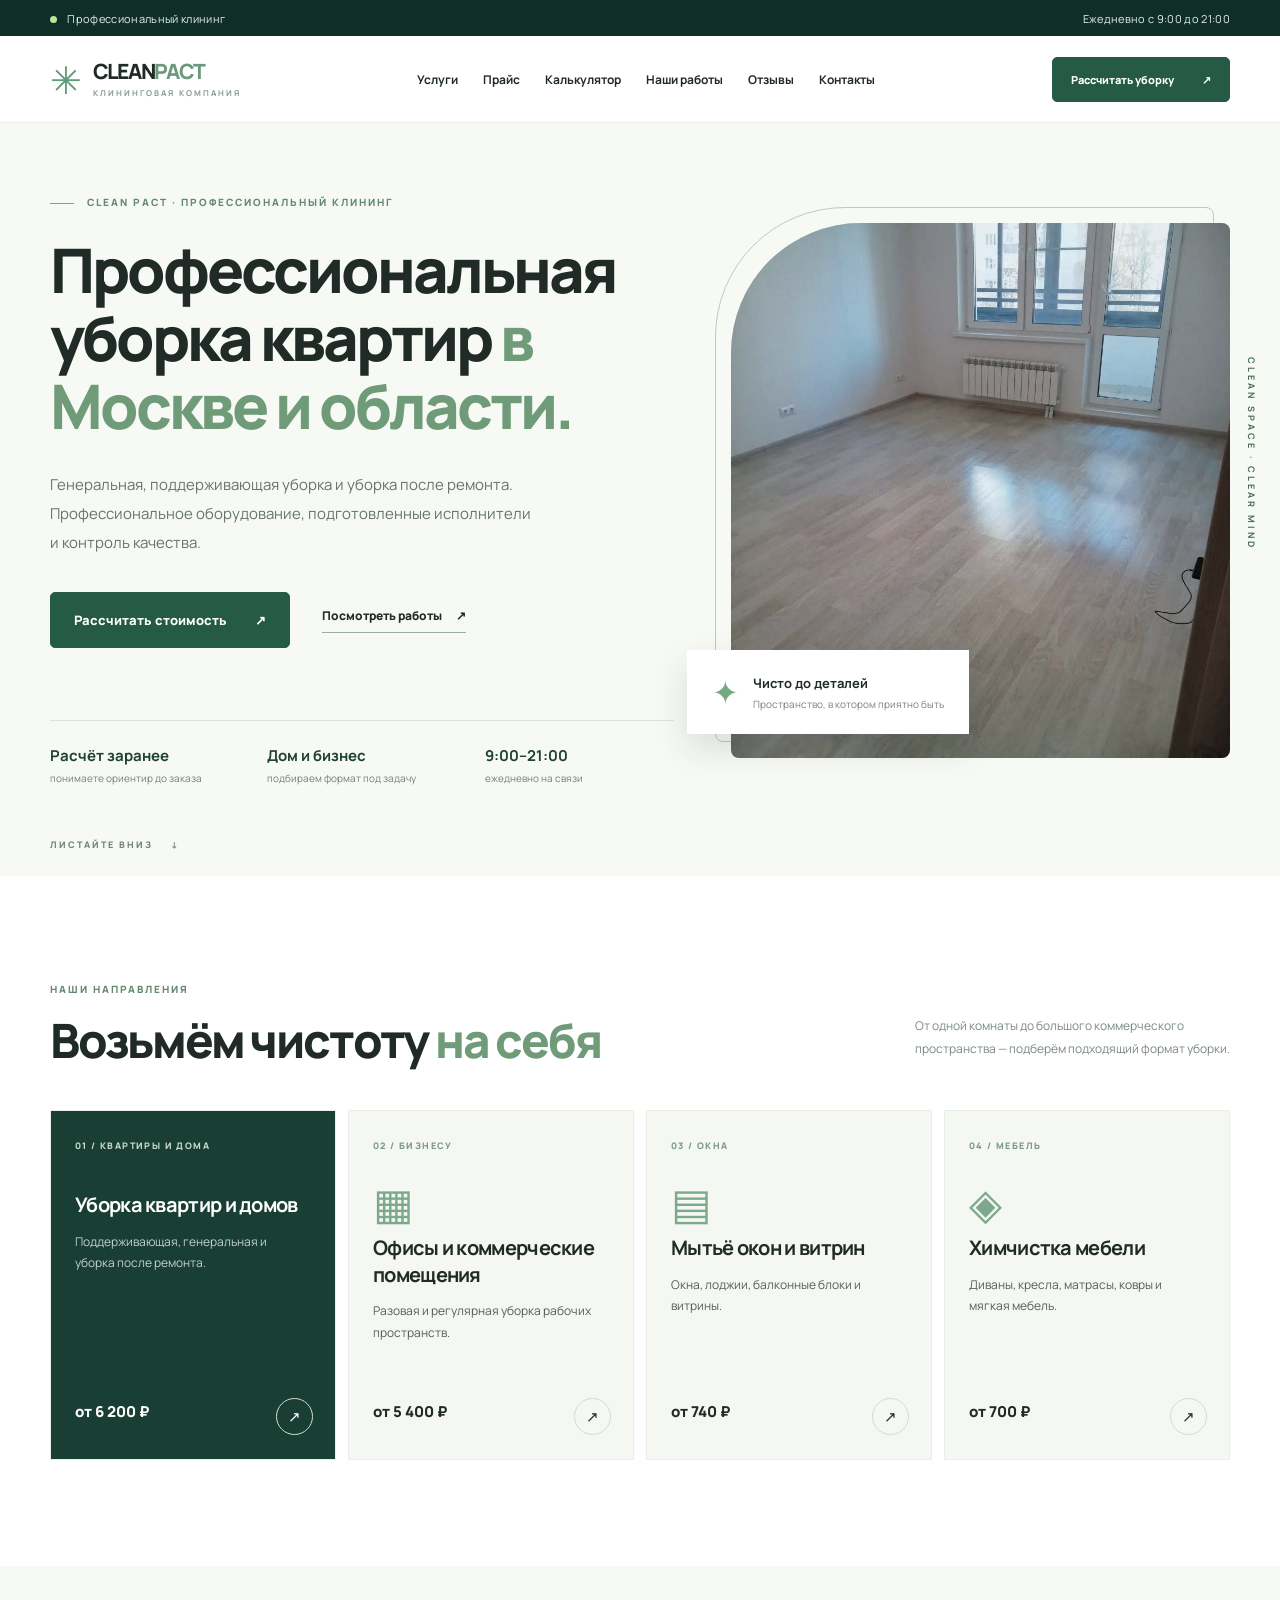
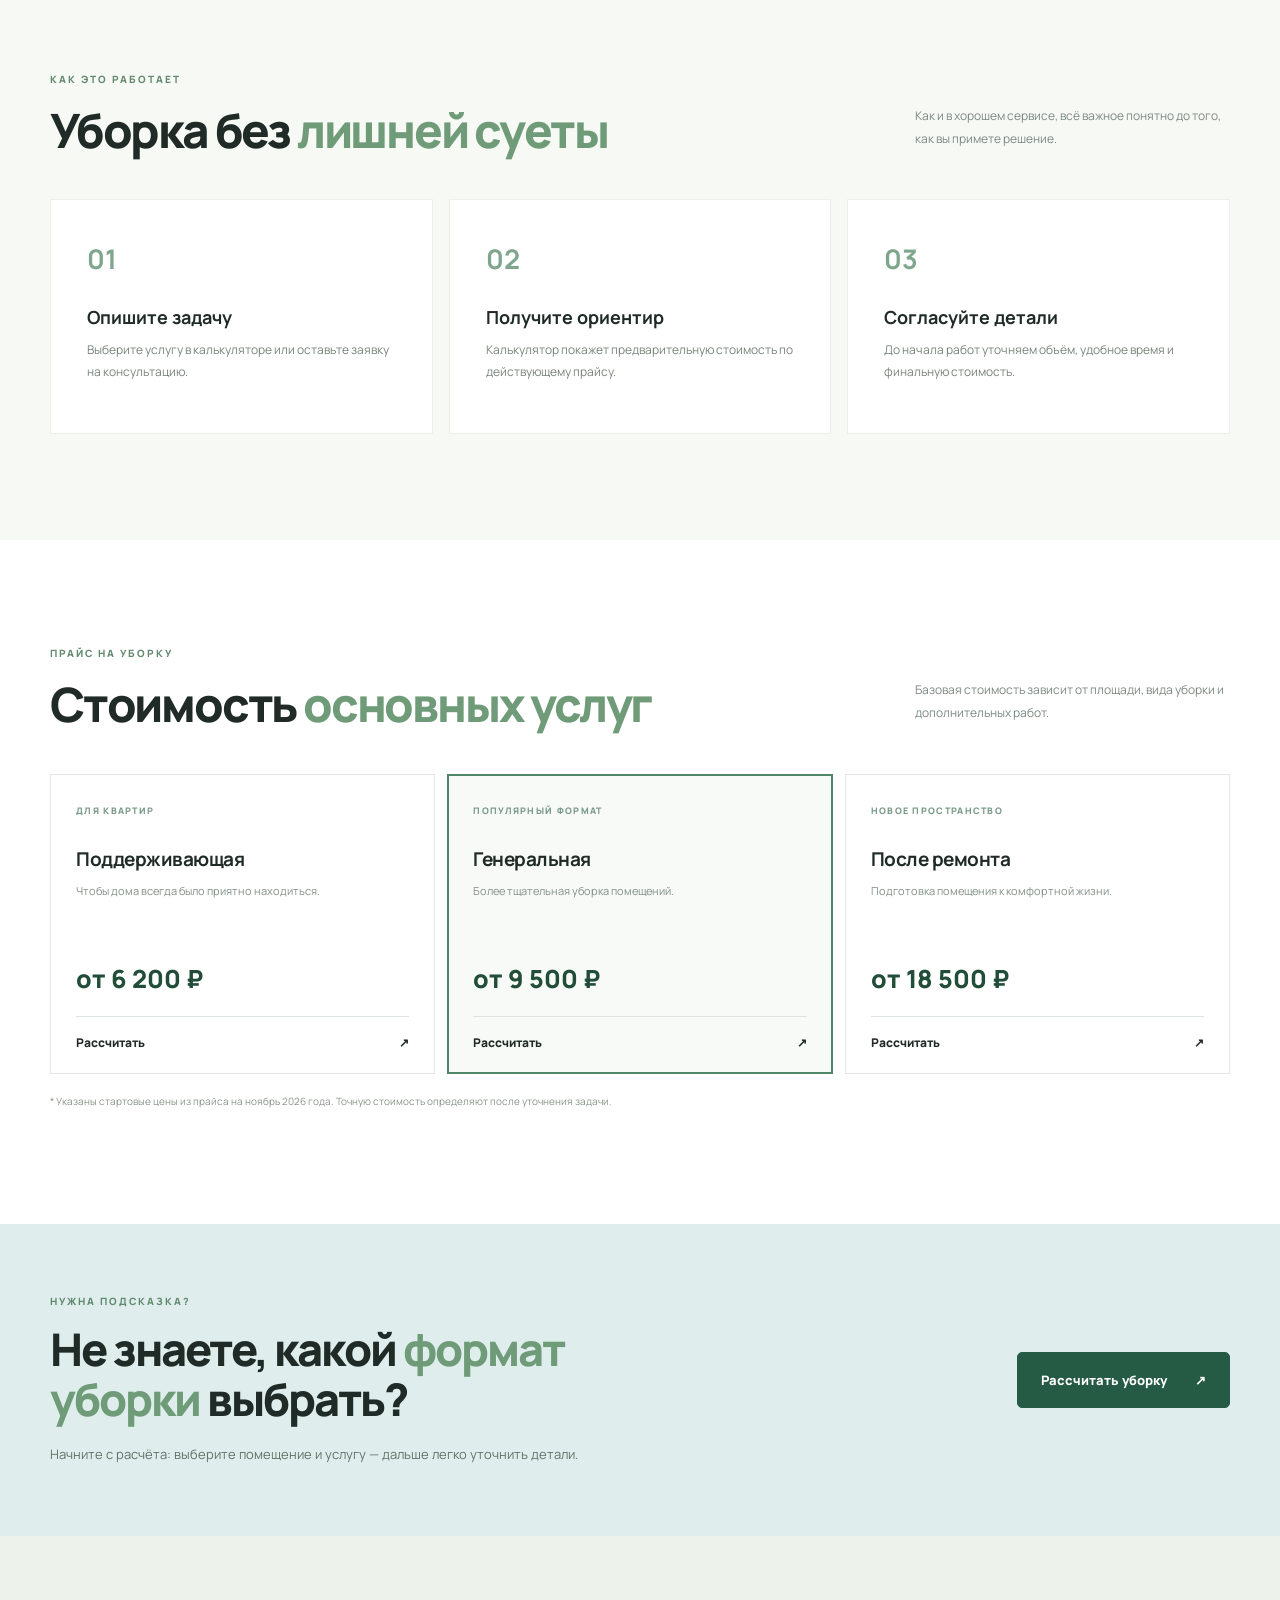
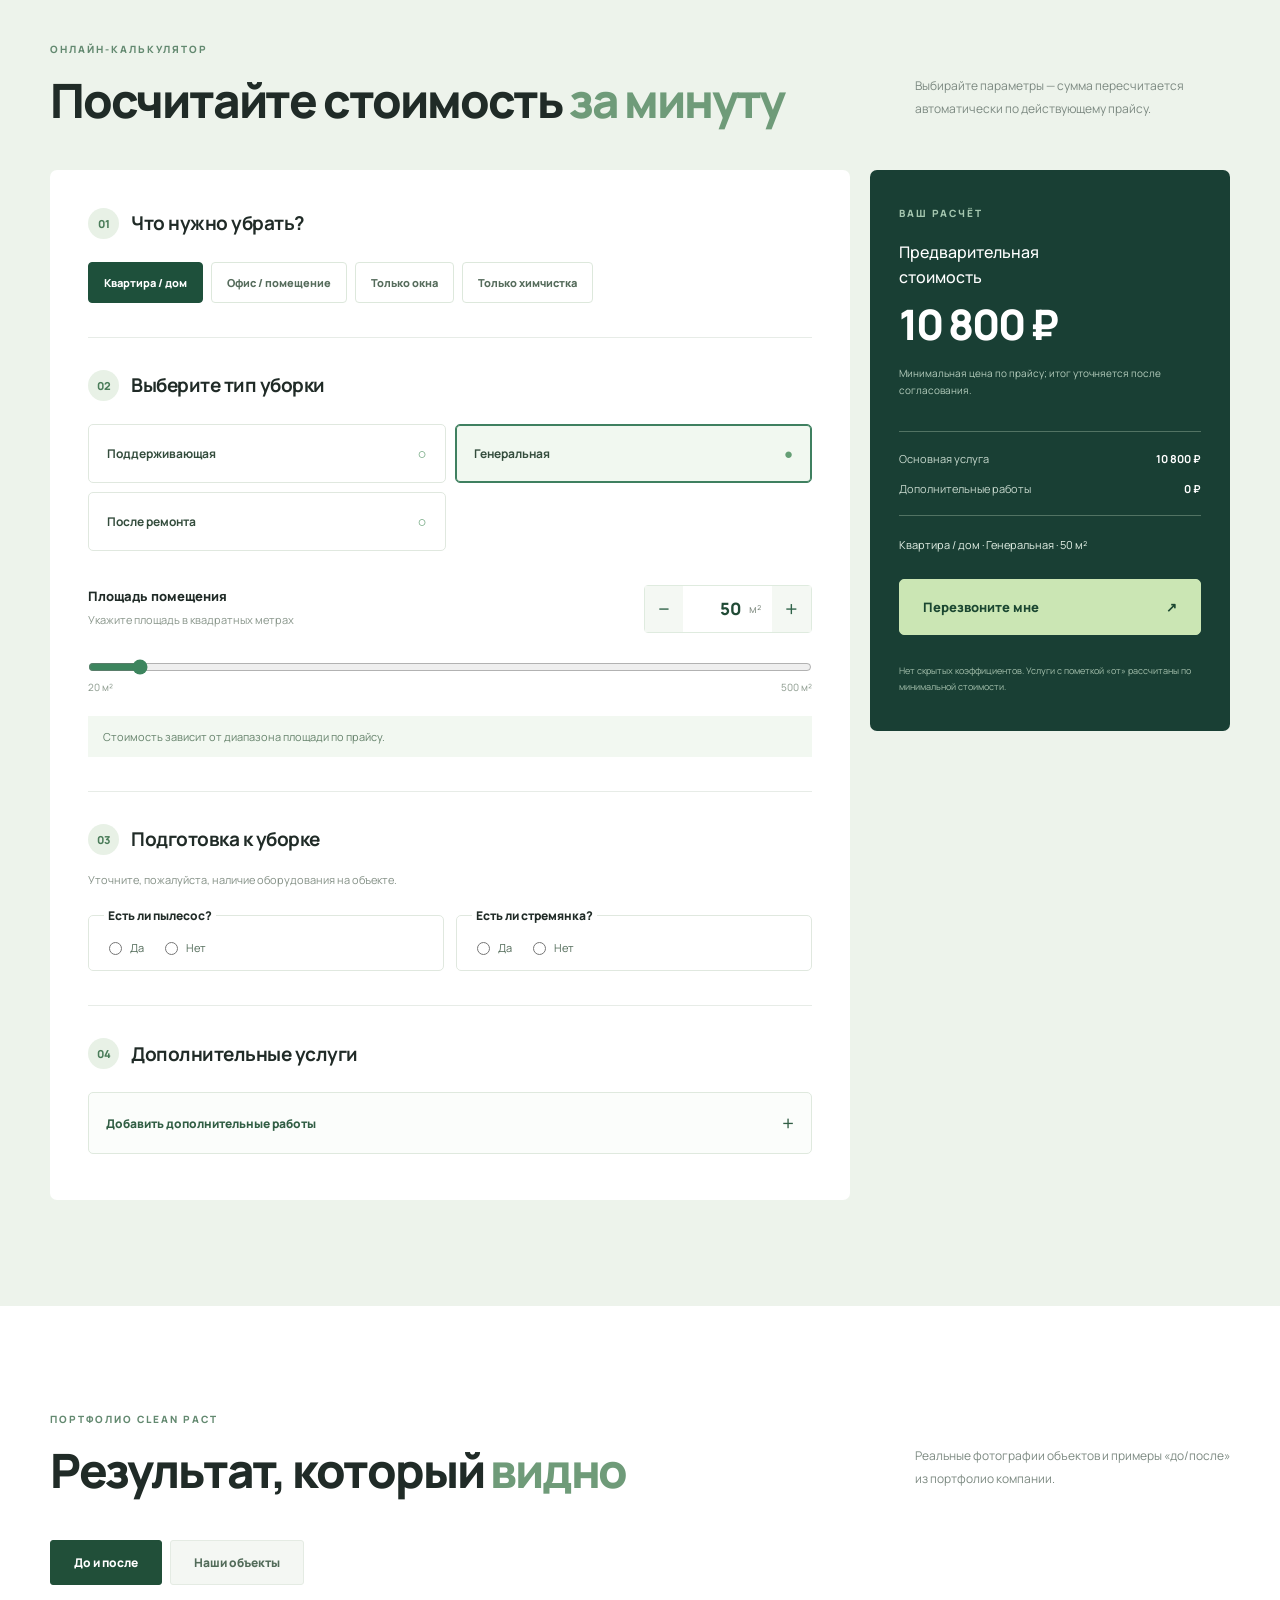
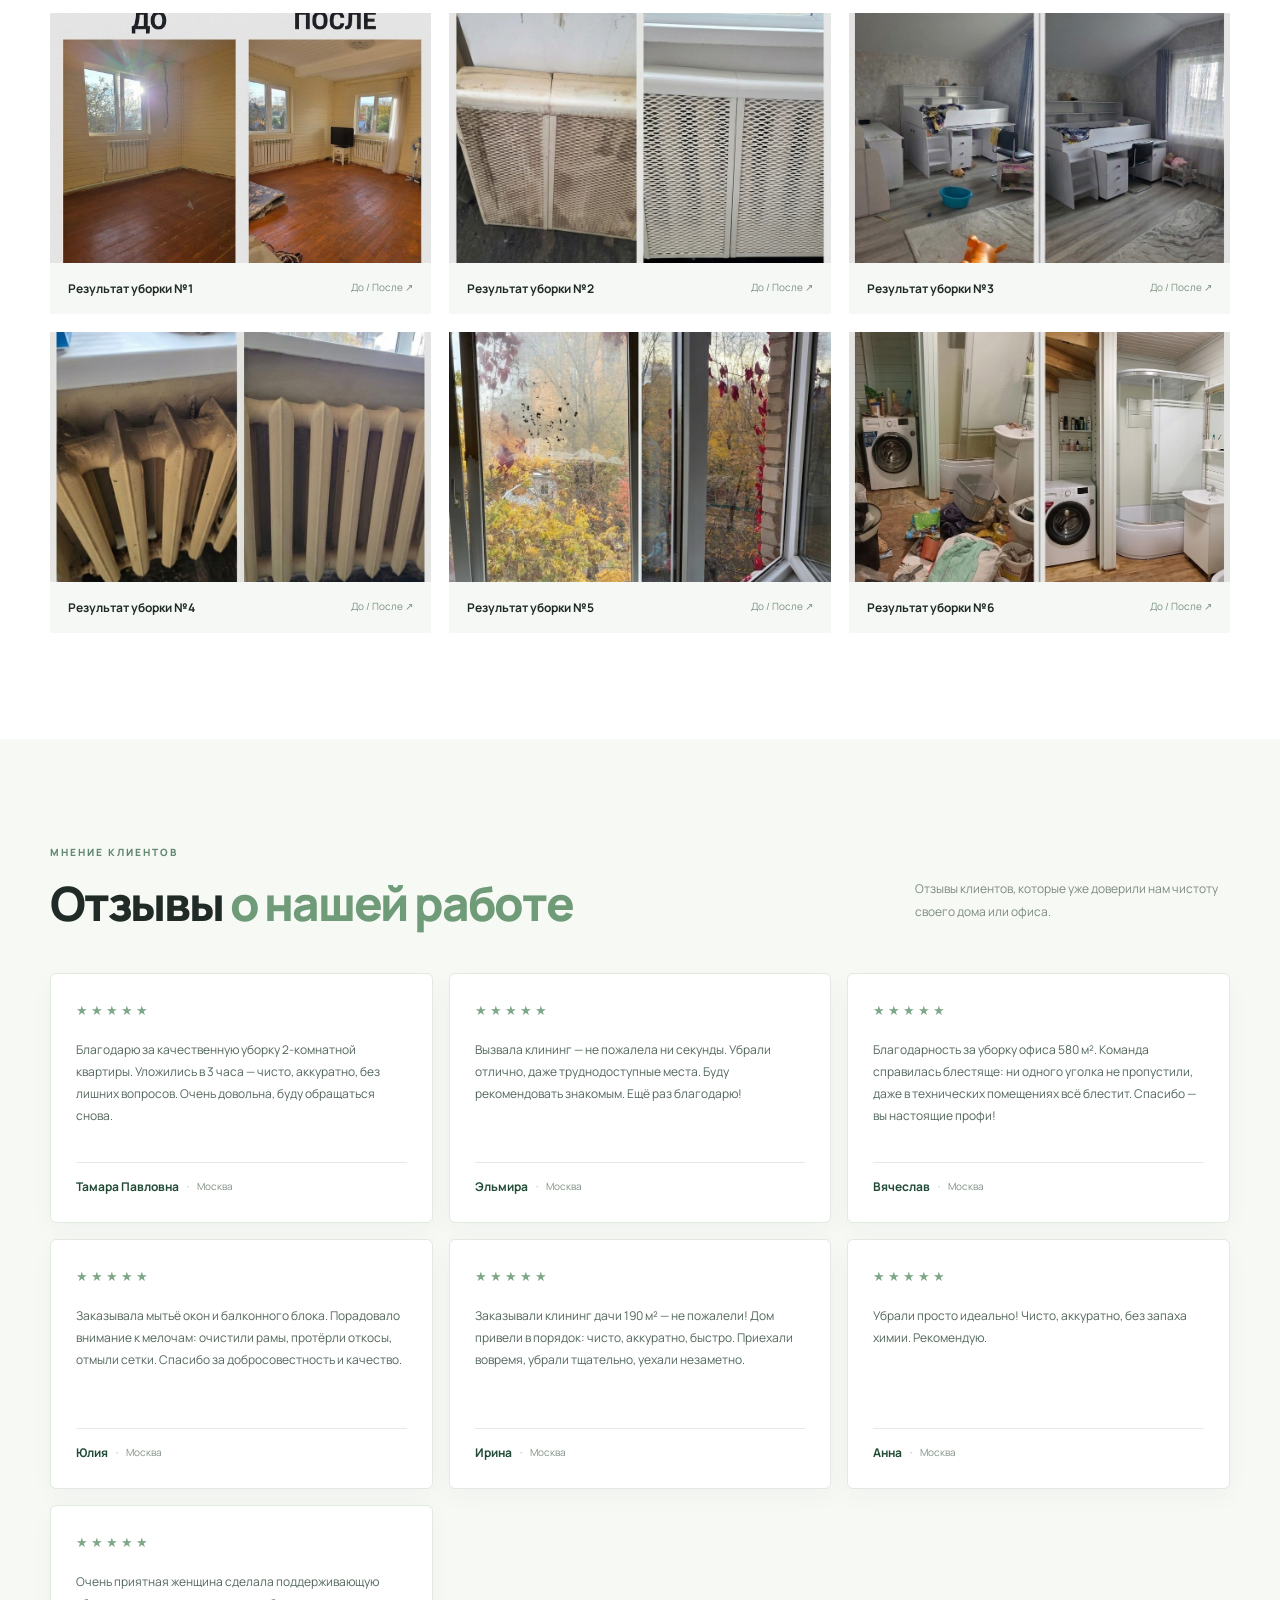
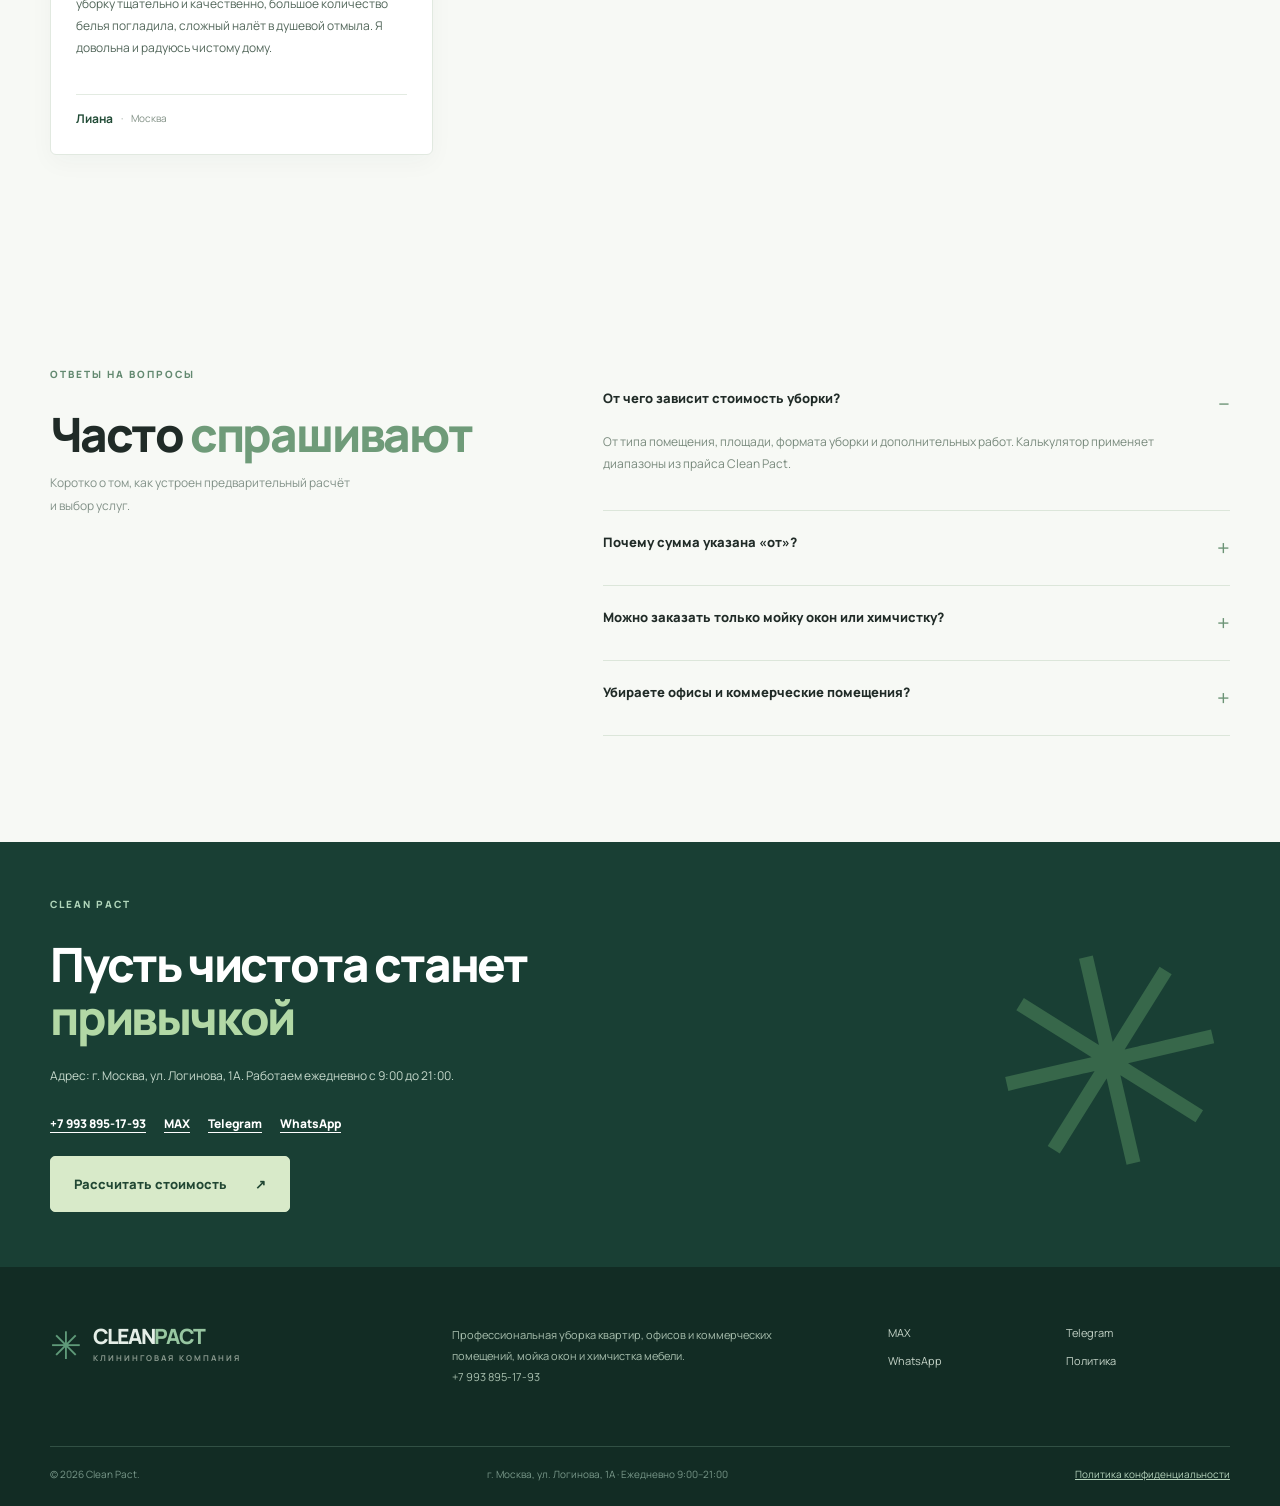
==== index.html @ 02121e19 "Embed Marquiz calculator" ====
<!doctype html>
<html lang="ru">
<head>
  <meta charset="utf-8">
  <meta name="viewport" content="width=device-width, initial-scale=1">
  <title>Clean Pact — профессиональная уборка квартир в Москве и области</title>
  <meta name="description" content="Профессиональная уборка квартир в Москве и области: генеральная, поддерживающая и уборка после ремонта.">
  <link rel="preconnect" href="https://fonts.googleapis.com">
  <link rel="preconnect" href="https://fonts.gstatic.com" crossorigin>
  <link href="https://fonts.googleapis.com/css2?family=Manrope:wght@400;500;600;700;800&display=swap" rel="stylesheet">
  <link rel="stylesheet" href="styles.css">
  <link rel="stylesheet" href="overrides.css?v=20261112-4">
</head>
<body>
  <div class="topbar"><div class="container topbar-in"><span><span class="dot"></span> Профессиональный клининг</span><span>Ежедневно с 9:00 до 21:00</span></div></div>
  <header class="header"><div class="container header-in"><a class="brand" href="#home" aria-label="Clean Pact — на главную"><span class="logo-mark">✳</span><span>CLEAN<span class="brand-accent">PACT</span><small>КЛИНИНГОВАЯ КОМПАНИЯ</small></span></a><nav id="nav"><a href="#services">Услуги</a><a href="#prices">Прайс</a><a href="#calculator">Калькулятор</a><a href="#works">Наши работы</a><a href="#reviews">Отзывы</a><a href="#contact">Контакты</a></nav><a class="btn btn-small head-cta" href="#calculator">Рассчитать уборку <span>↗</span></a><button id="menuBtn" class="menu-btn" aria-expanded="false" aria-controls="nav" aria-label="Открыть меню">☰</button></div></header>
  <main>
    <section class="hero" id="home"><div class="container hero-grid"><div class="hero-copy"><div class="eyebrow"><span class="eyebrow-line"></span> CLEAN PACT · ПРОФЕССИОНАЛЬНЫЙ КЛИНИНГ</div><h1>Профессиональная уборка квартир <em>в Москве и области.</em></h1><p>Генеральная, поддерживающая уборка и уборка после ремонта. Профессиональное оборудование, подготовленные исполнители и контроль качества.</p><div class="hero-actions"><a class="btn" href="#calculator">Рассчитать стоимость <span>↗</span></a><a class="text-link" href="#works">Посмотреть работы <span>↗</span></a></div><div class="hero-facts"><div><strong>Расчёт заранее</strong><span>понимаете ориентир до заказа</span></div><div><strong>Дом и бизнес</strong><span>подбираем формат под задачу</span></div><div><strong>9:00–21:00</strong><span>ежедневно на связи</span></div></div></div><div class="hero-visual"><img src="assets/object-2.jpg" alt="Пример убранного помещения Clean Pact"><div class="hero-caption"><span class="sparkle">✦</span><div><strong>Чисто до деталей</strong><small>Пространство, в котором приятно быть</small></div></div><div class="vertical-caption">CLEAN SPACE · CLEAR MIND</div></div></div><div class="hero-down"><a href="#services">ЛИСТАЙТЕ ВНИЗ <span>↓</span></a></div></section>
    <section class="services section" id="services"><div class="container"><div class="section-head"><div><div class="eyebrow">НАШИ НАПРАВЛЕНИЯ</div><h2>Возьмём чистоту <em>на себя</em></h2></div><p>От одной комнаты до большого коммерческого пространства — подберём подходящий формат уборки.</p></div><div class="services-grid"><article class="service-card service-feature"><div class="service-n">01 / КВАРТИРЫ И ДОМА</div><h3>Уборка квартир и домов</h3><p>Поддерживающая, генеральная и уборка после ремонта.</p><span class="service-price">от 6 200 ₽</span><a href="#calculator" data-prefill="flat" class="round-arrow" aria-label="Рассчитать уборку квартиры">↗</a></article><article class="service-card"><div class="service-n">02 / БИЗНЕСУ</div><div class="service-icon">▦</div><h3>Офисы и коммерческие помещения</h3><p>Разовая и регулярная уборка рабочих пространств.</p><span class="service-price">от 5 400 ₽</span><a href="#calculator" data-prefill="office" class="round-arrow" aria-label="Рассчитать офис">↗</a></article><article class="service-card"><div class="service-n">03 / ОКНА</div><div class="service-icon">▤</div><h3>Мытьё окон и витрин</h3><p>Окна, лоджии, балконные блоки и витрины.</p><span class="service-price">от 740 ₽</span><a href="#calculator" data-prefill="windows" class="round-arrow" aria-label="Рассчитать окна">↗</a></article><article class="service-card"><div class="service-n">04 / МЕБЕЛЬ</div><div class="service-icon">◈</div><h3>Химчистка мебели</h3><p>Диваны, кресла, матрасы, ковры и мягкая мебель.</p><span class="service-price">от 700 ₽</span><a href="#calculator" data-prefill="furniture" class="round-arrow" aria-label="Рассчитать химчистку">↗</a></article></div></div></section>
    <section class="how section" id="about"><div class="container"><div class="section-head"><div><div class="eyebrow">КАК ЭТО РАБОТАЕТ</div><h2>Уборка без <em>лишней суеты</em></h2></div><p>Как и в хорошем сервисе, всё важное понятно до того, как вы примете решение.</p></div><div class="steps"><div class="step"><span>01</span><h3>Опишите задачу</h3><p>Выберите услугу в калькуляторе или оставьте заявку на консультацию.</p></div><div class="step"><span>02</span><h3>Получите ориентир</h3><p>Калькулятор покажет предварительную стоимость по действующему прайсу.</p></div><div class="step"><span>03</span><h3>Согласуйте детали</h3><p>До начала работ уточняем объём, удобное время и финальную стоимость.</p></div></div></div></section>
    <section class="prices section" id="prices"><div class="container"><div class="section-head"><div><div class="eyebrow">ПРАЙС НА УБОРКУ</div><h2>Стоимость <em>основных услуг</em></h2></div><p>Базовая стоимость зависит от площади, вида уборки и дополнительных работ.</p></div><div class="price-cards"><div class="price-card"><span class="price-tag">ДЛЯ КВАРТИР</span><h3>Поддерживающая</h3><p>Чтобы дома всегда было приятно находиться.</p><div class="price-value">от 6 200 ₽</div><a href="#calculator" data-plan="support">Рассчитать <span>↗</span></a></div><div class="price-card highlighted"><span class="price-tag">ПОПУЛЯРНЫЙ ФОРМАТ</span><h3>Генеральная</h3><p>Более тщательная уборка помещений.</p><div class="price-value">от 9 500 ₽</div><a href="#calculator" data-plan="general">Рассчитать <span>↗</span></a></div><div class="price-card"><span class="price-tag">НОВОЕ ПРОСТРАНСТВО</span><h3>После ремонта</h3><p>Подготовка помещения к комфортной жизни.</p><div class="price-value">от 18 500 ₽</div><a href="#calculator" data-plan="repair">Рассчитать <span>↗</span></a></div></div><p class="fine-print">* Указаны стартовые цены из прайса на ноябрь 2026 года. Точную стоимость определяют после уточнения задачи.</p></div></section>
    <section class="calculator-section section" id="calculator"><div class="container"><div class="section-head"><div><div class="eyebrow">ОНЛАЙН-КАЛЬКУЛЯТОР</div><h2>Посчитайте стоимость <em>за минуту</em></h2></div><p>Выбирайте параметры — сумма пересчитается автоматически по действующему прайсу.</p></div><div class="calc-layout"><div class="calc-main"><div class="calc-block"><div class="calc-title"><span class="calc-number">01</span><h3>Что нужно убрать?</h3></div><div class="chip-row" id="objectTabs"><button class="chip active" type="button" data-object="flat">Квартира / дом</button><button class="chip" type="button" data-object="office">Офис / помещение</button><button class="chip" type="button" data-object="windows">Только окна</button><button class="chip" type="button" data-object="furniture">Только химчистка</button></div></div><div class="calc-block" id="baseBlock"><div class="calc-title"><span class="calc-number">02</span><h3>Выберите тип уборки</h3></div><div class="choice-grid" id="typeChoices"></div><div class="area-line"><div><label for="area">Площадь помещения</label><p>Укажите площадь в квадратных метрах</p></div><div class="area-input"><button type="button" id="areaMinus" aria-label="Уменьшить площадь">−</button><input type="number" id="area" min="1" max="500" value="50" inputmode="numeric" aria-label="Площадь помещения"><span>м²</span><button type="button" id="areaPlus" aria-label="Увеличить площадь">+</button></div></div><input type="range" id="areaRange" min="20" max="500" step="5" value="50" aria-label="Площадь, ползунок"><div class="range-label"><span>20 м²</span><span>500 м²</span></div><div class="calc-note" id="areaNote">Стоимость зависит от диапазона площади по прайсу.</div></div><div class="calc-block equipment-block" id="equipmentBlock" hidden><div class="calc-title"><span class="calc-number">03</span><h3>Подготовка к уборке</h3></div><p class="calc-muted">Уточните, пожалуйста, наличие оборудования на объекте.</p><div class="equipment-questions" id="equipmentQuestions"></div></div><div class="calc-block" id="extrasBlock"><div class="calc-title"><span class="calc-number">04</span><h3 id="extrasTitle">Дополнительные услуги</h3></div><p class="calc-muted">Добавьте необходимые работы. Количество можно изменить кнопками + и −.</p><div class="extras-list" id="extrasList"></div></div></div><aside class="calc-summary"><div class="summary-sticky"><div class="summary-overline">ВАШ РАСЧЁТ</div><h3>Предварительная стоимость</h3><div class="summary-price" id="totalPrice">10 800 ₽</div><div class="summary-note">Минимальная цена по прайсу; итог уточняется после согласования.</div><div class="summary-breakdown"><div><span>Основная услуга</span><strong id="basePrice">10 800 ₽</strong></div><div><span>Дополнительные работы</span><strong id="extraPrice">0 ₽</strong></div></div><div class="summary-desc" id="summaryDesc">Квартира · Генеральная уборка · 50 м²</div><button class="btn btn-wide" id="requestBtn" type="button">Перезвоните мне <span>↗</span></button><p class="summary-foot">Нет скрытых коэффициентов. Услуги с пометкой «от» рассчитаны по минимальной стоимости.</p></div></aside></div></div></section>
    <section class="portfolio section" id="works"><div class="container"><div class="section-head"><div><div class="eyebrow">ПОРТФОЛИО CLEAN PACT</div><h2>Результат, который <em>видно</em></h2></div><p>Реальные фотографии объектов и примеры «до/после» из портфолио компании.</p></div><div class="portfolio-tabs"><button type="button" class="portfolio-tab active" data-gallery="compare">До и после</button><button type="button" class="portfolio-tab" data-gallery="objects">Наши объекты</button></div><div class="portfolio-grid" id="gallery"></div></div></section>
    <section class="reviews section" id="reviews"><div class="container"><div class="section-head"><div><div class="eyebrow">МНЕНИЕ КЛИЕНТОВ</div><h2>Отзывы <em>о нашей работе</em></h2></div><p>Отзывы клиентов, которые уже доверили нам чистоту своего дома или офиса.</p></div><div class="reviews-grid"><article class="review-card"><div class="review-mark">“</div><p>Благодарю за качественную уборку 2‑комнатной квартиры. Уложились в 3 часа — чисто, аккуратно, без лишних вопросов. Очень довольна, буду обращаться снова.</p><footer><strong>Тамара Павловна</strong><span>Москва</span></footer></article><article class="review-card"><div class="review-mark">“</div><p>Вызвала клининг — не пожалела ни секунды. Убрали отлично, даже труднодоступные места. Буду рекомендовать знакомым. Ещё раз благодарю!</p><footer><strong>Эльмира</strong><span>Москва</span></footer></article><article class="review-card"><div class="review-mark">“</div><p>Благодарность за уборку офиса 580 м². Команда справилась блестяще: ни одного уголка не пропустили, даже в технических помещениях всё блестит. Спасибо — вы настоящие профи!</p><footer><strong>Вячеслав</strong><span>Москва</span></footer></article><article class="review-card"><div class="review-mark">“</div><p>Заказывала мытьё окон и балконного блока. Порадовало внимание к мелочам: очистили рамы, протёрли откосы, отмыли сетки. Спасибо за добросовестность и качество.</p><footer><strong>Юлия</strong><span>Москва</span></footer></article><article class="review-card"><div class="review-mark">“</div><p>Заказывали клининг дачи 190 м² — не пожалели! Дом привели в порядок: чисто, аккуратно, быстро. Приехали вовремя, убрали тщательно, уехали незаметно.</p><footer><strong>Ирина</strong><span>Москва</span></footer></article><article class="review-card"><div class="review-mark">“</div><p>Убрали просто идеально! Чисто, аккуратно, без запаха химии. Рекомендую.</p><footer><strong>Анна</strong><span>Москва</span></footer></article><article class="review-card"><div class="review-mark">“</div><p>Очень приятная женщина сделала поддерживающую уборку тщательно и качественно, большое количество белья погладила, сложный налёт в душевой отмыла. Я довольна и радуюсь чистому дому.</p><footer><strong>Лиана</strong><span>Москва</span></footer></article></div></div></section>
    <section class="faq section"><div class="container faq-grid"><div><div class="eyebrow">ОТВЕТЫ НА ВОПРОСЫ</div><h2>Часто <em>спрашивают</em></h2><p>Коротко о том, как устроен предварительный расчёт и выбор услуг.</p></div><div class="faq-items"><details open><summary>От чего зависит стоимость уборки?</summary><p>От типа помещения, площади, формата уборки и дополнительных работ. Калькулятор применяет диапазоны из прайса Clean Pact.</p></details><details><summary>Почему сумма указана «от»?</summary><p>Прайс содержит минимальные цены. Итоговая стоимость может зависеть от состояния помещения, сложности загрязнений и деталей заказа.</p></details><details><summary>Можно заказать только мойку окон или химчистку?</summary><p>Да. В калькуляторе выберите «Только окна» или «Только химчистка» и добавьте нужные позиции.</p></details><details><summary>Убираете офисы и коммерческие помещения?</summary><p>Да. Для офисов предусмотрены отдельные тарифы на поддерживающую, генеральную и послеремонтную уборку.</p></details></div></div></section>
    <section class="cta-section" id="contact"><div class="container cta-inner"><div><div class="eyebrow">CLEAN PACT</div><h2>Пусть чистота станет <em>привычкой</em></h2><p>Адрес: г. Москва, ул. Логинова, 1А. Работаем ежедневно с 9:00 до 21:00.</p><div class="contact-links"><a href="tel:+79938951793">+7 993 895‑17‑93</a><a href="https://max.ru/u/f9LHodD0cOK95-dnTO-idPabITjrvinActX2Li6Cj2Mg7VSaNLg9iNbl1mk" target="_blank" rel="noopener">MAX</a><a href="https://t.me/+79938951793" target="_blank" rel="noopener">Telegram</a><a href="https://wa.me/79938951793" target="_blank" rel="noopener">WhatsApp</a></div><a href="#calculator" class="btn btn-light">Рассчитать стоимость <span>↗</span></a></div><div class="cta-art">✳</div></div></section>
  </main>
  <footer class="footer"><div class="container footer-in"><a class="brand" href="#home"><span class="logo-mark">✳</span><span>CLEAN<span class="brand-accent">PACT</span><small>КЛИНИНГОВАЯ КОМПАНИЯ</small></span></a><p>Профессиональная уборка квартир, офисов и коммерческих помещений, мойка окон и химчистка мебели.<br><a href="tel:+79938951793">+7 993 895‑17‑93</a></p><div><a href="https://max.ru/u/f9LHodD0cOK95-dnTO-idPabITjrvinActX2Li6Cj2Mg7VSaNLg9iNbl1mk" target="_blank" rel="noopener">MAX</a><a href="https://t.me/+79938951793" target="_blank" rel="noopener">Telegram</a><a href="https://wa.me/79938951793" target="_blank" rel="noopener">WhatsApp</a><a href="privacy.html">Политика</a></div></div><div class="container footer-bottom"><span>© 2026 Clean Pact.</span><span>г. Москва, ул. Логинова, 1А · Ежедневно 9:00–21:00</span><a href="privacy.html">Политика конфиденциальности</a></div></footer>
  <div class="modal" id="leadModal" aria-hidden="true"><div class="modal-underlay" data-close="true"></div><form class="modal-dialog" id="leadForm" aria-labelledby="modalTitle"><button type="button" class="modal-close" id="closeModal" aria-label="Закрыть">×</button><div class="eyebrow">ОБРАТНЫЙ ЗВОНОК</div><h2 id="modalTitle">Мы вам перезвоним</h2><p>Оставьте контакты — менеджер уточнит детали и согласует удобное время для связи.</p><label for="leadName">Как к вам обращаться</label><input id="leadName" name="name" type="text" placeholder="Ваше имя" maxlength="80" required><label for="leadPhone">Телефон для связи</label><input id="leadPhone" name="phone" type="tel" placeholder="+7 (999) 999-99-99" maxlength="30" required><label class="consent"><input id="leadConsent" type="checkbox" required><span>Согласен(на) на обработку персональных данных в соответствии с <a href="privacy.html" target="_blank">политикой конфиденциальности</a>.</span></label><button class="btn btn-wide" type="submit">Перезвоните мне <span>↗</span></button><div id="leadStatus" class="lead-status" role="status"></div></form></div>
  <script src="script.js"></script>
</body>
</html>
---- styles.css ----
:root{--green:#193f34;--deep:#102e28;--mint:#cfe8b5;--cream:#f7f8f4;--white:#fff;--text:#202b27;--muted:#697671;--line:#e4e9e3}*{box-sizing:border-box}html{scroll-behavior:smooth;scroll-padding-top:90px}body{margin:0;color:var(--text);font-family:Manrope,Arial,sans-serif;background:white;font-size:15px;-webkit-font-smoothing:antialiased}button,input,textarea{font:inherit}button{cursor:pointer}a{color:inherit;text-decoration:none}img{max-width:100%;display:block}.container{width:min(1180px,calc(100% - 48px));margin:auto}.topbar{background:var(--deep);color:#e5f0e8;font-size:11px;letter-spacing:.03em}.topbar-in{min-height:36px;display:flex;align-items:center;justify-content:space-between}.dot{display:inline-block;width:7px;height:7px;border-radius:50%;background:#bfe59b;margin-right:8px}.header{position:sticky;top:0;z-index:20;background:#ffffffed;backdrop-filter:blur(16px);border-bottom:1px solid #edf0eb}.header-in{height:86px;display:flex;align-items:center;gap:38px}.brand{display:inline-flex;align-items:center;gap:12px;flex:none;font-size:21px;line-height:1;font-weight:800;letter-spacing:-1.3px}.brand-accent{color:#6c997e}.brand small{display:block;font-size:8px;letter-spacing:2px;font-weight:700;margin-top:7px;color:#88988d}.logo-mark{font-size:38px;color:#5f9a79;font-weight:400}.header nav{display:flex;align-items:center;gap:25px;flex:1;justify-content:center}.header nav a{font-size:12px;font-weight:700;white-space:nowrap}.header nav a:hover,.text-link:hover{color:#568b69}.btn{display:inline-flex;align-items:center;justify-content:space-between;gap:28px;background:#255a44;color:#fff;border:1px solid #255a44;border-radius:5px;padding:18px 23px;font-size:13px;font-weight:800;transition:.2s}.btn:hover{background:#143e31;transform:translateY(-2px)}.btn-small{padding:14px 18px;white-space:nowrap;font-size:11px}.menu-btn{display:none;border:0;background:none;font-size:26px}.hero{background:#f7f9f5;position:relative;overflow:hidden}.hero-grid{display:grid;grid-template-columns:1.1fr .9fr;gap:45px;align-items:center;min-height:660px;padding-top:72px;padding-bottom:90px}.eyebrow{font-size:10px;letter-spacing:2px;font-weight:800;color:#638970;text-transform:uppercase;margin-bottom:27px}.eyebrow-line{display:inline-block;width:24px;height:1px;background:#7ba58b;vertical-align:middle;margin-right:9px}.hero h1,h2{font-size:clamp(40px,4.8vw,68px);line-height:1.11;letter-spacing:-3px;margin:0;font-weight:800}.hero h1 em,h2 em{color:#6f9b79;font-style:normal}.hero-copy>p{max-width:485px;font-size:15px;line-height:1.95;color:#66746d;margin:29px 0 35px}.hero-actions{display:flex;align-items:center;gap:32px}.text-link{font-size:12px;font-weight:800;border-bottom:1px solid #9caea0;padding-bottom:8px}.text-link span{padding-left:12px}.hero-facts{display:flex;gap:28px;border-top:1px solid #dce5db;margin-top:72px;padding-top:24px}.hero-facts>div{flex:1}.hero-facts strong{display:block;color:#1e4333;font-size:15px}.hero-facts span{display:block;font-size:10px;color:#748077;line-height:1.5;margin-top:5px}.hero-visual{height:535px;position:relative;border-radius:130px 8px 8px 8px;background:#c7d3c7;margin-left:12px}.hero-visual:before{content:'';position:absolute;inset:-16px 16px 16px -16px;border:1px solid #b7ceba;border-radius:130px 8px 8px 8px;z-index:0}.hero-visual img{width:100%;height:100%;object-fit:cover;object-position:center 65%;border-radius:130px 8px 8px 8px;filter:saturate(.78)}.hero-caption{position:absolute;bottom:24px;left:-44px;display:flex;align-items:center;gap:14px;background:#fff;padding:20px 25px;box-shadow:0 14px 35px #0a261b20;max-width:310px}.hero-caption strong{display:block;font-size:13px}.hero-caption small{font-size:10px;display:block;color:#76847b;margin-top:5px}.sparkle{font-size:32px;color:#73aa83}.vertical-caption{position:absolute;right:-28px;top:25%;writing-mode:vertical-rl;font-size:9px;letter-spacing:3px;color:#476c54;font-weight:700}.hero-down{position:absolute;bottom:25px;left:max(24px,calc((100% - 1180px)/2));font-size:9px;letter-spacing:2px;color:#71847a;font-weight:800}.hero-down span{margin-left:14px}.section{padding:106px 0}.section-head{display:flex;align-items:end;justify-content:space-between;gap:60px;margin-bottom:43px}.section-head .eyebrow{margin-bottom:18px}.section-head h2,.faq h2,.cta-section h2{font-size:clamp(34px,3.7vw,48px);letter-spacing:-2.2px}.section-head>p{max-width:315px;line-height:1.9;color:#7c8981;font-size:12px;margin:0 0 6px}.services{background:#fff}.services-grid{display:grid;grid-template-columns:repeat(4,1fr);gap:12px}.service-card{min-height:350px;background:#f4f7f2;padding:28px 24px;position:relative;border:1px solid #eaf0e7}.service-feature{background:var(--green);color:white}.service-n{letter-spacing:1.4px;font-size:9px;font-weight:800;color:#7b9787}.service-feature .service-n{color:#c8dac9}.service-card h3{font-size:20px;line-height:1.34;letter-spacing:-.7px;margin:40px 0 12px}.service-card p{font-size:12px;line-height:1.8;opacity:.75;max-width:225px}.service-price{font-size:15px;font-weight:800;position:absolute;bottom:37px;left:24px}.service-icon{font-size:43px;color:#7ca88c;margin-top:21px;height:22px}.round-arrow{position:absolute;bottom:24px;right:22px;border:1px solid #d1ddcf;width:37px;height:37px;border-radius:50%;display:grid;place-items:center}.round-arrow:hover{background:#a8cfb1;color:var(--green)}.how{background:#f7f9f5}.steps{display:grid;grid-template-columns:repeat(3,1fr);gap:16px}.step{background:white;border:1px solid #edf0e9;padding:40px 36px 46px;min-height:235px}.step>span{color:#7fa68c;font-size:27px;font-weight:700}.step h3{font-size:18px;margin:28px 0 10px}.step p{font-size:12px;line-height:1.8;color:#78847a;margin:0}.prices{background:white}.price-cards{display:grid;grid-template-columns:repeat(4,1fr);gap:12px}.price-card{border:1px solid var(--line);padding:29px 25px 22px;display:flex;flex-direction:column;min-height:300px}.price-card.highlighted{border:2px solid #4e8666;background:#f7faf6;padding:28px 24px 21px}.price-tag{font-size:9px;color:#799988;letter-spacing:1.3px;font-weight:800}.price-card h3{font-size:19px;letter-spacing:-.5px;margin:29px 0 10px}.price-card p{line-height:1.7;font-size:11px;color:#829087;margin:0;flex:1}.price-value{font-size:25px;font-weight:800;color:#214d39;margin:26px 0 20px}.price-card>a{border-top:1px solid #dde5de;padding-top:17px;font-size:12px;font-weight:800;display:flex;justify-content:space-between}.fine-print{color:#8b948b;font-size:10px;margin-top:20px}.calculator-section{background:#edf3eb}.calc-layout{display:grid;grid-template-columns:minmax(0,1fr) 360px;align-items:start;gap:20px}.calc-main{background:white;padding:38px 38px 12px;border-radius:7px}.calc-block{padding-bottom:34px;margin-bottom:32px;border-bottom:1px solid #e7ece7}.calc-block:last-child{border:0;margin-bottom:0}.calc-title{display:flex;align-items:center;gap:12px;margin-bottom:23px}.calc-number{font-size:11px;border-radius:50%;background:#e8f1e6;color:#4a7c59;width:31px;height:31px;display:grid;place-items:center;font-weight:800}.calc-title h3{font-size:19px;margin:0;letter-spacing:-.5px}.chip-row{display:flex;flex-wrap:wrap;gap:8px}.chip{border:1px solid #dde8dc;background:#fff;border-radius:4px;padding:12px 15px;font-size:11px;font-weight:800;color:#566c5c}.chip.active{background:#1e503b;color:#fff;border-color:#1e503b}.choice-grid{display:grid;grid-template-columns:repeat(2,1fr);gap:9px}.choice{padding:18px 18px;border:1px solid #e0e8df;border-radius:5px;background:white;text-align:left;color:#334c3c;display:flex;justify-content:space-between;gap:8px;align-items:center;font-size:12px;font-weight:700}.choice.active{background:#f1f8f0;border-color:#3f8060;box-shadow:inset 0 0 0 1px #3f8060}.choice b{font-size:15px;color:#659f75}.area-line{display:flex;justify-content:space-between;gap:10px;align-items:center;margin-top:34px}.area-line label{font-weight:800;font-size:13px}.area-line p{font-size:11px;color:#88958a;margin:6px 0}.area-input{display:flex;border:1px solid #dfebdf;border-radius:4px;align-items:center;gap:6px;white-space:nowrap}.area-input button{padding:8px 13px;border:0;background:#f4f8f3;font-size:22px;color:#2f6349}.area-input input{width:54px;text-align:right;border:0;outline:0;font-size:17px;font-weight:800;appearance:textfield;color:#214b36}.area-input input::-webkit-inner-spin-button{appearance:none}.area-input span{font-size:11px;color:#7e897f;padding-right:5px}input[type=range]{width:100%;accent-color:#3d855e;cursor:pointer;margin:26px 0 3px}.range-label{display:flex;justify-content:space-between;font-size:10px;color:#89988b}.calc-note{font-size:11px;color:#66836c;background:#f2f8f1;padding:13px 15px;margin-top:22px}.calc-muted{font-size:11px;color:#849086;margin:-7px 0 18px;line-height:1.7}.extras-list{display:grid;gap:0}.extra-row{display:flex;align-items:center;gap:15px;border-bottom:1px solid #eff2ec;padding:13px 0}.extra-row:last-child{border:0}.extra-info{flex:1}.extra-info strong{font-size:12px;font-weight:700;display:block}.extra-info small{font-size:10px;color:#869289;display:block;margin-top:4px}.qty{display:flex;gap:9px;align-items:center}.qty button{border:1px solid #dbe8d9;background:#fff;color:#305e43;border-radius:4px;width:29px;height:29px;font-size:18px}.qty button:hover{background:#edf7ed}.qty span{min-width:18px;text-align:center;font-size:13px;font-weight:800}.calc-summary{position:relative}.summary-sticky{position:sticky;top:108px;background:#193f34;color:white;border-radius:7px;padding:36px 29px}.summary-overline{font-size:10px;letter-spacing:2px;color:#a4c6af;font-weight:800}.summary-sticky h3{font-size:16px;line-height:1.6;max-width:220px;font-weight:500;margin:20px 0 8px}.summary-price{font-size:42px;font-weight:800;letter-spacing:-2px;line-height:1.2;overflow-wrap:anywhere}.summary-note{font-size:10px;color:#b4ccbc;line-height:1.7;margin:16px 0 32px}.summary-breakdown{border-top:1px solid #527363;border-bottom:1px solid #527363;padding:19px 0;display:grid;gap:15px}.summary-breakdown div{display:flex;justify-content:space-between;gap:10px;font-size:11px;color:#c8d9ce}.summary-breakdown strong{color:white;white-space:nowrap}.summary-desc{font-size:11px;margin:20px 0 24px;line-height:1.7;color:#e3f0e6}.btn-wide{width:100%;margin:0 0 9px}.summary-sticky .btn{background:#cbe6b4;color:#1b4731;border-color:#cbe6b4}.summary-sticky .btn:hover{background:white}.btn-outline{display:flex;justify-content:space-between;align-items:center;border:1px solid #739180;background:transparent;color:white;border-radius:5px;padding:15px 20px;font-weight:800;font-size:12px}.btn-outline:hover{background:#315844}.summary-foot{font-size:9px;color:#a5c0ad;line-height:1.8;margin:19px 0 0}.portfolio{background:#fff}.portfolio-tabs{display:flex;gap:8px;margin-bottom:28px}.portfolio-tab{background:#f4f7f3;border:1px solid #e4ebe3;padding:13px 23px;border-radius:3px;font-size:12px;font-weight:800;color:#526b59}.portfolio-tab.active{background:#214f39;color:#fff;border-color:#214f39}.portfolio-grid{display:grid;grid-template-columns:repeat(3,1fr);gap:18px}.portfolio-item{background:#f6f8f5;overflow:hidden}.portfolio-item img{width:100%;height:250px;object-fit:cover;cursor:zoom-in;transition:.2s}.portfolio-item img:hover{transform:scale(1.035)}.portfolio-item>div{display:flex;justify-content:space-between;padding:17px 18px;gap:10px}.portfolio-item strong{font-size:12px}.portfolio-item span{font-size:10px;color:#7b9280}.portfolio-grid.objects{grid-template-columns:repeat(4,1fr)}.portfolio-grid.objects img{height:315px}.faq{background:#f7f9f5}.faq-grid{display:grid;grid-template-columns:.85fr 1.15fr;gap:90px}.faq-grid>div>p{font-size:12px;color:#829188;line-height:1.9;max-width:300px}.faq-items details{border-bottom:1px solid #dce6da;padding:22px 0}.faq-items summary{font-weight:800;cursor:pointer;list-style:none;font-size:13px;display:flex;justify-content:space-between;gap:15px}.faq-items summary::after{content:'+';font-size:22px;font-weight:400;color:#6c9476}.faq-items details[open] summary::after{content:'−'}.faq-items details p{font-size:12px;color:#78897c;line-height:1.9;padding-right:28px}.cta-section{background:#193f34;color:white;overflow:hidden}.cta-inner{min-height:350px;display:flex;align-items:center;justify-content:space-between;position:relative;padding-top:55px;padding-bottom:55px}.cta-section .eyebrow{color:#b0d5ba}.cta-section h2{max-width:620px}.cta-section h2 em{color:#b2d8a5}.cta-section p{max-width:480px;font-size:12px;color:#c6d9cc;line-height:1.9;margin:22px 0 27px}.btn-light{background:#d8eac9;color:#214733;border-color:#d8eac9}.cta-art{font-size:290px;color:#37674a;line-height:1;transform:rotate(-13deg)}.footer{background:#122c24;color:#e4eee7}.footer-in{display:grid;grid-template-columns:1fr 1.1fr 1fr;gap:60px;padding-top:58px;padding-bottom:58px;align-items:start}.footer .brand-accent{color:#97c6a1}.footer-in p{font-size:11px;line-height:1.9;color:#a9c0af;margin:0}.footer-in>div{display:grid;grid-template-columns:1fr 1fr;gap:13px;font-size:11px;color:#c4d3c7}.footer-bottom{border-top:1px solid #315044;display:flex;justify-content:space-between;gap:20px;padding-top:20px;padding-bottom:25px;font-size:10px;color:#79988a}.modal{position:fixed;inset:0;z-index:100;display:none;align-items:center;justify-content:center;padding:20px}.modal.open{display:flex}.modal-underlay{position:absolute;inset:0;background:#0b201ac9}.modal-dialog{position:relative;background:white;padding:36px;width:min(520px,100%);border-radius:8px;max-height:94vh;overflow-y:auto;box-shadow:0 30px 90px #09291e66}.modal-dialog h2{font-size:29px;letter-spacing:-1px}.modal-dialog>p{font-size:12px;color:#738377;line-height:1.7}.modal-dialog label{display:block;font-size:11px;font-weight:800;margin:16px 0 6px}.modal-dialog input,.modal-dialog textarea{width:100%;border:1px solid #dae5da;border-radius:4px;padding:12px;font-size:12px;color:#294735;background:#f9fbf8}.modal-dialog textarea{resize:vertical}.modal-dialog .btn{margin-top:16px}.modal-close{position:absolute;right:16px;top:11px;border:0;background:none;font-size:29px;color:#345b43}.lead-status{font-size:11px;color:#467d57;margin-top:7px}.lightbox{position:fixed;inset:0;background:#0a1a15e8;z-index:120;display:flex;justify-content:center;align-items:center;padding:55px 20px;cursor:zoom-out}.lightbox img{max-height:100%;max-width:100%;object-fit:contain;border:6px solid white}.lightbox button{position:absolute;top:20px;right:26px;background:none;border:0;color:white;font-size:32px}@media(max-width:1100px){.header nav{gap:13px}.header nav a{font-size:10px}.header-in{gap:20px}.hero-grid{gap:30px}.services-grid,.price-cards{grid-template-columns:repeat(2,1fr)}.service-card{min-height:300px}.calc-layout{grid-template-columns:minmax(0,1fr) 320px}.portfolio-grid.objects{grid-template-columns:repeat(2,1fr)}}@media(max-width:780px){.container{width:min(100% - 32px,620px)}.topbar-in span:last-child{display:none}.header-in{height:70px}.header nav{display:none;position:absolute;top:70px;left:0;right:0;background:white;padding:22px;box-shadow:0 10px 20px #132e261c;flex-direction:column;align-items:start;gap:19px}.header nav.open{display:flex}.header nav a{font-size:14px}.head-cta{margin-left:auto}.menu-btn{display:block}.hero-grid{grid-template-columns:1fr;min-height:0;padding-top:62px;padding-bottom:84px;gap:50px}.hero h1{font-size:clamp(43px,8vw,65px)}.hero-visual{height:410px;margin:0 10px 0 18px}.hero-caption{left:-23px}.hero-facts{margin-top:40px}.hero-down{left:18px}.section{padding:70px 0}.section-head{display:block}.section-head>p{margin-top:18px}.steps{grid-template-columns:1fr}.step{min-height:0}.calc-layout{grid-template-columns:1fr}.calc-main{padding:25px}.summary-sticky{position:static}.portfolio-grid{grid-template-columns:repeat(2,1fr)}.faq-grid{grid-template-columns:1fr;gap:20px}.cta-art{display:none}.footer-in{grid-template-columns:1fr 1fr;gap:30px}.footer-in .brand{grid-column:span 2}}@media(max-width:480px){.header .head-cta{display:none}.header .menu-btn{margin-left:auto}.hero h1{letter-spacing:-2px}.hero-actions{align-items:flex-start;flex-direction:column;gap:24px}.hero-facts{gap:13px}.hero-facts strong{font-size:12px}.hero-visual{height:310px}.hero-caption{padding:13px;bottom:17px}.hero-caption small{font-size:9px}.vertical-caption{display:none}.services-grid,.price-cards,.portfolio-grid,.portfolio-grid.objects{grid-template-columns:1fr}.portfolio-item img,.portfolio-grid.objects img{height:260px}.service-card{min-height:270px}.choice-grid{grid-template-columns:1fr}.area-line{align-items:flex-start;flex-direction:column}.calc-main{padding:22px 18px}.calc-title h3{font-size:17px}.extra-row{gap:6px}.extra-info strong{font-size:11px}.qty{gap:3px}.footer-in{grid-template-columns:1fr}.footer-in .brand{grid-column:span 1}.footer-bottom{flex-direction:column}.cta-inner{min-height:300px}.modal-dialog{padding:25px 18px}}
---- overrides.css ----
.price-cards{grid-template-columns:repeat(3,1fr)}
.equipment-questions{display:grid;grid-template-columns:repeat(2,minmax(0,1fr));gap:12px}
.equipment-question{margin:0;border:1px solid #e0e8df;border-radius:5px;padding:15px;display:flex;flex-wrap:wrap;gap:10px 16px}
.equipment-question legend{font-size:12px;font-weight:800;padding:0 4px}
.equipment-question label{font-size:11px;color:#526b59;display:flex;align-items:center;gap:5px}
.equipment-question input{accent-color:#255a44}
.reviews{background:#f7f9f5}
.reviews-grid{display:grid;grid-template-columns:repeat(3,1fr);gap:16px}
.review-card{display:flex;flex-direction:column;min-height:250px;padding:27px 25px;background:#fff;border:1px solid #e1e9e0;border-radius:6px;box-shadow:0 8px 24px #193f3409}
.review-card::before{content:'★★★★★';font-size:13px;letter-spacing:3px;color:#7ea788}
.review-mark{display:none}
.review-card p{margin:20px 0 25px;font-size:12px;line-height:1.85;color:#52665a;flex:1}
.review-card footer{display:flex;align-items:center;gap:8px;border-top:1px solid #e3ebe2;padding-top:15px}
.review-card strong{font-size:12px;color:#214b36}.review-card span{font-size:10px;color:#829186}.review-card span::before{content:'·';margin-right:8px}
.consult-strip{background:#dfeeed;padding:70px 0}.consult-inner{display:flex;align-items:center;justify-content:space-between;gap:48px}.consult-inner .eyebrow{margin-bottom:16px}.consult-inner h2{max-width:620px;font-size:clamp(30px,3.6vw,45px);line-height:1.12;letter-spacing:-2px;margin:0}.consult-inner h2 em{color:#6f9b79;font-style:normal}.consult-inner p{max-width:570px;margin:18px 0 0;color:#617368;font-size:13px;line-height:1.8}.consult-inner .btn{flex:none}
.extras-details{border:1px solid #dfe9de;border-radius:5px;background:#fbfdfb;padding:0 17px}.extras-details summary{padding:16px 0;cursor:pointer;font-size:12px;font-weight:800;color:#315e44;list-style:none;display:flex;align-items:center;justify-content:space-between}.extras-details summary::after{content:'+';font-size:21px;font-weight:400}.extras-details[open] summary{border-bottom:1px solid #e6eee5}.extras-details[open] summary::after{content:'−'}.extras-details .calc-muted{margin:16px 0 8px}.extras-details .extra-row:last-child{padding-bottom:15px}
.quiz-modal{display:none;position:fixed;inset:0;z-index:200;padding:24px;align-items:center;justify-content:center}.quiz-modal.open{display:flex}.quiz-modal__backdrop{position:absolute;inset:0;background:#0d221bd9}.quiz-modal__dialog{position:relative;width:min(960px,100%);height:min(760px,calc(100vh - 48px));background:#fff;border-radius:10px;overflow:hidden;box-shadow:0 28px 90px #07170f80}.quiz-modal iframe{width:100%;height:100%;border:0}.quiz-modal__close{position:absolute;z-index:1;right:12px;top:10px;width:34px;height:34px;border:0;border-radius:50%;background:#173e30;color:#fff;font-size:27px;line-height:1;cursor:pointer}
.consent{display:flex!important;align-items:flex-start;gap:9px;line-height:1.55;color:#617166}
.consent input{width:auto!important;margin:3px 0 0}
.consent a,.footer-bottom a{text-decoration:underline}
.footer-bottom a{color:#b6d4bd}
.contact-links{display:flex;flex-wrap:wrap;gap:10px 18px;margin:0 0 24px}.contact-links a{font-size:12px;font-weight:800;text-decoration:underline;text-underline-offset:4px}
@media(max-width:780px){.price-cards,.reviews-grid{grid-template-columns:repeat(2,1fr)}.equipment-questions{grid-template-columns:1fr}.consult-inner{align-items:flex-start;flex-direction:column;gap:26px}}
@media(max-width:480px){.price-cards,.reviews-grid{grid-template-columns:1fr}.review-card{min-height:0;padding:24px 20px}}
@media(max-width:600px){.quiz-modal{padding:0}.quiz-modal__dialog{width:100%;height:100%;border-radius:0}.quiz-modal__close{right:8px;top:8px}}
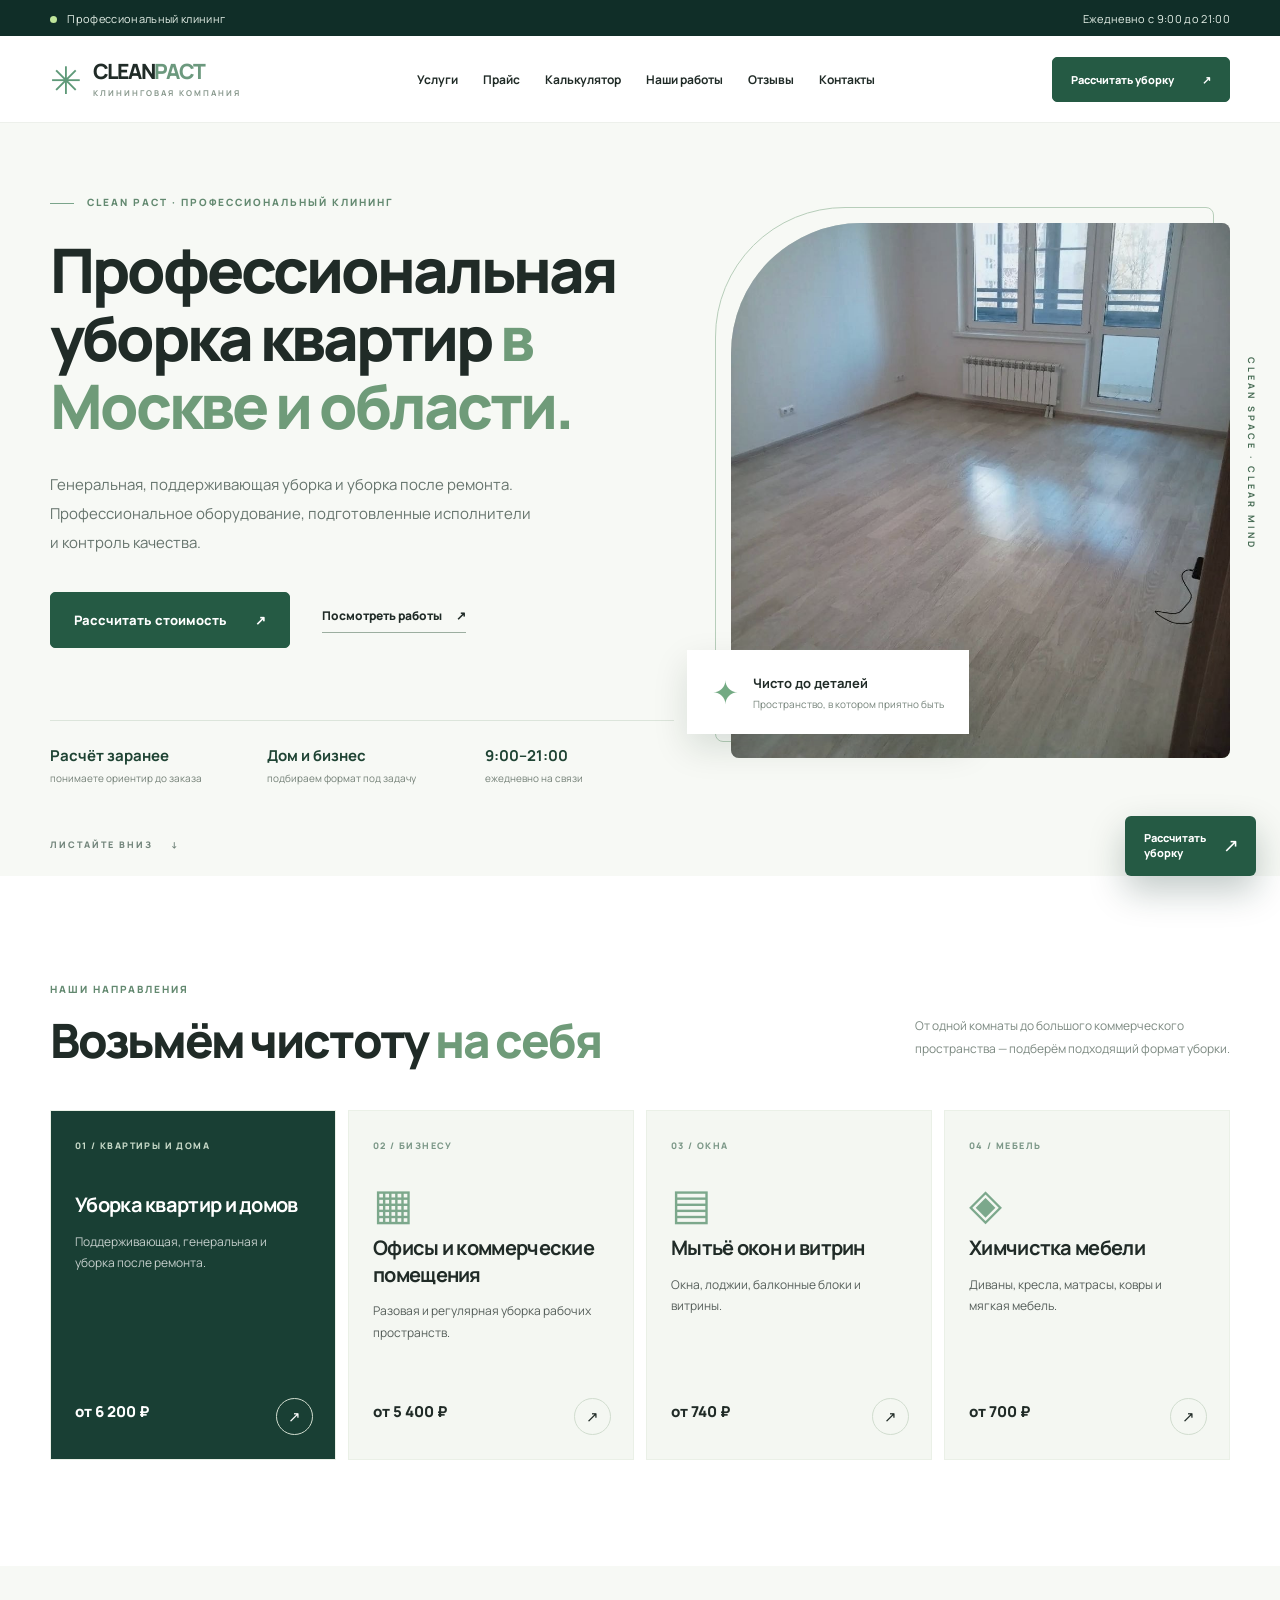
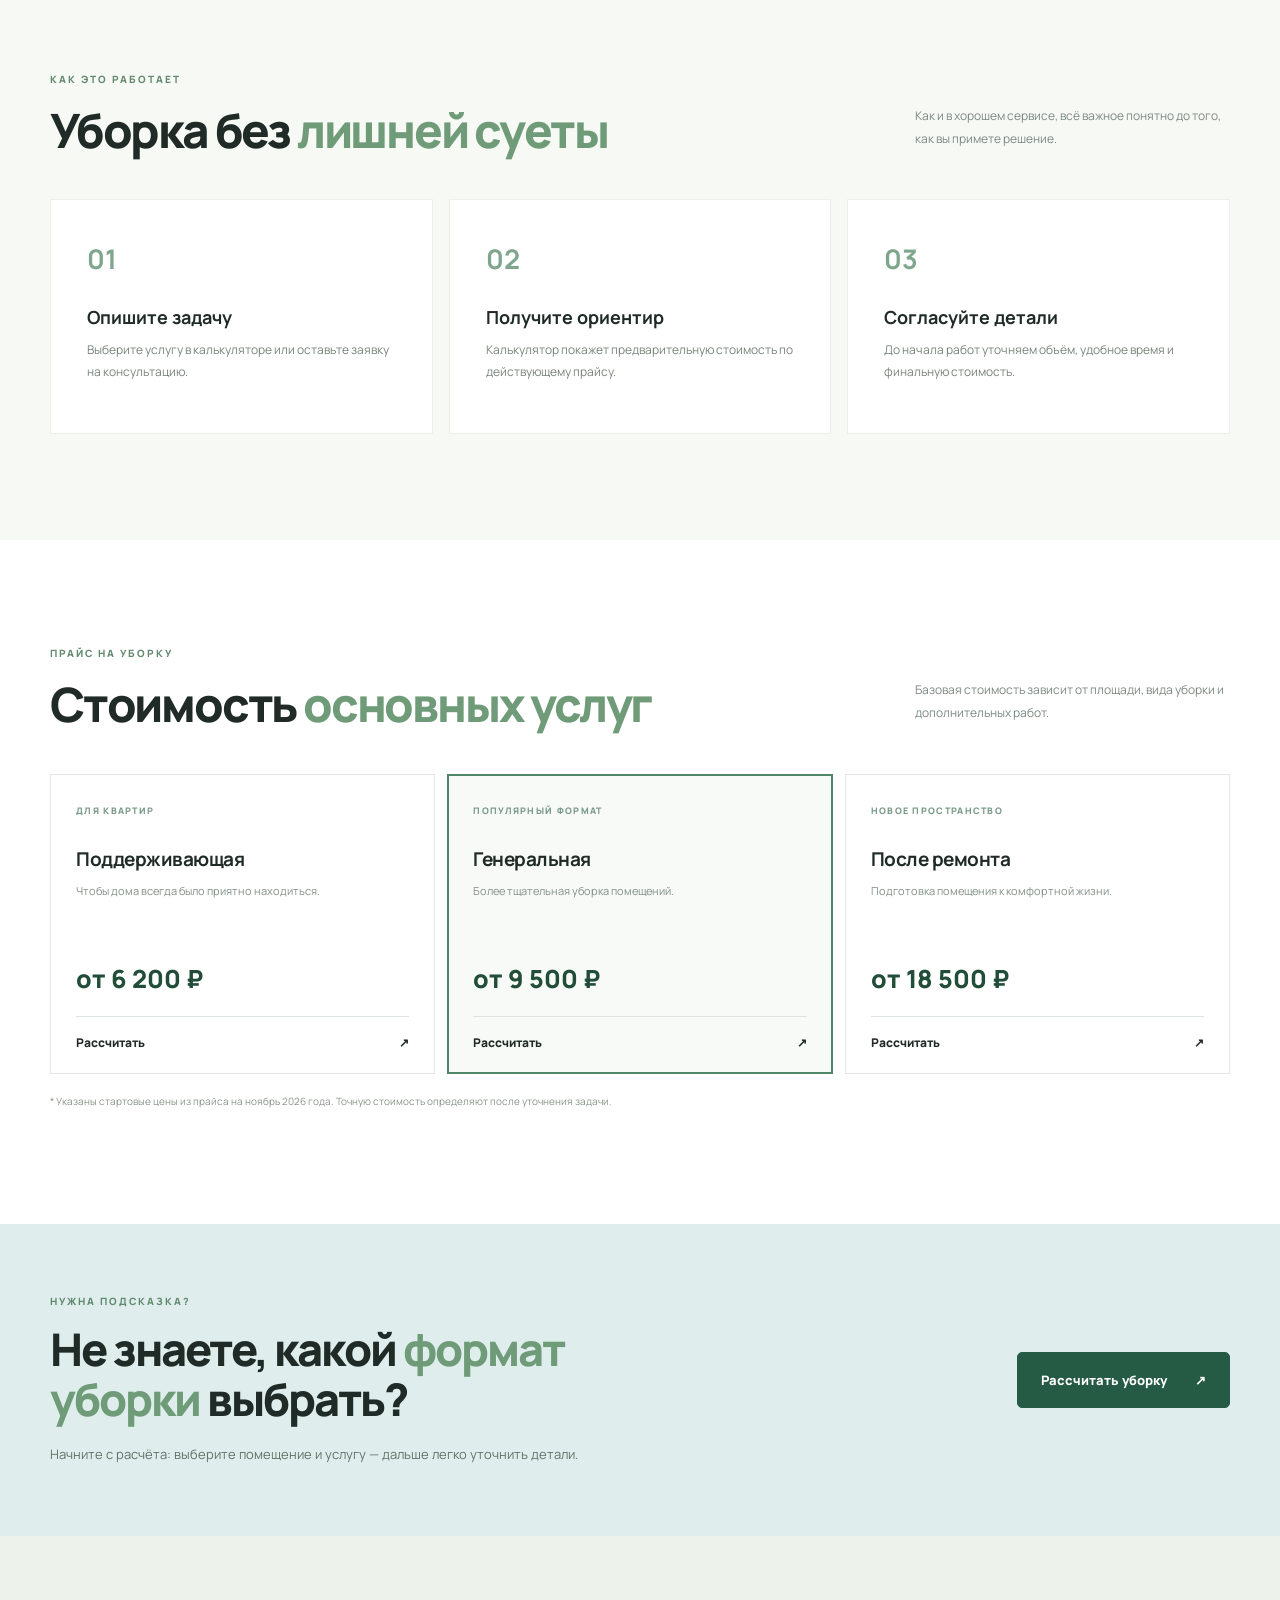
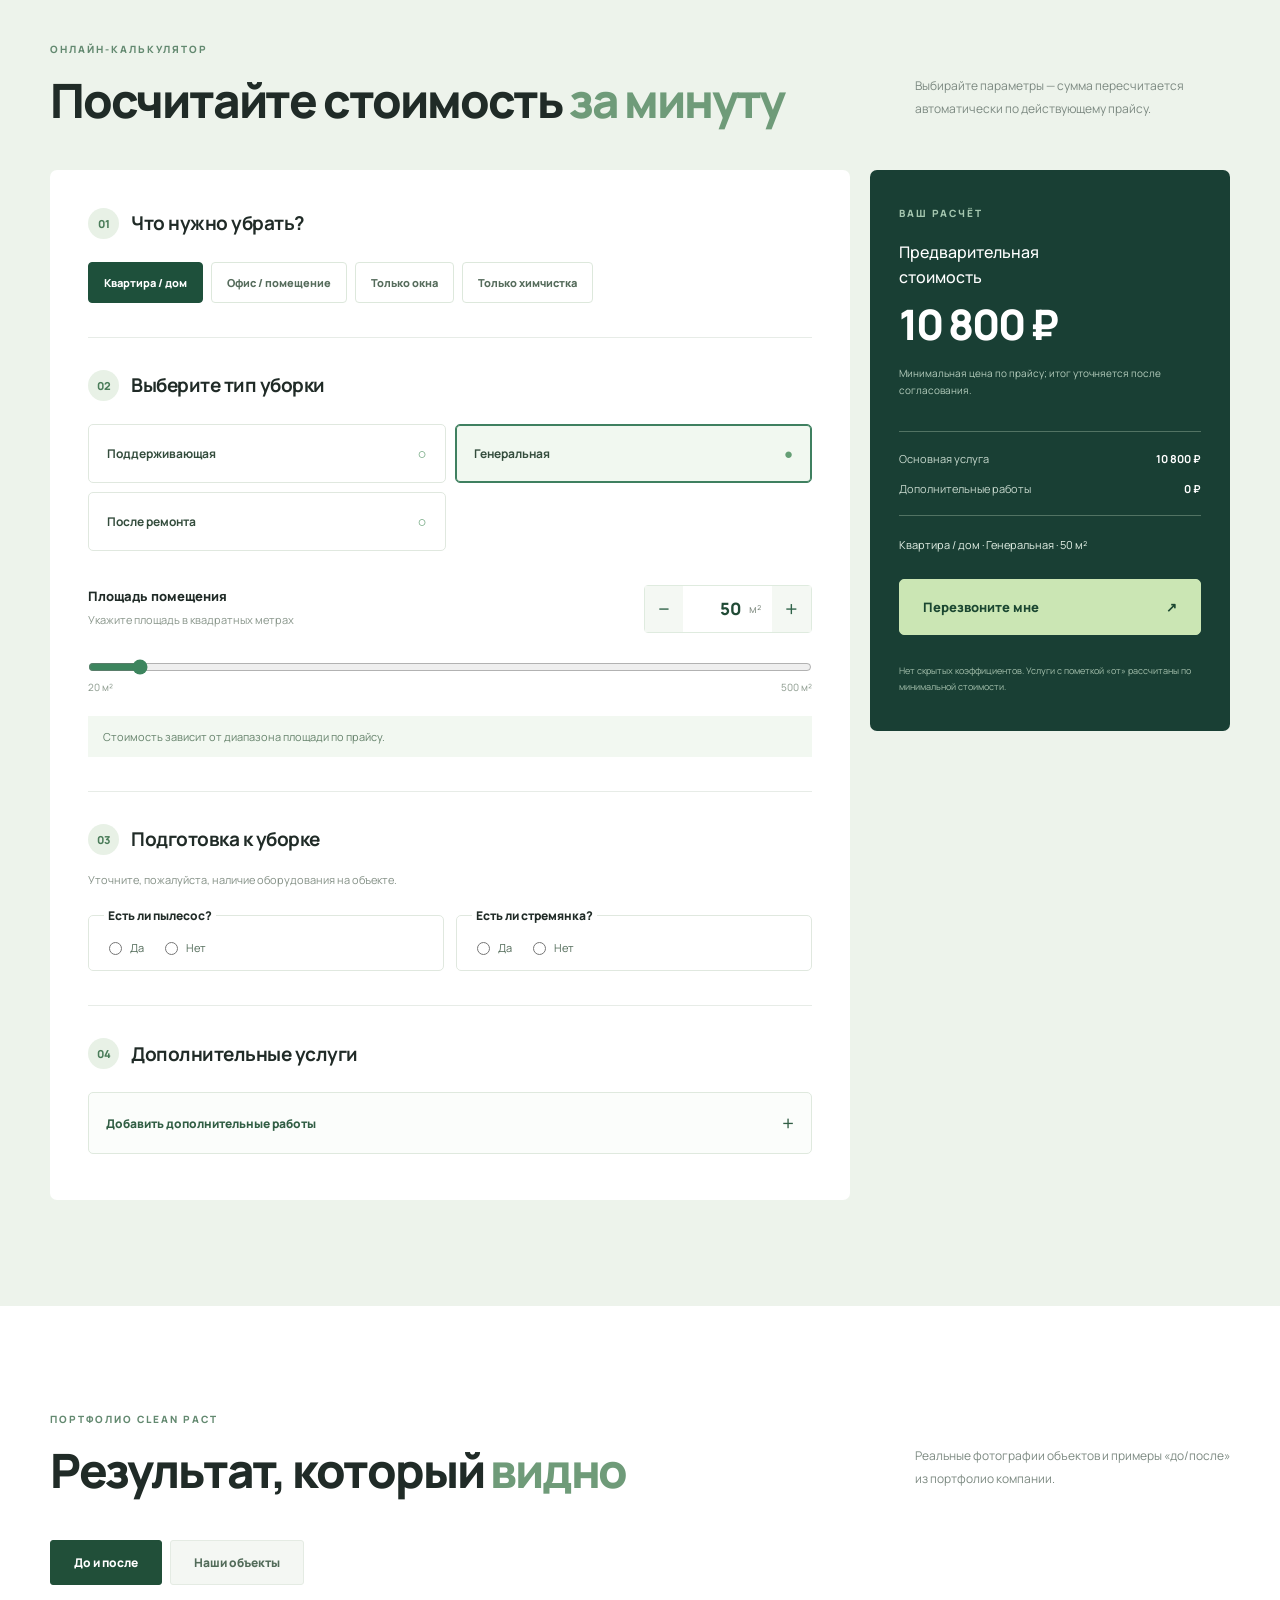
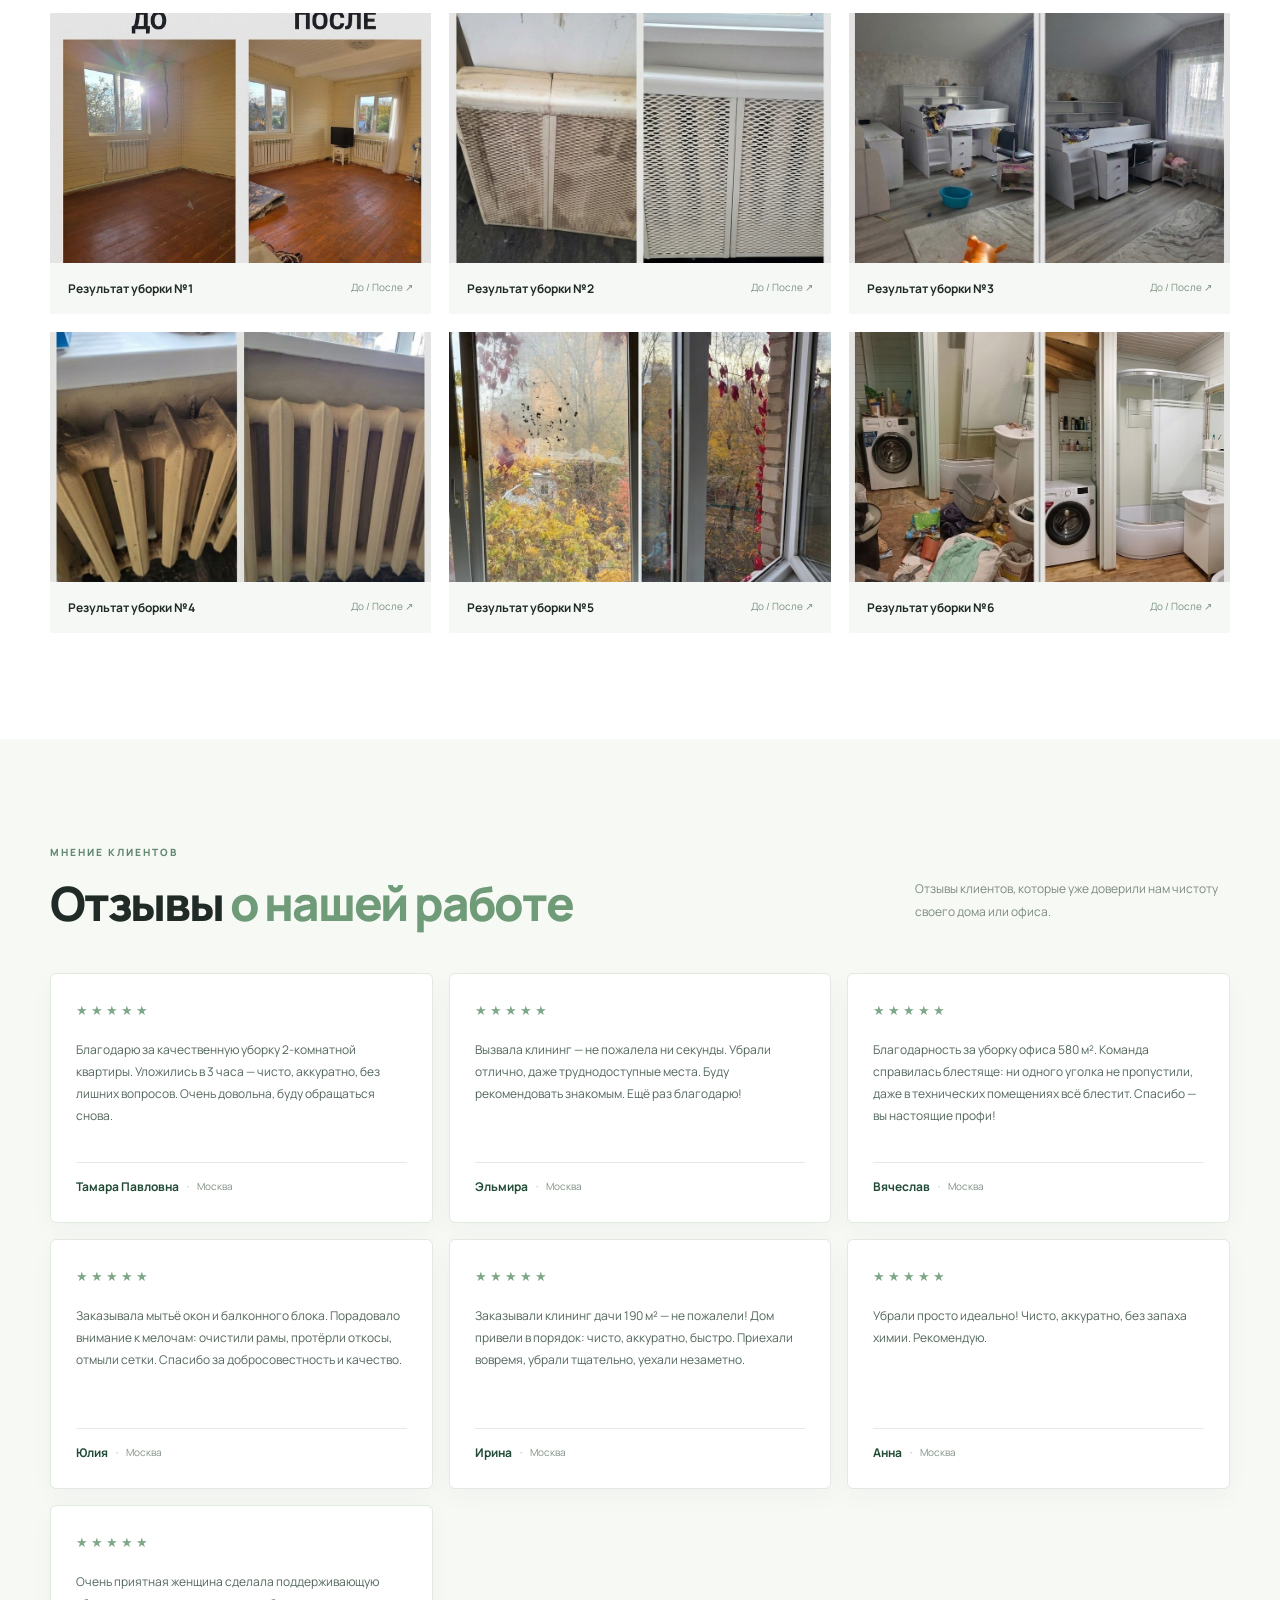
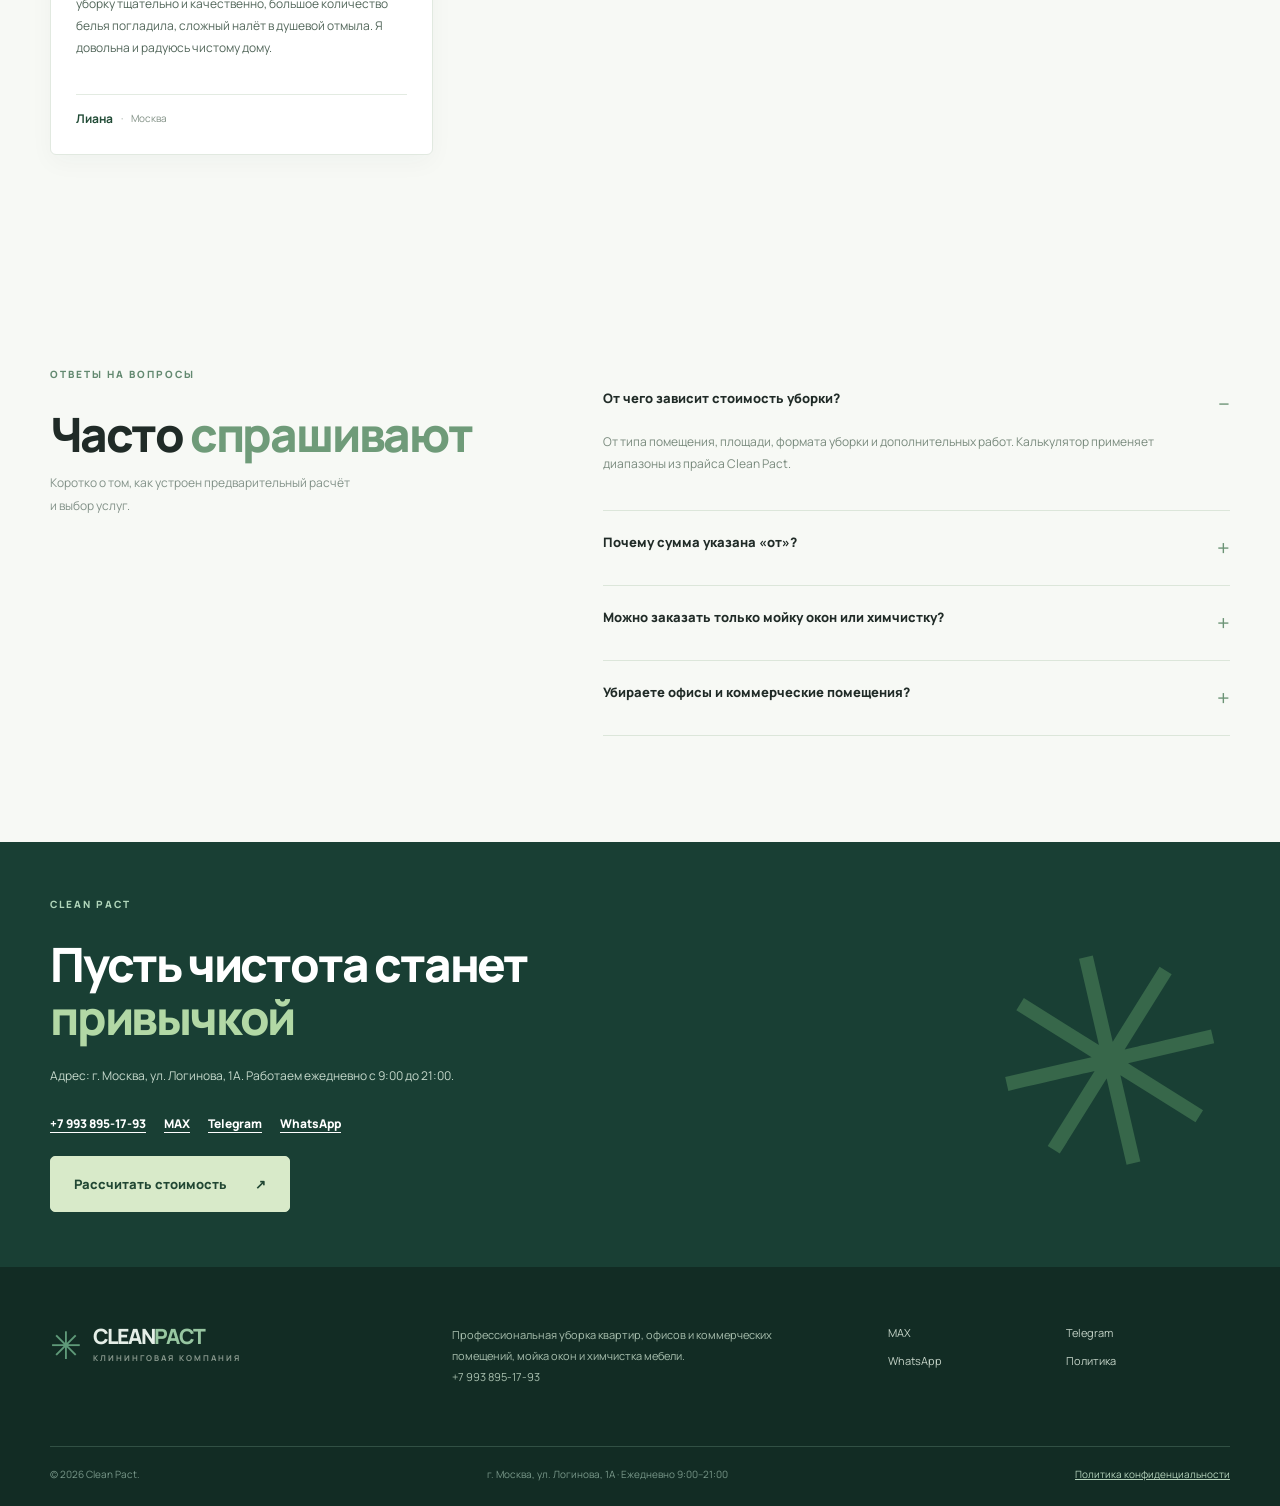
==== commit 54aa67b5: "Show Marquiz as side drawer" ====
--- a/index.html
+++ b/index.html
@@ -9,7 +9,7 @@
   <link rel="preconnect" href="https://fonts.gstatic.com" crossorigin>
   <link href="https://fonts.googleapis.com/css2?family=Manrope:wght@400;500;600;700;800&display=swap" rel="stylesheet">
   <link rel="stylesheet" href="styles.css">
-  <link rel="stylesheet" href="overrides.css?v=20261112-4">
+  <link rel="stylesheet" href="overrides.css?v=20261112-5">
 </head>
 <body>
   <div class="topbar"><div class="container topbar-in"><span><span class="dot"></span> Профессиональный клининг</span><span>Ежедневно с 9:00 до 21:00</span></div></div>
--- a/overrides.css
+++ b/overrides.css
@@ -14,7 +14,8 @@
 .review-card strong{font-size:12px;color:#214b36}.review-card span{font-size:10px;color:#829186}.review-card span::before{content:'·';margin-right:8px}
 .consult-strip{background:#dfeeed;padding:70px 0}.consult-inner{display:flex;align-items:center;justify-content:space-between;gap:48px}.consult-inner .eyebrow{margin-bottom:16px}.consult-inner h2{max-width:620px;font-size:clamp(30px,3.6vw,45px);line-height:1.12;letter-spacing:-2px;margin:0}.consult-inner h2 em{color:#6f9b79;font-style:normal}.consult-inner p{max-width:570px;margin:18px 0 0;color:#617368;font-size:13px;line-height:1.8}.consult-inner .btn{flex:none}
 .extras-details{border:1px solid #dfe9de;border-radius:5px;background:#fbfdfb;padding:0 17px}.extras-details summary{padding:16px 0;cursor:pointer;font-size:12px;font-weight:800;color:#315e44;list-style:none;display:flex;align-items:center;justify-content:space-between}.extras-details summary::after{content:'+';font-size:21px;font-weight:400}.extras-details[open] summary{border-bottom:1px solid #e6eee5}.extras-details[open] summary::after{content:'−'}.extras-details .calc-muted{margin:16px 0 8px}.extras-details .extra-row:last-child{padding-bottom:15px}
-.quiz-modal{display:none;position:fixed;inset:0;z-index:200;padding:24px;align-items:center;justify-content:center}.quiz-modal.open{display:flex}.quiz-modal__backdrop{position:absolute;inset:0;background:#0d221bd9}.quiz-modal__dialog{position:relative;width:min(960px,100%);height:min(760px,calc(100vh - 48px));background:#fff;border-radius:10px;overflow:hidden;box-shadow:0 28px 90px #07170f80}.quiz-modal iframe{width:100%;height:100%;border:0}.quiz-modal__close{position:absolute;z-index:1;right:12px;top:10px;width:34px;height:34px;border:0;border-radius:50%;background:#173e30;color:#fff;font-size:27px;line-height:1;cursor:pointer}
+.quiz-fab{position:fixed;z-index:80;right:24px;bottom:24px;display:flex;align-items:center;gap:17px;border:0;border-radius:6px;background:#255a44;color:#fff;padding:15px 17px 15px 19px;text-align:left;font:800 11px/1.35 Manrope,Arial,sans-serif;box-shadow:0 15px 35px #102e2840;cursor:pointer;transition:transform .2s,background .2s}.quiz-fab:hover{background:#143e31;transform:translateY(-3px)}.quiz-fab b{font-size:19px;font-weight:500}
+.quiz-modal{display:flex;position:fixed;inset:0;z-index:200;pointer-events:none}.quiz-modal.open{pointer-events:auto}.quiz-modal__backdrop{position:absolute;inset:0;background:#0d221b99;opacity:0;transition:opacity .25s}.quiz-modal.open .quiz-modal__backdrop{opacity:1}.quiz-modal__dialog{position:relative;margin-left:auto;width:min(560px,100%);height:100%;background:#fff;overflow:hidden;box-shadow:-18px 0 55px #07170f36;transform:translateX(100%);transition:transform .3s ease}.quiz-modal.open .quiz-modal__dialog{transform:translateX(0)}.quiz-modal iframe{width:100%;height:100%;border:0}.quiz-modal__close{position:absolute;z-index:1;right:12px;top:10px;width:34px;height:34px;border:0;border-radius:50%;background:#173e30;color:#fff;font-size:27px;line-height:1;cursor:pointer}
 .consent{display:flex!important;align-items:flex-start;gap:9px;line-height:1.55;color:#617166}
 .consent input{width:auto!important;margin:3px 0 0}
 .consent a,.footer-bottom a{text-decoration:underline}
@@ -22,4 +23,4 @@
 .contact-links{display:flex;flex-wrap:wrap;gap:10px 18px;margin:0 0 24px}.contact-links a{font-size:12px;font-weight:800;text-decoration:underline;text-underline-offset:4px}
 @media(max-width:780px){.price-cards,.reviews-grid{grid-template-columns:repeat(2,1fr)}.equipment-questions{grid-template-columns:1fr}.consult-inner{align-items:flex-start;flex-direction:column;gap:26px}}
 @media(max-width:480px){.price-cards,.reviews-grid{grid-template-columns:1fr}.review-card{min-height:0;padding:24px 20px}}
-@media(max-width:600px){.quiz-modal{padding:0}.quiz-modal__dialog{width:100%;height:100%;border-radius:0}.quiz-modal__close{right:8px;top:8px}}
+@media(max-width:600px){.quiz-fab{right:14px;bottom:14px}.quiz-modal__dialog{width:100%}.quiz-modal__close{right:8px;top:8px}}
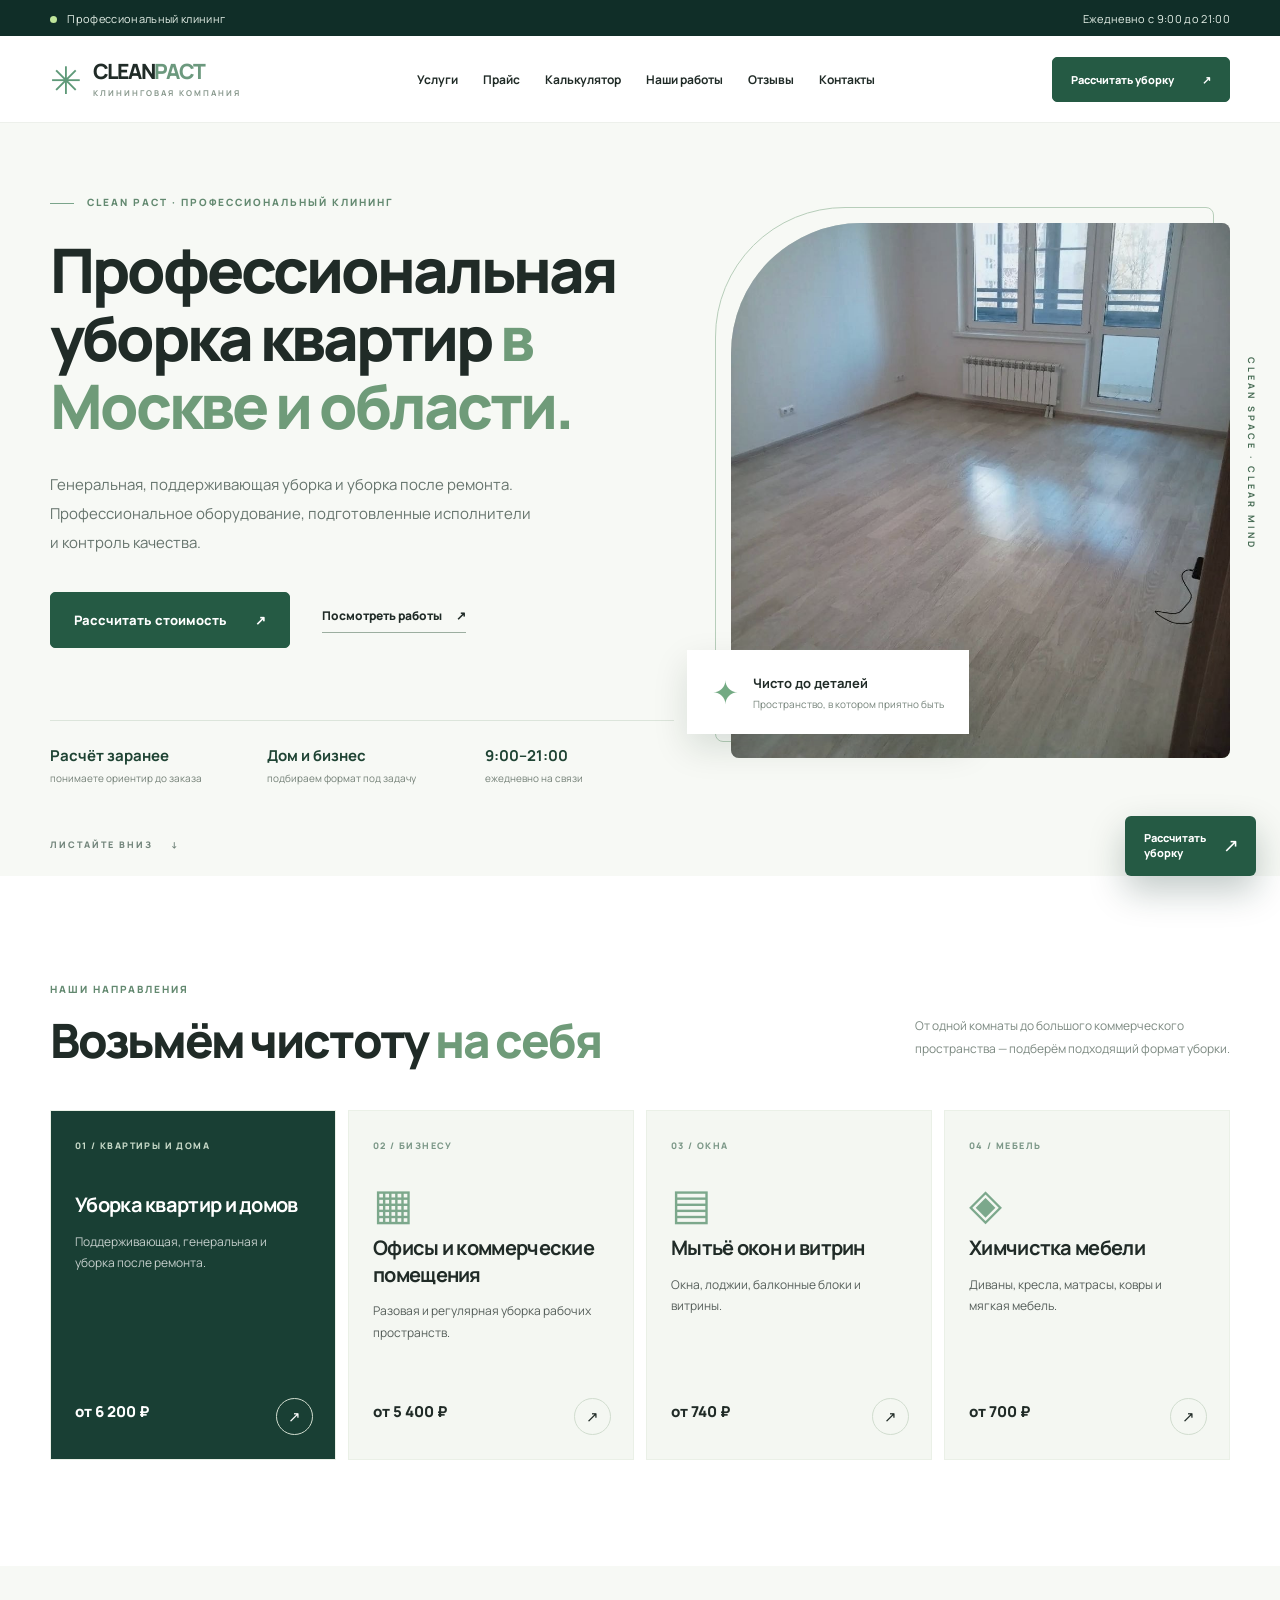
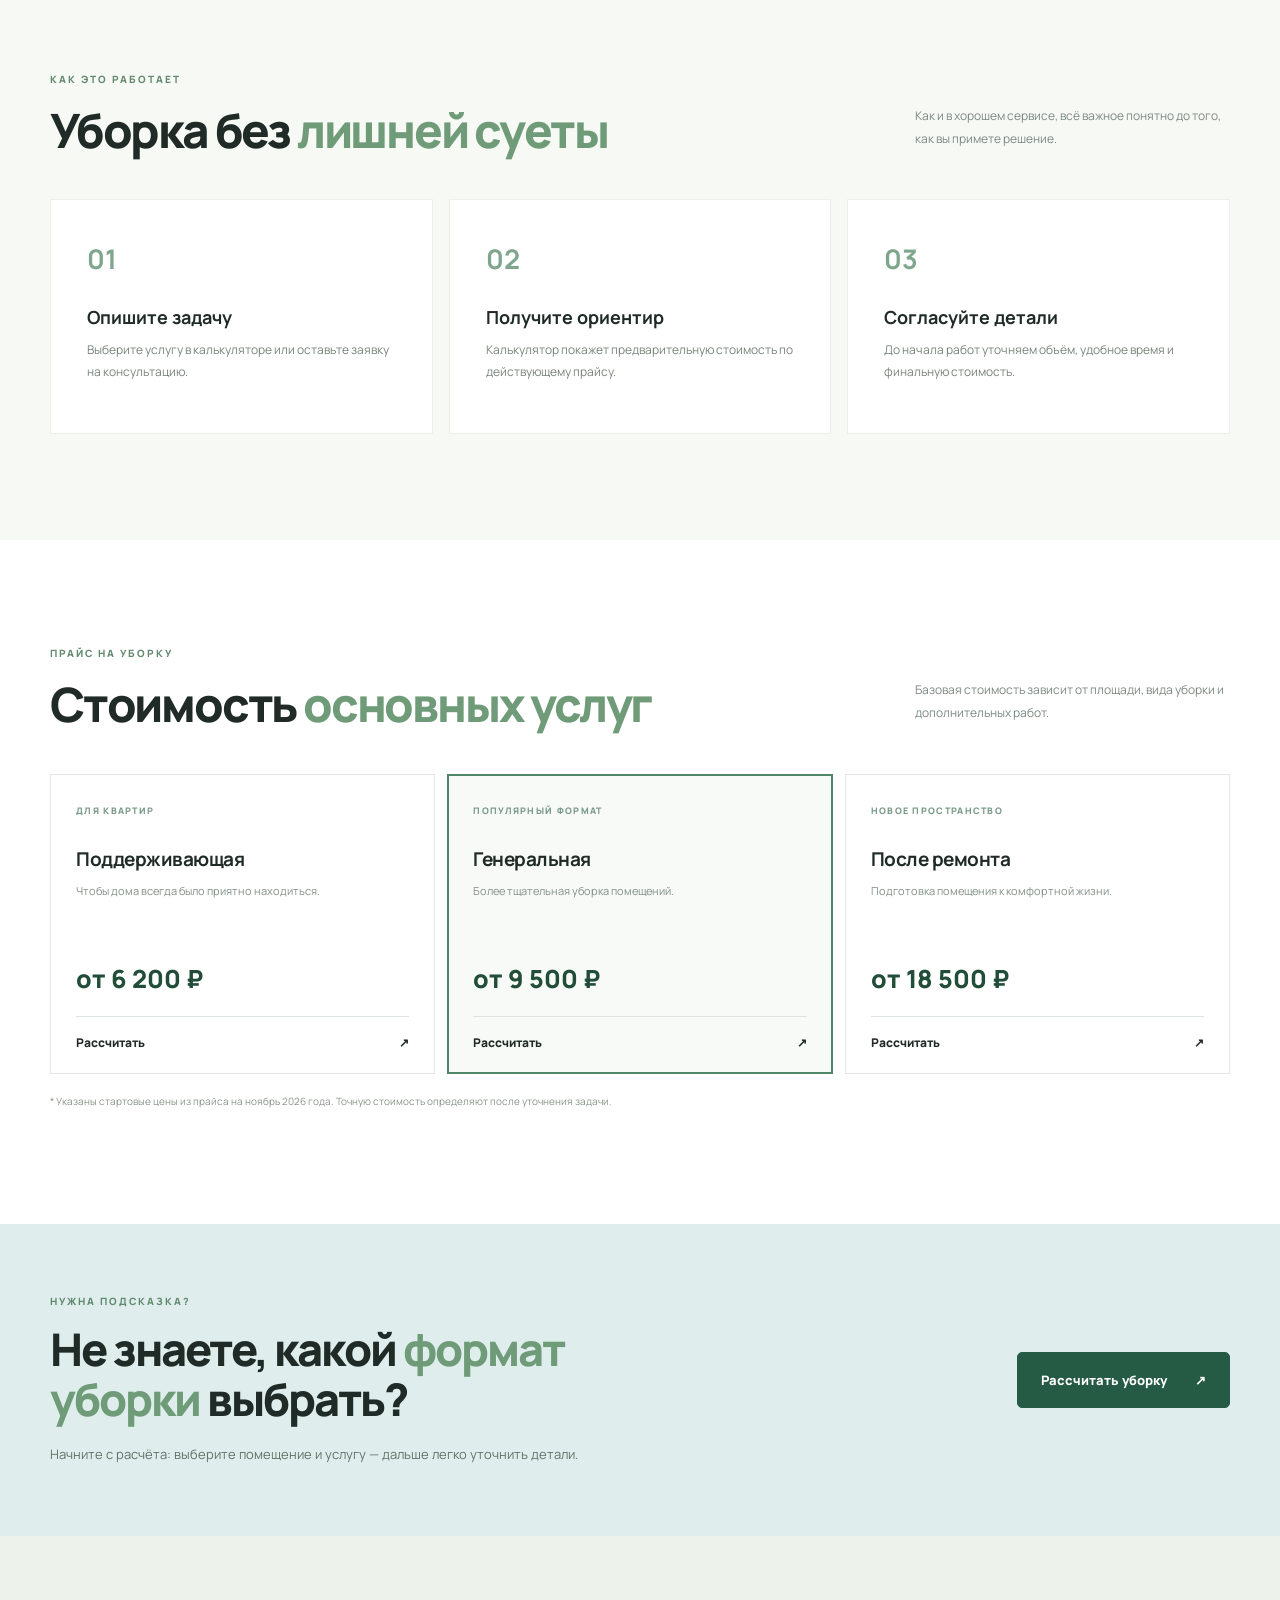
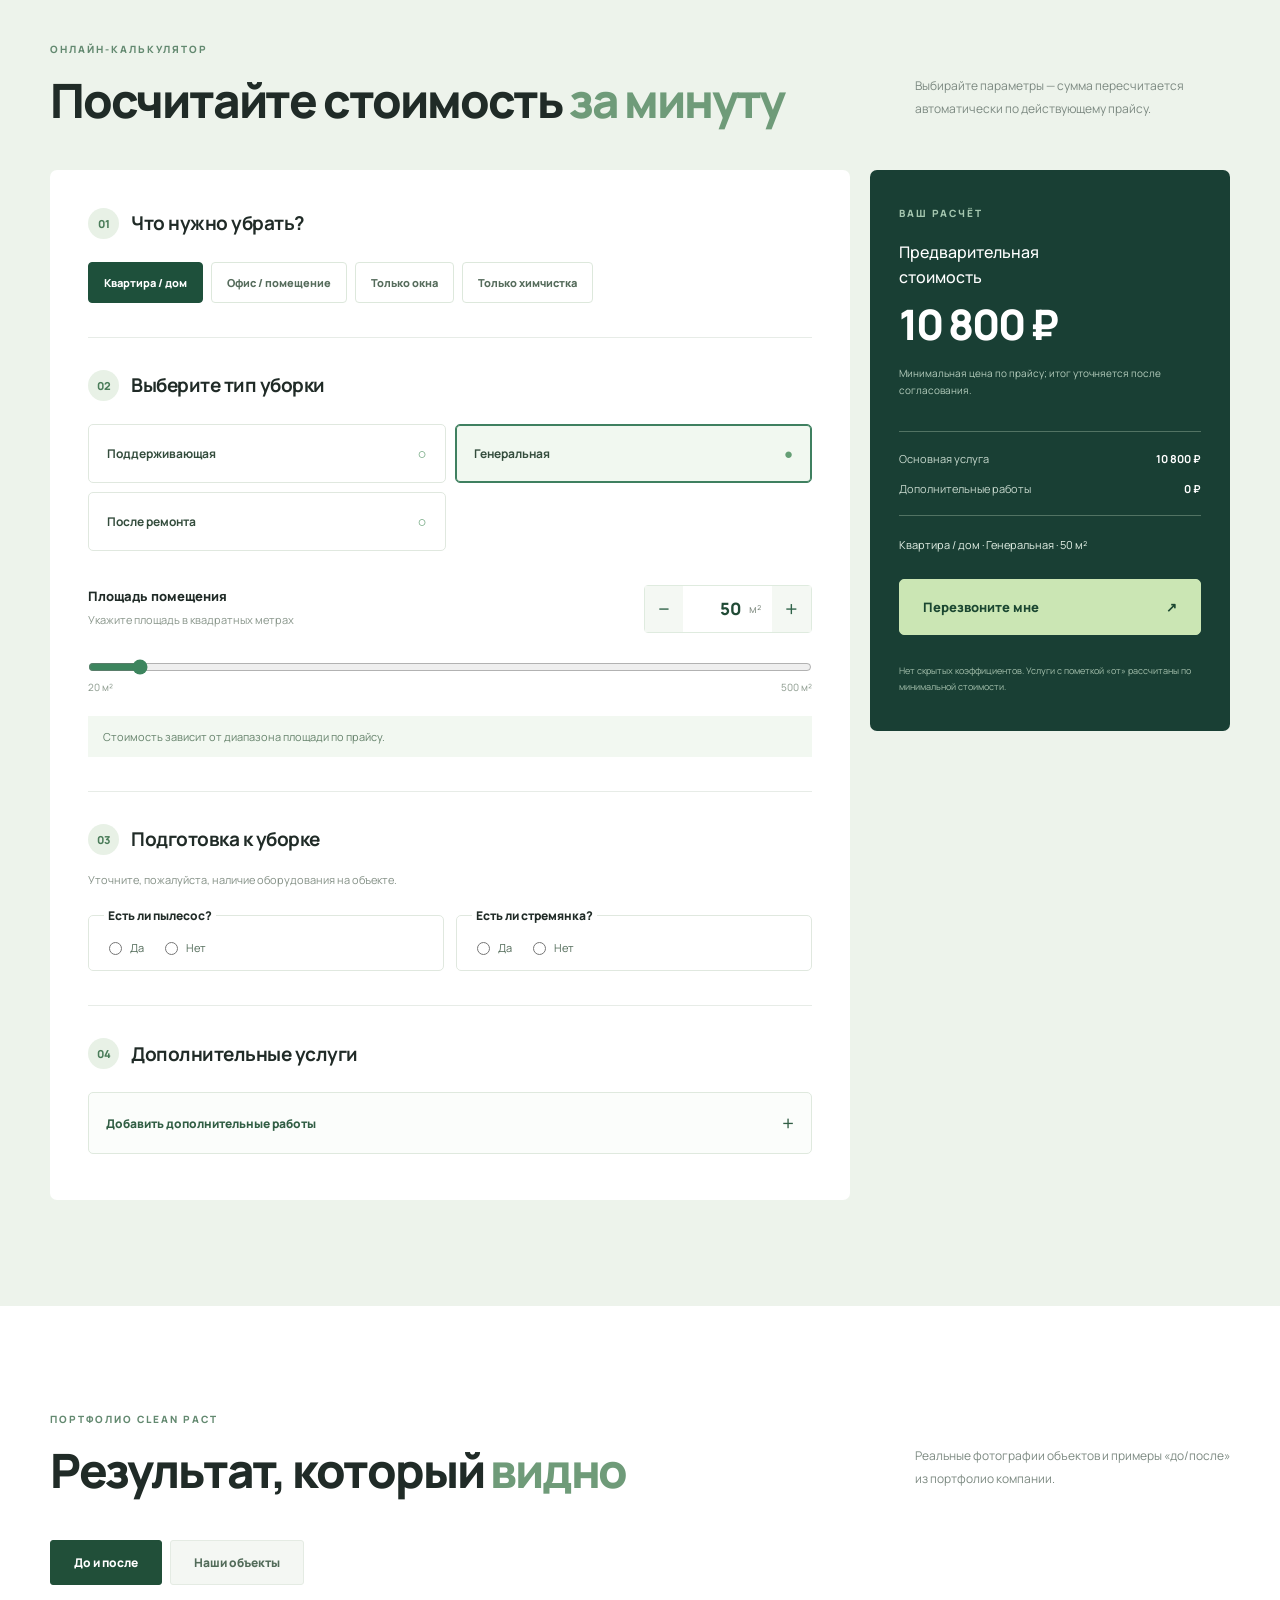
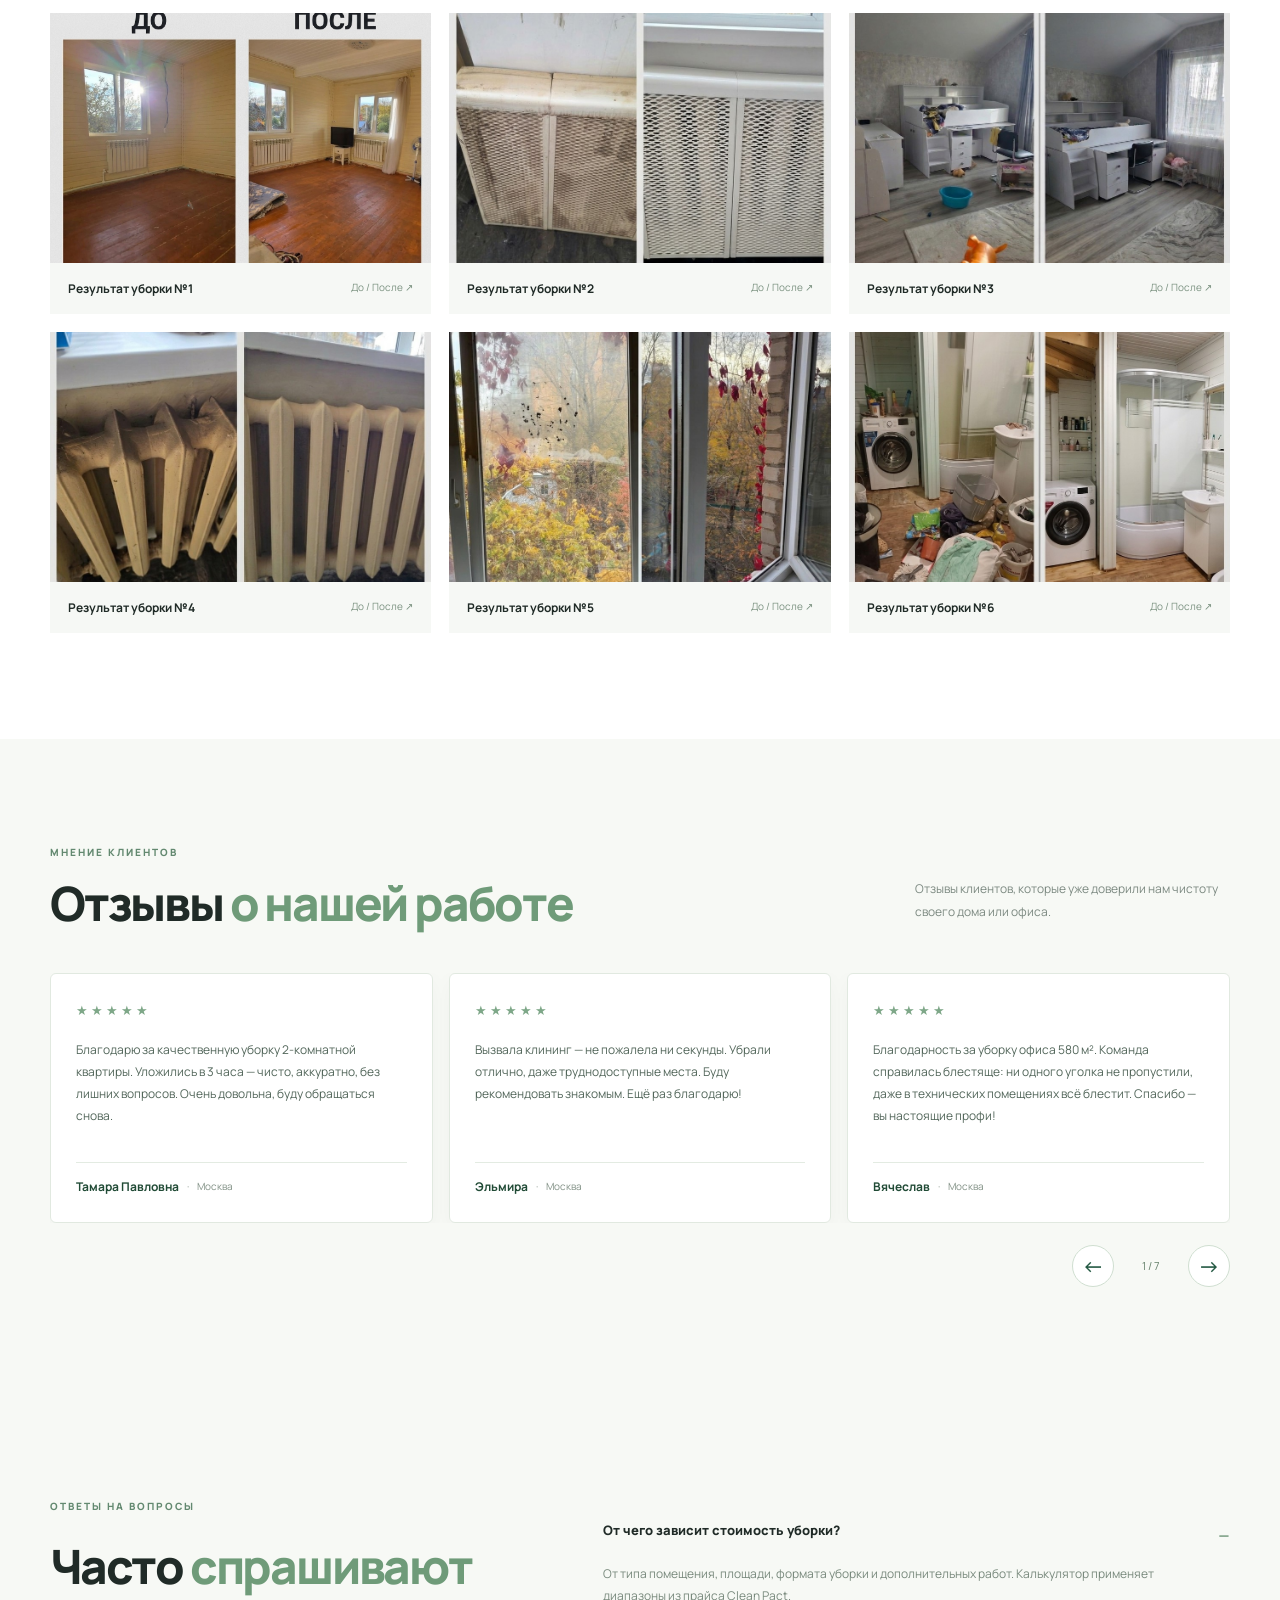
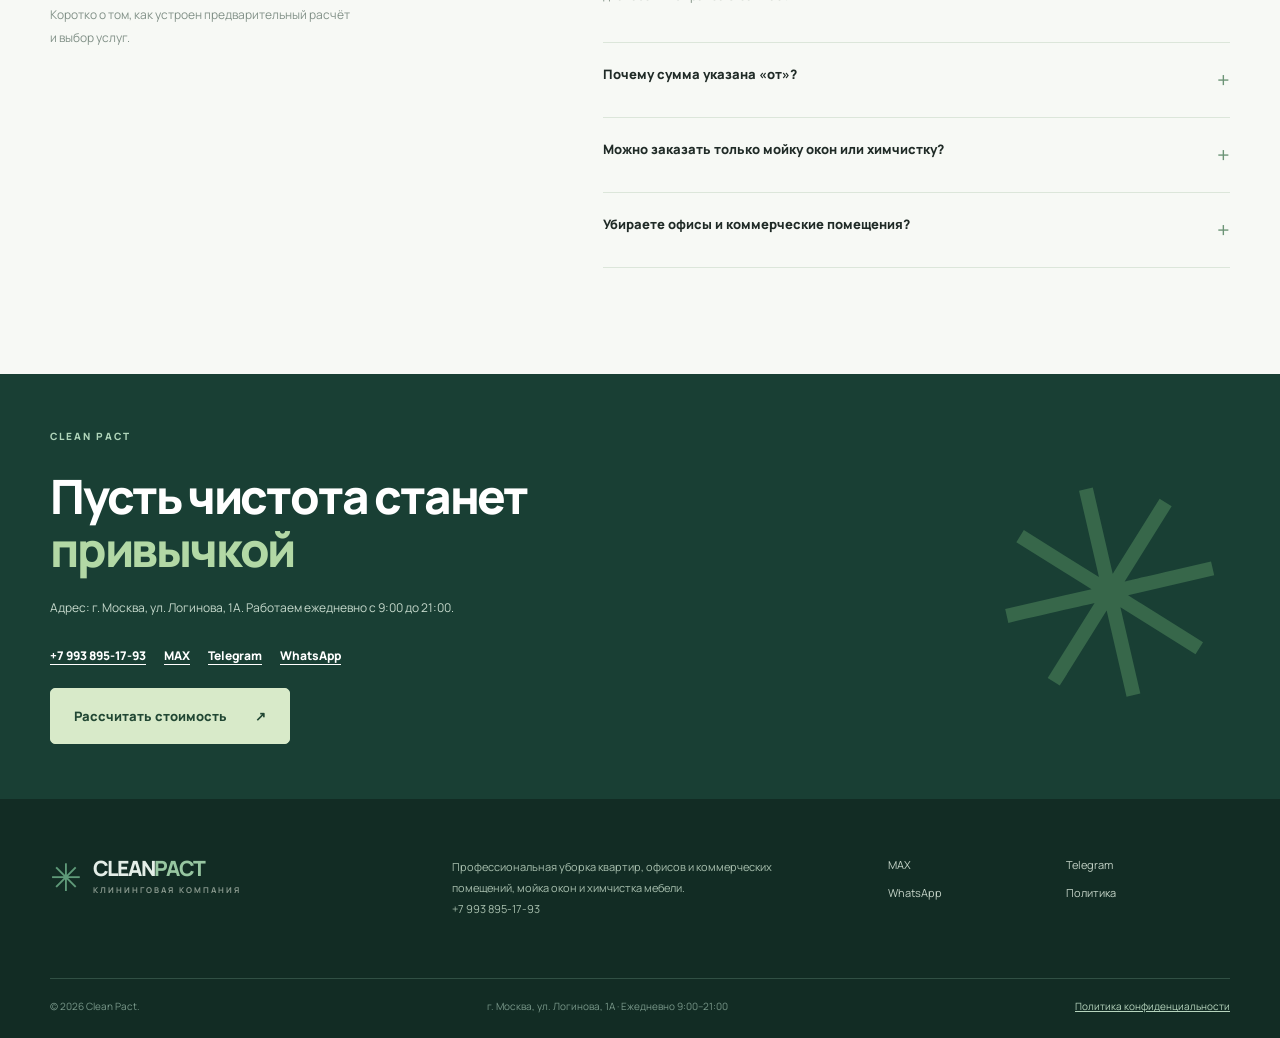
==== commit 8521ff39: "Turn reviews into carousel" ====
--- a/index.html
+++ b/index.html
@@ -9,7 +9,7 @@
   <link rel="preconnect" href="https://fonts.gstatic.com" crossorigin>
   <link href="https://fonts.googleapis.com/css2?family=Manrope:wght@400;500;600;700;800&display=swap" rel="stylesheet">
   <link rel="stylesheet" href="styles.css">
-  <link rel="stylesheet" href="overrides.css?v=20261112-5">
+  <link rel="stylesheet" href="overrides.css?v=20261112-6">
 </head>
 <body>
   <div class="topbar"><div class="container topbar-in"><span><span class="dot"></span> Профессиональный клининг</span><span>Ежедневно с 9:00 до 21:00</span></div></div>
@@ -21,7 +21,7 @@
     <section class="prices section" id="prices"><div class="container"><div class="section-head"><div><div class="eyebrow">ПРАЙС НА УБОРКУ</div><h2>Стоимость <em>основных услуг</em></h2></div><p>Базовая стоимость зависит от площади, вида уборки и дополнительных работ.</p></div><div class="price-cards"><div class="price-card"><span class="price-tag">ДЛЯ КВАРТИР</span><h3>Поддерживающая</h3><p>Чтобы дома всегда было приятно находиться.</p><div class="price-value">от 6 200 ₽</div><a href="#calculator" data-plan="support">Рассчитать <span>↗</span></a></div><div class="price-card highlighted"><span class="price-tag">ПОПУЛЯРНЫЙ ФОРМАТ</span><h3>Генеральная</h3><p>Более тщательная уборка помещений.</p><div class="price-value">от 9 500 ₽</div><a href="#calculator" data-plan="general">Рассчитать <span>↗</span></a></div><div class="price-card"><span class="price-tag">НОВОЕ ПРОСТРАНСТВО</span><h3>После ремонта</h3><p>Подготовка помещения к комфортной жизни.</p><div class="price-value">от 18 500 ₽</div><a href="#calculator" data-plan="repair">Рассчитать <span>↗</span></a></div></div><p class="fine-print">* Указаны стартовые цены из прайса на ноябрь 2026 года. Точную стоимость определяют после уточнения задачи.</p></div></section>
     <section class="calculator-section section" id="calculator"><div class="container"><div class="section-head"><div><div class="eyebrow">ОНЛАЙН-КАЛЬКУЛЯТОР</div><h2>Посчитайте стоимость <em>за минуту</em></h2></div><p>Выбирайте параметры — сумма пересчитается автоматически по действующему прайсу.</p></div><div class="calc-layout"><div class="calc-main"><div class="calc-block"><div class="calc-title"><span class="calc-number">01</span><h3>Что нужно убрать?</h3></div><div class="chip-row" id="objectTabs"><button class="chip active" type="button" data-object="flat">Квартира / дом</button><button class="chip" type="button" data-object="office">Офис / помещение</button><button class="chip" type="button" data-object="windows">Только окна</button><button class="chip" type="button" data-object="furniture">Только химчистка</button></div></div><div class="calc-block" id="baseBlock"><div class="calc-title"><span class="calc-number">02</span><h3>Выберите тип уборки</h3></div><div class="choice-grid" id="typeChoices"></div><div class="area-line"><div><label for="area">Площадь помещения</label><p>Укажите площадь в квадратных метрах</p></div><div class="area-input"><button type="button" id="areaMinus" aria-label="Уменьшить площадь">−</button><input type="number" id="area" min="1" max="500" value="50" inputmode="numeric" aria-label="Площадь помещения"><span>м²</span><button type="button" id="areaPlus" aria-label="Увеличить площадь">+</button></div></div><input type="range" id="areaRange" min="20" max="500" step="5" value="50" aria-label="Площадь, ползунок"><div class="range-label"><span>20 м²</span><span>500 м²</span></div><div class="calc-note" id="areaNote">Стоимость зависит от диапазона площади по прайсу.</div></div><div class="calc-block equipment-block" id="equipmentBlock" hidden><div class="calc-title"><span class="calc-number">03</span><h3>Подготовка к уборке</h3></div><p class="calc-muted">Уточните, пожалуйста, наличие оборудования на объекте.</p><div class="equipment-questions" id="equipmentQuestions"></div></div><div class="calc-block" id="extrasBlock"><div class="calc-title"><span class="calc-number">04</span><h3 id="extrasTitle">Дополнительные услуги</h3></div><p class="calc-muted">Добавьте необходимые работы. Количество можно изменить кнопками + и −.</p><div class="extras-list" id="extrasList"></div></div></div><aside class="calc-summary"><div class="summary-sticky"><div class="summary-overline">ВАШ РАСЧЁТ</div><h3>Предварительная стоимость</h3><div class="summary-price" id="totalPrice">10 800 ₽</div><div class="summary-note">Минимальная цена по прайсу; итог уточняется после согласования.</div><div class="summary-breakdown"><div><span>Основная услуга</span><strong id="basePrice">10 800 ₽</strong></div><div><span>Дополнительные работы</span><strong id="extraPrice">0 ₽</strong></div></div><div class="summary-desc" id="summaryDesc">Квартира · Генеральная уборка · 50 м²</div><button class="btn btn-wide" id="requestBtn" type="button">Перезвоните мне <span>↗</span></button><p class="summary-foot">Нет скрытых коэффициентов. Услуги с пометкой «от» рассчитаны по минимальной стоимости.</p></div></aside></div></div></section>
     <section class="portfolio section" id="works"><div class="container"><div class="section-head"><div><div class="eyebrow">ПОРТФОЛИО CLEAN PACT</div><h2>Результат, который <em>видно</em></h2></div><p>Реальные фотографии объектов и примеры «до/после» из портфолио компании.</p></div><div class="portfolio-tabs"><button type="button" class="portfolio-tab active" data-gallery="compare">До и после</button><button type="button" class="portfolio-tab" data-gallery="objects">Наши объекты</button></div><div class="portfolio-grid" id="gallery"></div></div></section>
-    <section class="reviews section" id="reviews"><div class="container"><div class="section-head"><div><div class="eyebrow">МНЕНИЕ КЛИЕНТОВ</div><h2>Отзывы <em>о нашей работе</em></h2></div><p>Отзывы клиентов, которые уже доверили нам чистоту своего дома или офиса.</p></div><div class="reviews-grid"><article class="review-card"><div class="review-mark">“</div><p>Благодарю за качественную уборку 2‑комнатной квартиры. Уложились в 3 часа — чисто, аккуратно, без лишних вопросов. Очень довольна, буду обращаться снова.</p><footer><strong>Тамара Павловна</strong><span>Москва</span></footer></article><article class="review-card"><div class="review-mark">“</div><p>Вызвала клининг — не пожалела ни секунды. Убрали отлично, даже труднодоступные места. Буду рекомендовать знакомым. Ещё раз благодарю!</p><footer><strong>Эльмира</strong><span>Москва</span></footer></article><article class="review-card"><div class="review-mark">“</div><p>Благодарность за уборку офиса 580 м². Команда справилась блестяще: ни одного уголка не пропустили, даже в технических помещениях всё блестит. Спасибо — вы настоящие профи!</p><footer><strong>Вячеслав</strong><span>Москва</span></footer></article><article class="review-card"><div class="review-mark">“</div><p>Заказывала мытьё окон и балконного блока. Порадовало внимание к мелочам: очистили рамы, протёрли откосы, отмыли сетки. Спасибо за добросовестность и качество.</p><footer><strong>Юлия</strong><span>Москва</span></footer></article><article class="review-card"><div class="review-mark">“</div><p>Заказывали клининг дачи 190 м² — не пожалели! Дом привели в порядок: чисто, аккуратно, быстро. Приехали вовремя, убрали тщательно, уехали незаметно.</p><footer><strong>Ирина</strong><span>Москва</span></footer></article><article class="review-card"><div class="review-mark">“</div><p>Убрали просто идеально! Чисто, аккуратно, без запаха химии. Рекомендую.</p><footer><strong>Анна</strong><span>Москва</span></footer></article><article class="review-card"><div class="review-mark">“</div><p>Очень приятная женщина сделала поддерживающую уборку тщательно и качественно, большое количество белья погладила, сложный налёт в душевой отмыла. Я довольна и радуюсь чистому дому.</p><footer><strong>Лиана</strong><span>Москва</span></footer></article></div></div></section>
+    <section class="reviews section" id="reviews"><div class="container"><div class="section-head"><div><div class="eyebrow">МНЕНИЕ КЛИЕНТОВ</div><h2>Отзывы <em>о нашей работе</em></h2></div><p>Отзывы клиентов, которые уже доверили нам чистоту своего дома или офиса.</p></div><div class="reviews-carousel" aria-roledescription="carousel" aria-label="Отзывы клиентов"><div class="reviews-viewport"><div class="reviews-track"><article class="review-card"><div class="review-mark">“</div><p>Благодарю за качественную уборку 2‑комнатной квартиры. Уложились в 3 часа — чисто, аккуратно, без лишних вопросов. Очень довольна, буду обращаться снова.</p><footer><strong>Тамара Павловна</strong><span>Москва</span></footer></article><article class="review-card"><div class="review-mark">“</div><p>Вызвала клининг — не пожалела ни секунды. Убрали отлично, даже труднодоступные места. Буду рекомендовать знакомым. Ещё раз благодарю!</p><footer><strong>Эльмира</strong><span>Москва</span></footer></article><article class="review-card"><div class="review-mark">“</div><p>Благодарность за уборку офиса 580 м². Команда справилась блестяще: ни одного уголка не пропустили, даже в технических помещениях всё блестит. Спасибо — вы настоящие профи!</p><footer><strong>Вячеслав</strong><span>Москва</span></footer></article><article class="review-card"><div class="review-mark">“</div><p>Заказывала мытьё окон и балконного блока. Порадовало внимание к мелочам: очистили рамы, протёрли откосы, отмыли сетки. Спасибо за добросовестность и качество.</p><footer><strong>Юлия</strong><span>Москва</span></footer></article><article class="review-card"><div class="review-mark">“</div><p>Заказывали клининг дачи 190 м² — не пожалели! Дом привели в порядок: чисто, аккуратно, быстро. Приехали вовремя, убрали тщательно, уехали незаметно.</p><footer><strong>Ирина</strong><span>Москва</span></footer></article><article class="review-card"><div class="review-mark">“</div><p>Убрали просто идеально! Чисто, аккуратно, без запаха химии. Рекомендую.</p><footer><strong>Анна</strong><span>Москва</span></footer></article><article class="review-card"><div class="review-mark">“</div><p>Очень приятная женщина сделала поддерживающую уборку тщательно и качественно, большое количество белья погладила, сложный налёт в душевой отмыла. Я довольна и радуюсь чистому дому.</p><footer><strong>Лиана</strong><span>Москва</span></footer></article></div></div><div class="reviews-controls"><button class="reviews-arrow" id="reviewsPrev" type="button" aria-label="Предыдущие отзывы">←</button><span class="reviews-counter" id="reviewsCounter" aria-live="polite"></span><button class="reviews-arrow" id="reviewsNext" type="button" aria-label="Следующие отзывы">→</button></div></div></div></section>
     <section class="faq section"><div class="container faq-grid"><div><div class="eyebrow">ОТВЕТЫ НА ВОПРОСЫ</div><h2>Часто <em>спрашивают</em></h2><p>Коротко о том, как устроен предварительный расчёт и выбор услуг.</p></div><div class="faq-items"><details open><summary>От чего зависит стоимость уборки?</summary><p>От типа помещения, площади, формата уборки и дополнительных работ. Калькулятор применяет диапазоны из прайса Clean Pact.</p></details><details><summary>Почему сумма указана «от»?</summary><p>Прайс содержит минимальные цены. Итоговая стоимость может зависеть от состояния помещения, сложности загрязнений и деталей заказа.</p></details><details><summary>Можно заказать только мойку окон или химчистку?</summary><p>Да. В калькуляторе выберите «Только окна» или «Только химчистка» и добавьте нужные позиции.</p></details><details><summary>Убираете офисы и коммерческие помещения?</summary><p>Да. Для офисов предусмотрены отдельные тарифы на поддерживающую, генеральную и послеремонтную уборку.</p></details></div></div></section>
     <section class="cta-section" id="contact"><div class="container cta-inner"><div><div class="eyebrow">CLEAN PACT</div><h2>Пусть чистота станет <em>привычкой</em></h2><p>Адрес: г. Москва, ул. Логинова, 1А. Работаем ежедневно с 9:00 до 21:00.</p><div class="contact-links"><a href="tel:+79938951793">+7 993 895‑17‑93</a><a href="https://max.ru/u/f9LHodD0cOK95-dnTO-idPabITjrvinActX2Li6Cj2Mg7VSaNLg9iNbl1mk" target="_blank" rel="noopener">MAX</a><a href="https://t.me/+79938951793" target="_blank" rel="noopener">Telegram</a><a href="https://wa.me/79938951793" target="_blank" rel="noopener">WhatsApp</a></div><a href="#calculator" class="btn btn-light">Рассчитать стоимость <span>↗</span></a></div><div class="cta-art">✳</div></div></section>
   </main>
--- a/overrides.css
+++ b/overrides.css
@@ -5,13 +5,13 @@
 .equipment-question label{font-size:11px;color:#526b59;display:flex;align-items:center;gap:5px}
 .equipment-question input{accent-color:#255a44}
 .reviews{background:#f7f9f5}
-.reviews-grid{display:grid;grid-template-columns:repeat(3,1fr);gap:16px}
-.review-card{display:flex;flex-direction:column;min-height:250px;padding:27px 25px;background:#fff;border:1px solid #e1e9e0;border-radius:6px;box-shadow:0 8px 24px #193f3409}
+.reviews-carousel{position:relative}.reviews-viewport{overflow:hidden}.reviews-track{display:flex;gap:16px;transition:transform .38s ease}.review-card{display:flex;flex:0 0 calc((100% - 32px)/3);flex-direction:column;min-height:250px;padding:27px 25px;background:#fff;border:1px solid #e1e9e0;border-radius:6px;box-shadow:0 8px 24px #193f3409}
 .review-card::before{content:'★★★★★';font-size:13px;letter-spacing:3px;color:#7ea788}
 .review-mark{display:none}
 .review-card p{margin:20px 0 25px;font-size:12px;line-height:1.85;color:#52665a;flex:1}
 .review-card footer{display:flex;align-items:center;gap:8px;border-top:1px solid #e3ebe2;padding-top:15px}
 .review-card strong{font-size:12px;color:#214b36}.review-card span{font-size:10px;color:#829186}.review-card span::before{content:'·';margin-right:8px}
+.reviews-controls{display:flex;align-items:center;justify-content:flex-end;gap:10px;margin-top:22px}.reviews-arrow{width:42px;height:42px;border:1px solid #cfded0;border-radius:50%;background:#fff;color:#255a44;font:500 22px/1 Manrope,Arial,sans-serif;cursor:pointer;transition:background .2s,color .2s,transform .2s}.reviews-arrow:hover{background:#255a44;color:#fff;transform:translateY(-2px)}.reviews-arrow:focus-visible{outline:3px solid #a8c9ac;outline-offset:2px}.reviews-counter{min-width:54px;color:#66816c;font-size:11px;text-align:center}
 .consult-strip{background:#dfeeed;padding:70px 0}.consult-inner{display:flex;align-items:center;justify-content:space-between;gap:48px}.consult-inner .eyebrow{margin-bottom:16px}.consult-inner h2{max-width:620px;font-size:clamp(30px,3.6vw,45px);line-height:1.12;letter-spacing:-2px;margin:0}.consult-inner h2 em{color:#6f9b79;font-style:normal}.consult-inner p{max-width:570px;margin:18px 0 0;color:#617368;font-size:13px;line-height:1.8}.consult-inner .btn{flex:none}
 .extras-details{border:1px solid #dfe9de;border-radius:5px;background:#fbfdfb;padding:0 17px}.extras-details summary{padding:16px 0;cursor:pointer;font-size:12px;font-weight:800;color:#315e44;list-style:none;display:flex;align-items:center;justify-content:space-between}.extras-details summary::after{content:'+';font-size:21px;font-weight:400}.extras-details[open] summary{border-bottom:1px solid #e6eee5}.extras-details[open] summary::after{content:'−'}.extras-details .calc-muted{margin:16px 0 8px}.extras-details .extra-row:last-child{padding-bottom:15px}
 .quiz-fab{position:fixed;z-index:80;right:24px;bottom:24px;display:flex;align-items:center;gap:17px;border:0;border-radius:6px;background:#255a44;color:#fff;padding:15px 17px 15px 19px;text-align:left;font:800 11px/1.35 Manrope,Arial,sans-serif;box-shadow:0 15px 35px #102e2840;cursor:pointer;transition:transform .2s,background .2s}.quiz-fab:hover{background:#143e31;transform:translateY(-3px)}.quiz-fab b{font-size:19px;font-weight:500}
@@ -21,6 +21,6 @@
 .consent a,.footer-bottom a{text-decoration:underline}
 .footer-bottom a{color:#b6d4bd}
 .contact-links{display:flex;flex-wrap:wrap;gap:10px 18px;margin:0 0 24px}.contact-links a{font-size:12px;font-weight:800;text-decoration:underline;text-underline-offset:4px}
-@media(max-width:780px){.price-cards,.reviews-grid{grid-template-columns:repeat(2,1fr)}.equipment-questions{grid-template-columns:1fr}.consult-inner{align-items:flex-start;flex-direction:column;gap:26px}}
-@media(max-width:480px){.price-cards,.reviews-grid{grid-template-columns:1fr}.review-card{min-height:0;padding:24px 20px}}
+@media(max-width:780px){.price-cards{grid-template-columns:repeat(2,1fr)}.review-card{flex-basis:calc((100% - 16px)/2)}.equipment-questions{grid-template-columns:1fr}.consult-inner{align-items:flex-start;flex-direction:column;gap:26px}}
+@media(max-width:480px){.price-cards{grid-template-columns:1fr}.review-card{flex-basis:100%;min-height:0;padding:24px 20px}.reviews-controls{justify-content:center}}
 @media(max-width:600px){.quiz-fab{right:14px;bottom:14px}.quiz-modal__dialog{width:100%}.quiz-modal__close{right:8px;top:8px}}
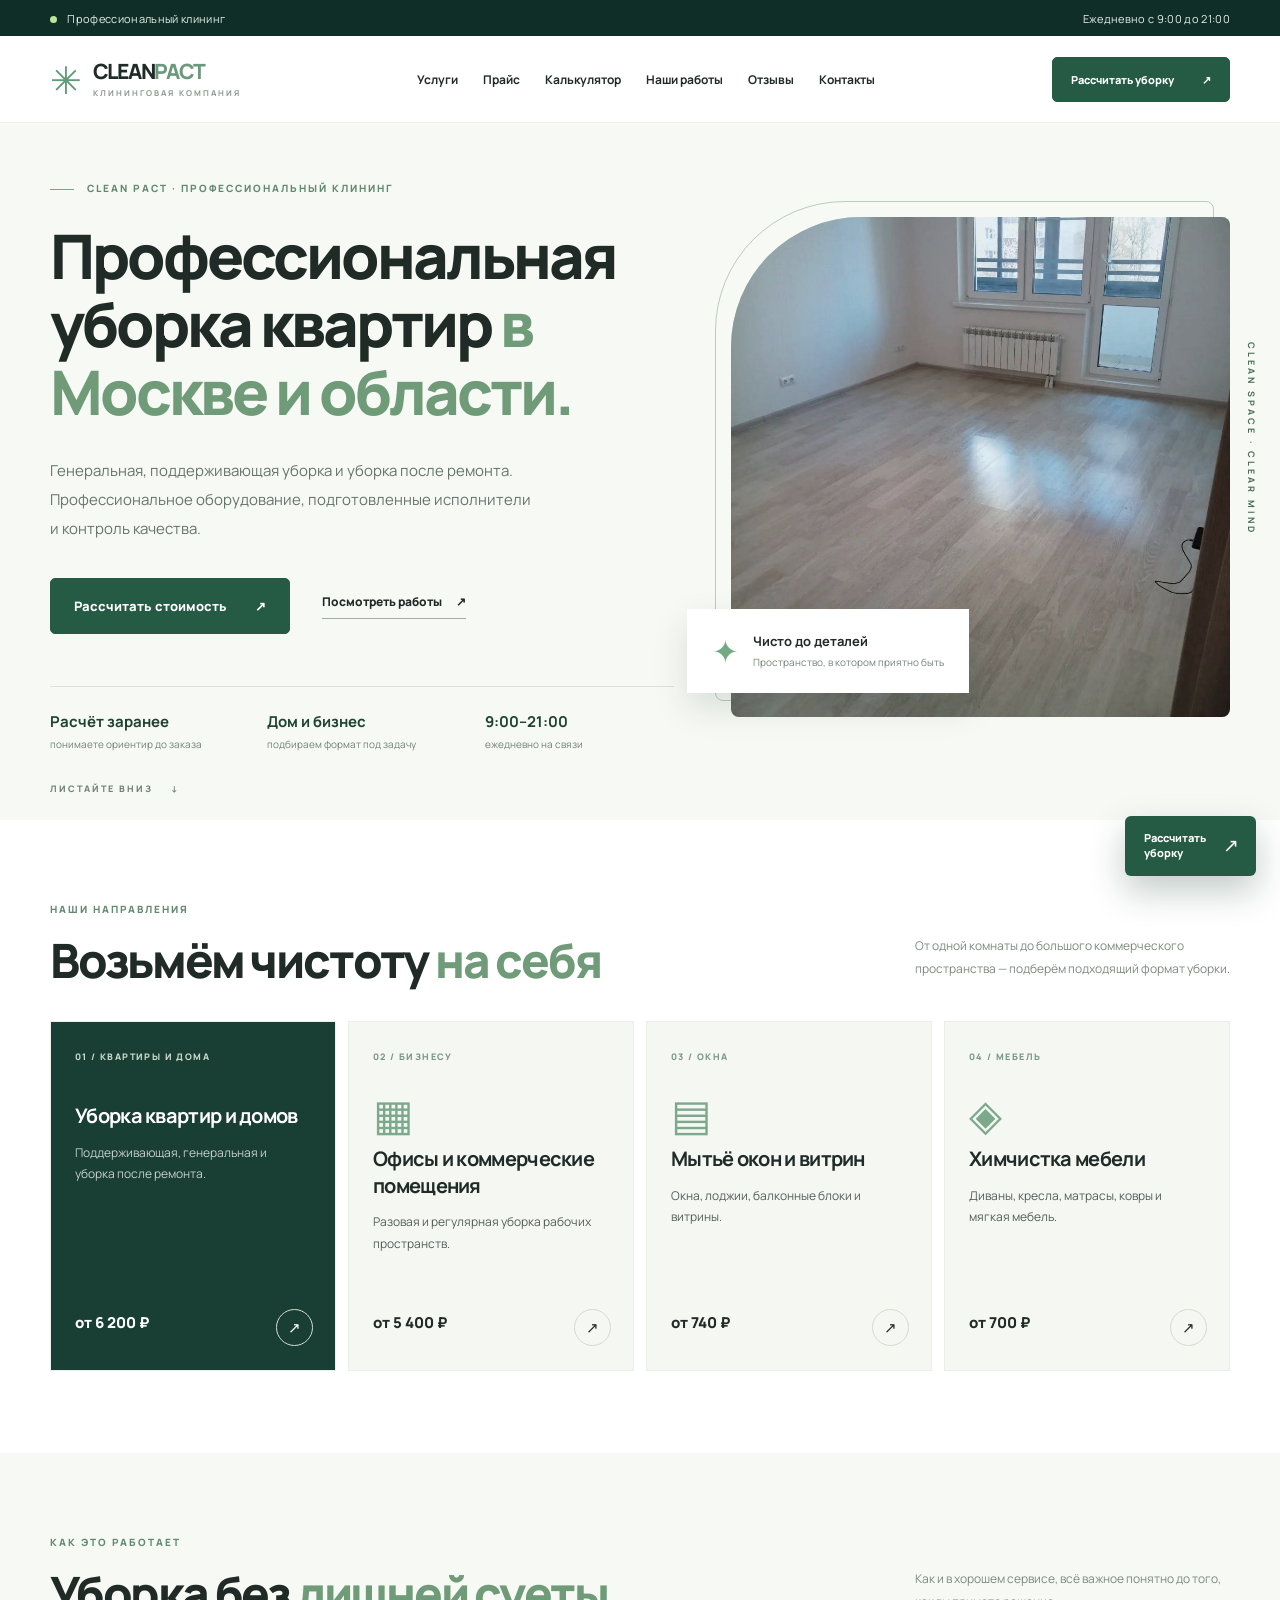
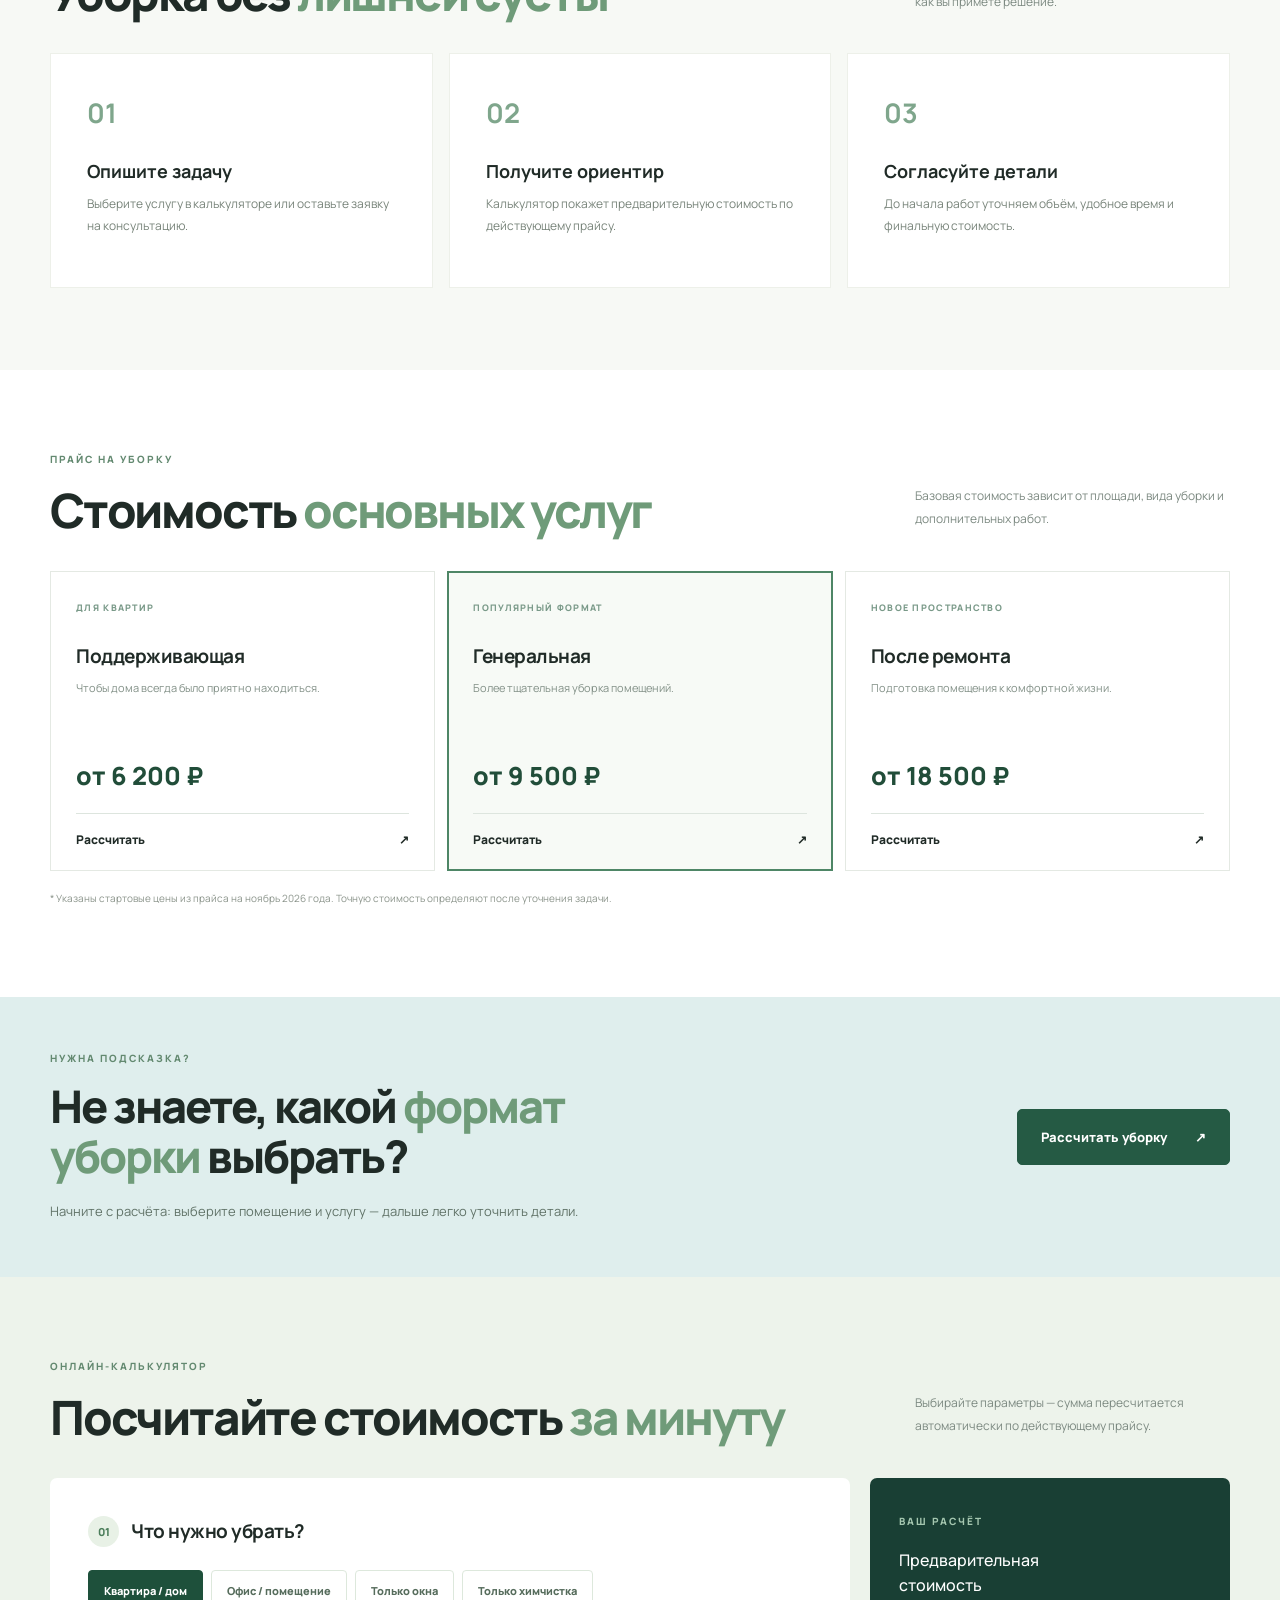
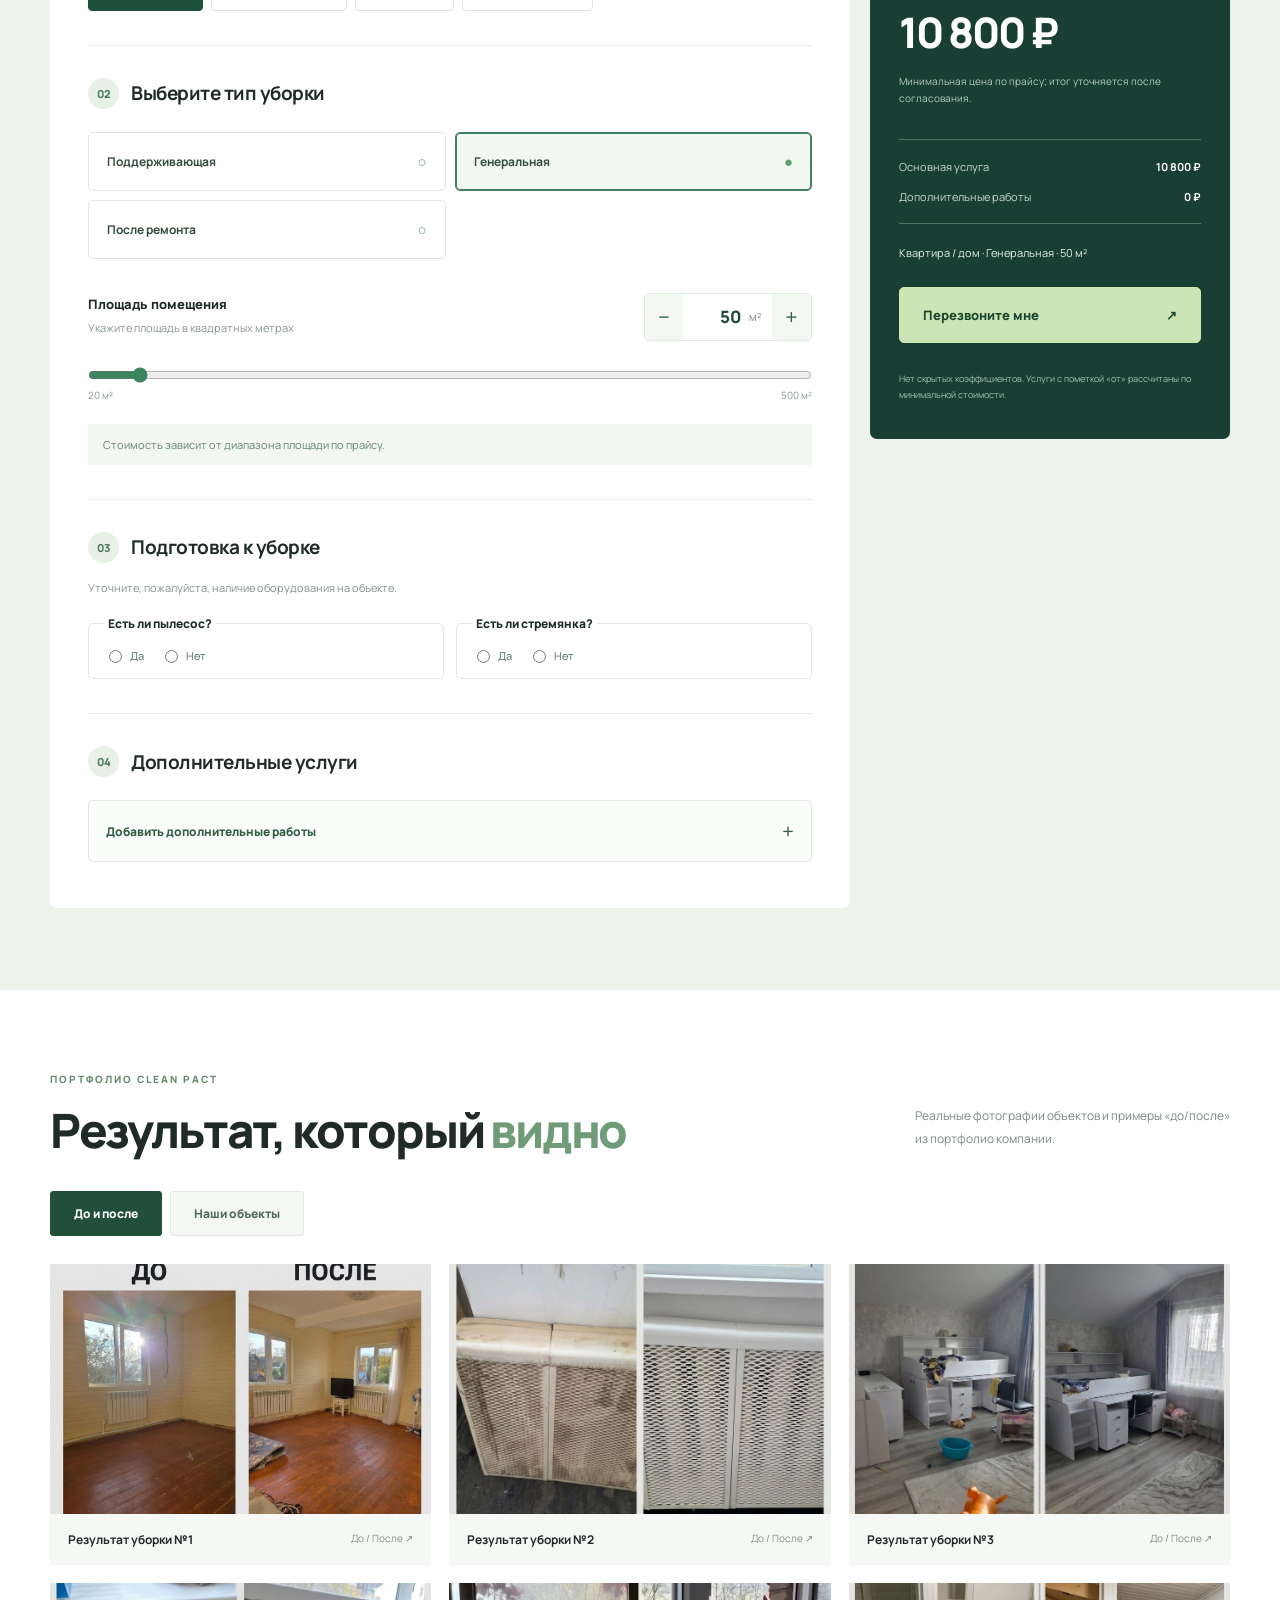
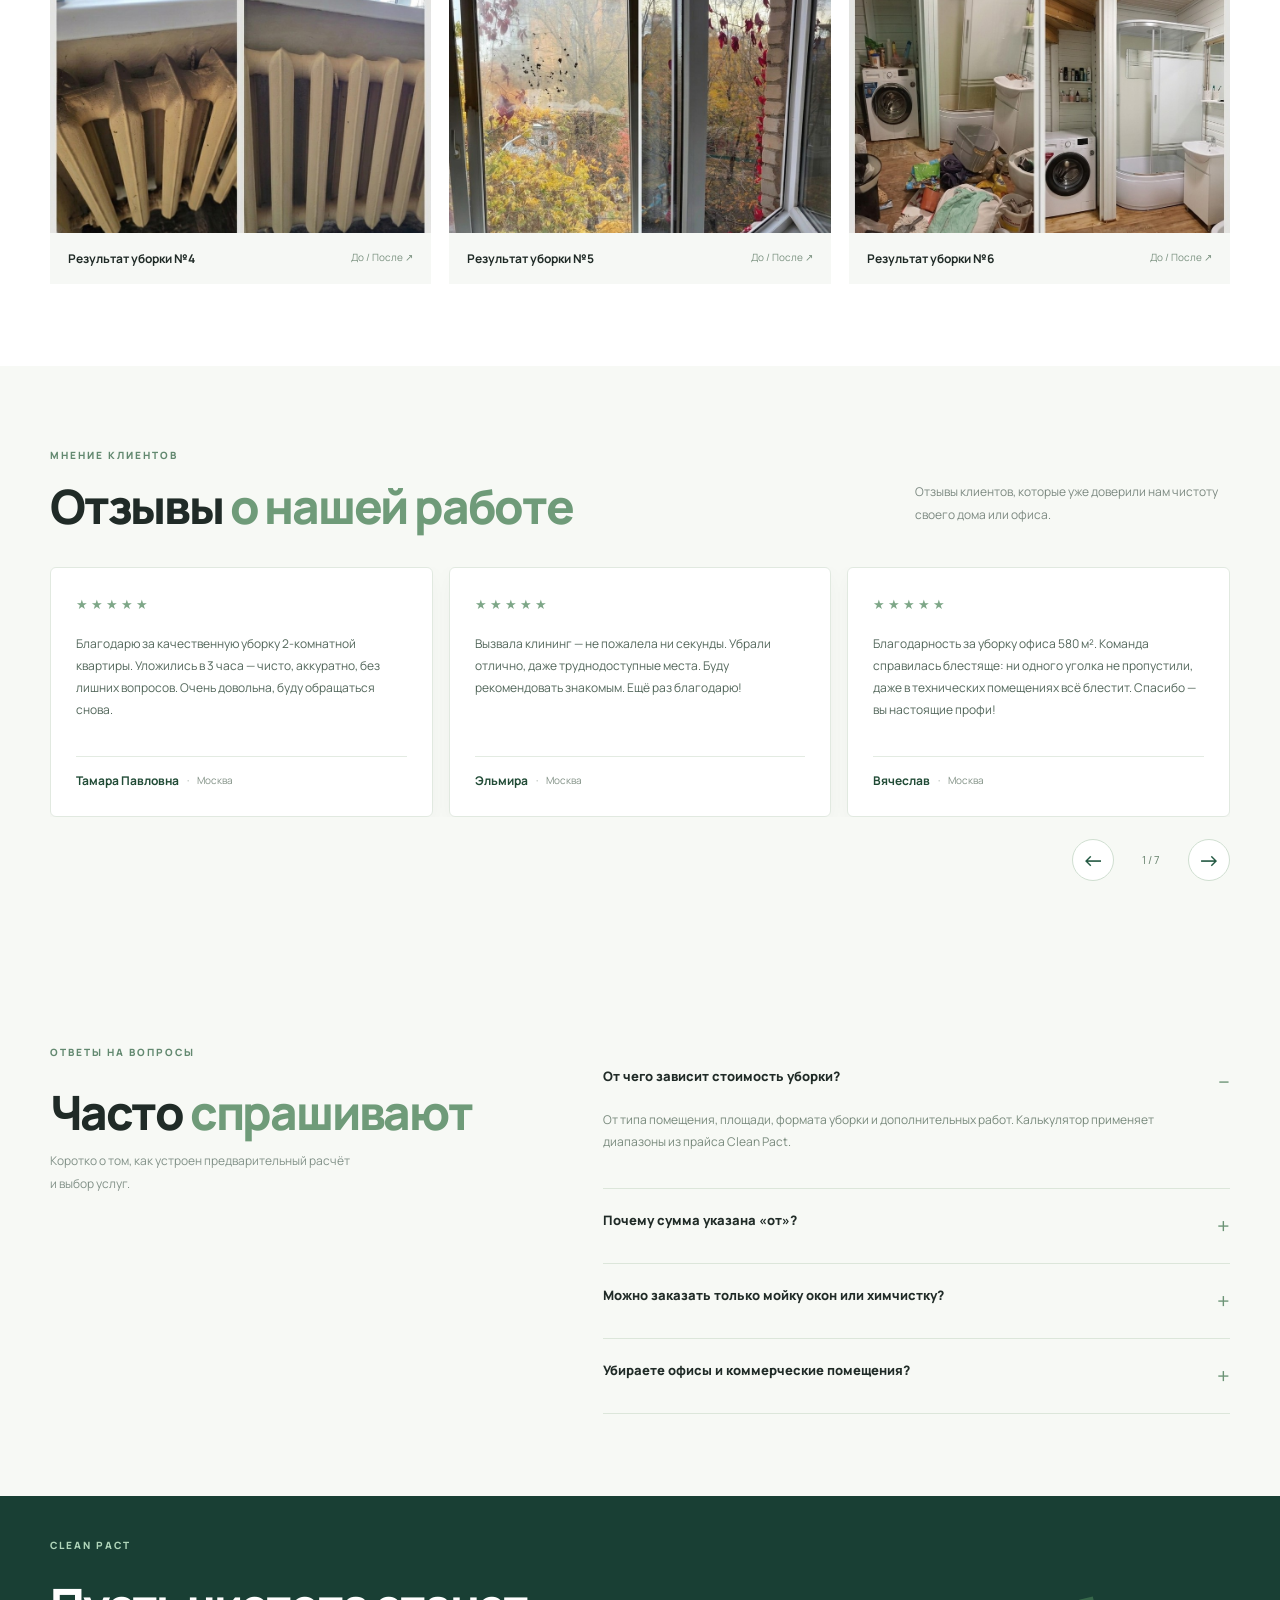
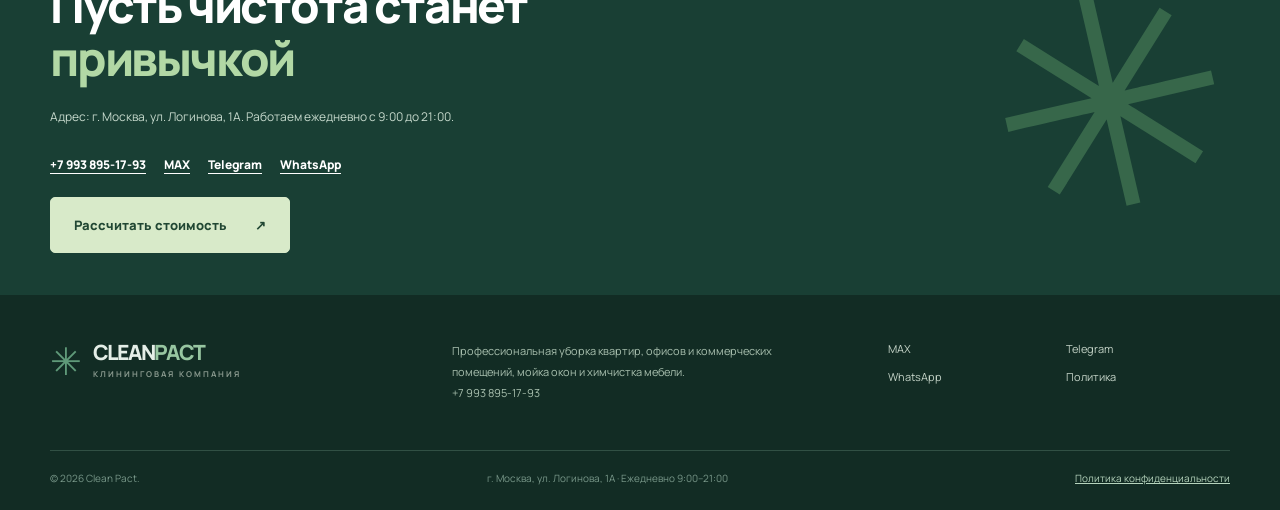
==== commit 202392e9: "Tighten landing page spacing" ====
--- a/index.html
+++ b/index.html
@@ -9,7 +9,7 @@
   <link rel="preconnect" href="https://fonts.gstatic.com" crossorigin>
   <link href="https://fonts.googleapis.com/css2?family=Manrope:wght@400;500;600;700;800&display=swap" rel="stylesheet">
   <link rel="stylesheet" href="styles.css">
-  <link rel="stylesheet" href="overrides.css?v=20261112-6">
+  <link rel="stylesheet" href="overrides.css?v=20261112-7">
 </head>
 <body>
   <div class="topbar"><div class="container topbar-in"><span><span class="dot"></span> Профессиональный клининг</span><span>Ежедневно с 9:00 до 21:00</span></div></div>
--- a/overrides.css
+++ b/overrides.css
@@ -24,3 +24,5 @@
 @media(max-width:780px){.price-cards{grid-template-columns:repeat(2,1fr)}.review-card{flex-basis:calc((100% - 16px)/2)}.equipment-questions{grid-template-columns:1fr}.consult-inner{align-items:flex-start;flex-direction:column;gap:26px}}
 @media(max-width:480px){.price-cards{grid-template-columns:1fr}.review-card{flex-basis:100%;min-height:0;padding:24px 20px}.reviews-controls{justify-content:center}}
 @media(max-width:600px){.quiz-fab{right:14px;bottom:14px}.quiz-modal__dialog{width:100%}.quiz-modal__close{right:8px;top:8px}}
+@media(min-width:781px){.section{padding:82px 0}.section-head{margin-bottom:34px}.hero-grid{min-height:610px;padding-top:58px;padding-bottom:68px}.hero-visual{height:500px}.hero-facts{margin-top:52px}.consult-strip{padding:54px 0}.cta-inner{min-height:315px;padding-top:42px;padding-bottom:42px}.footer-in{padding-top:46px;padding-bottom:46px}}
+@media(max-width:780px){.section{padding:62px 0}.hero-grid{padding-top:52px;padding-bottom:68px;gap:38px}.consult-strip{padding:52px 0}}
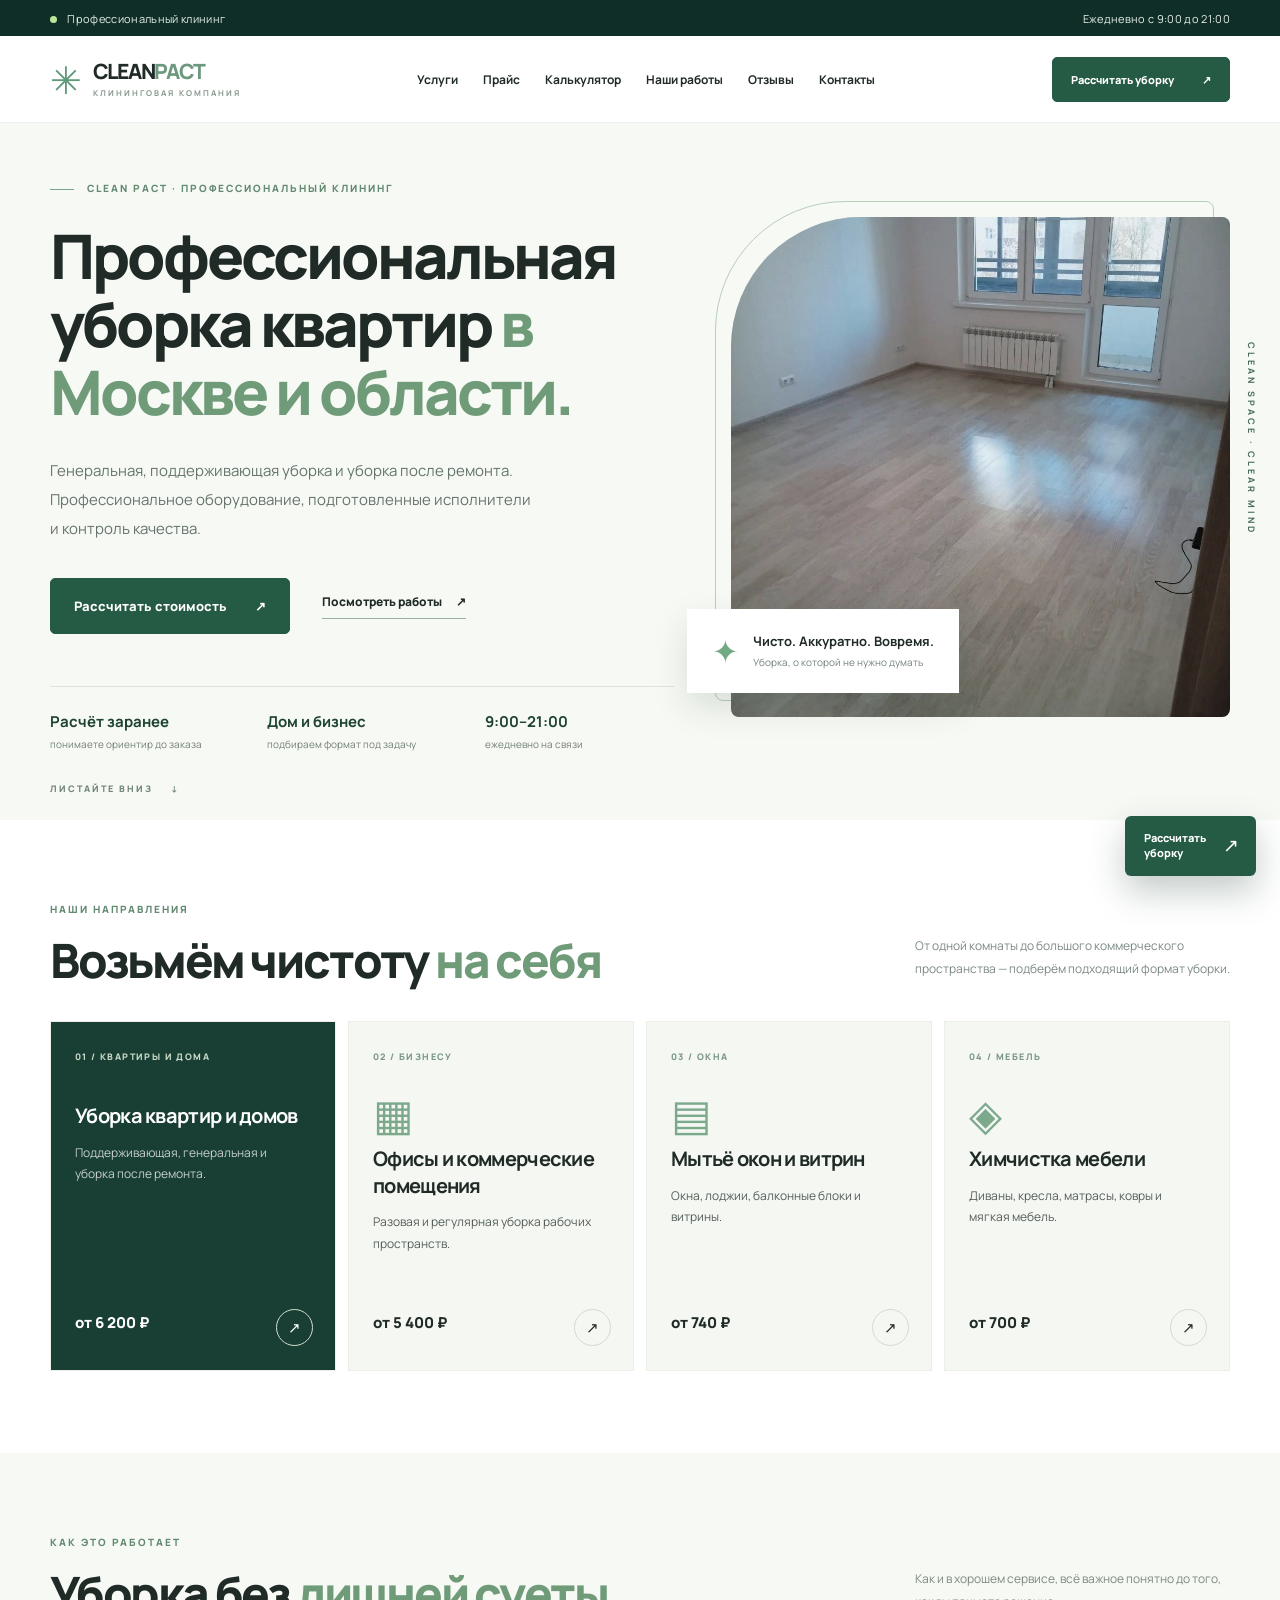
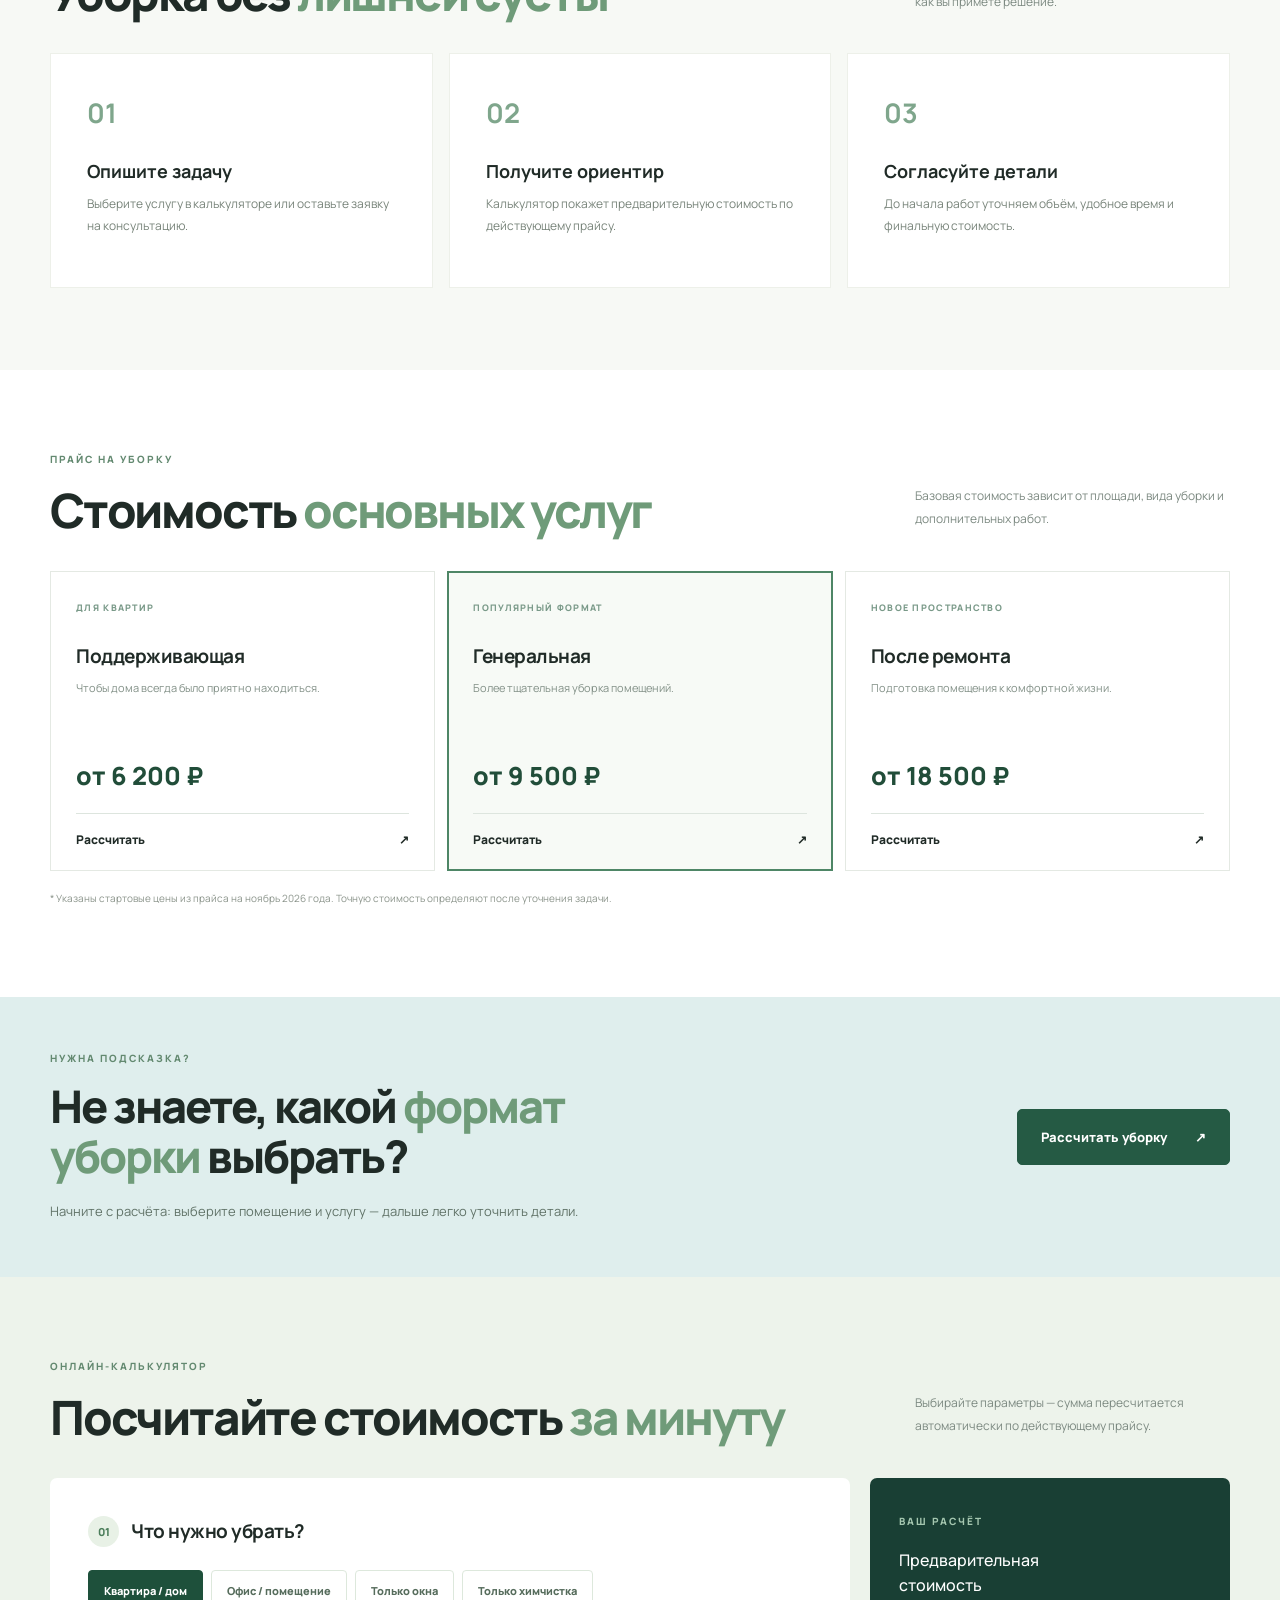
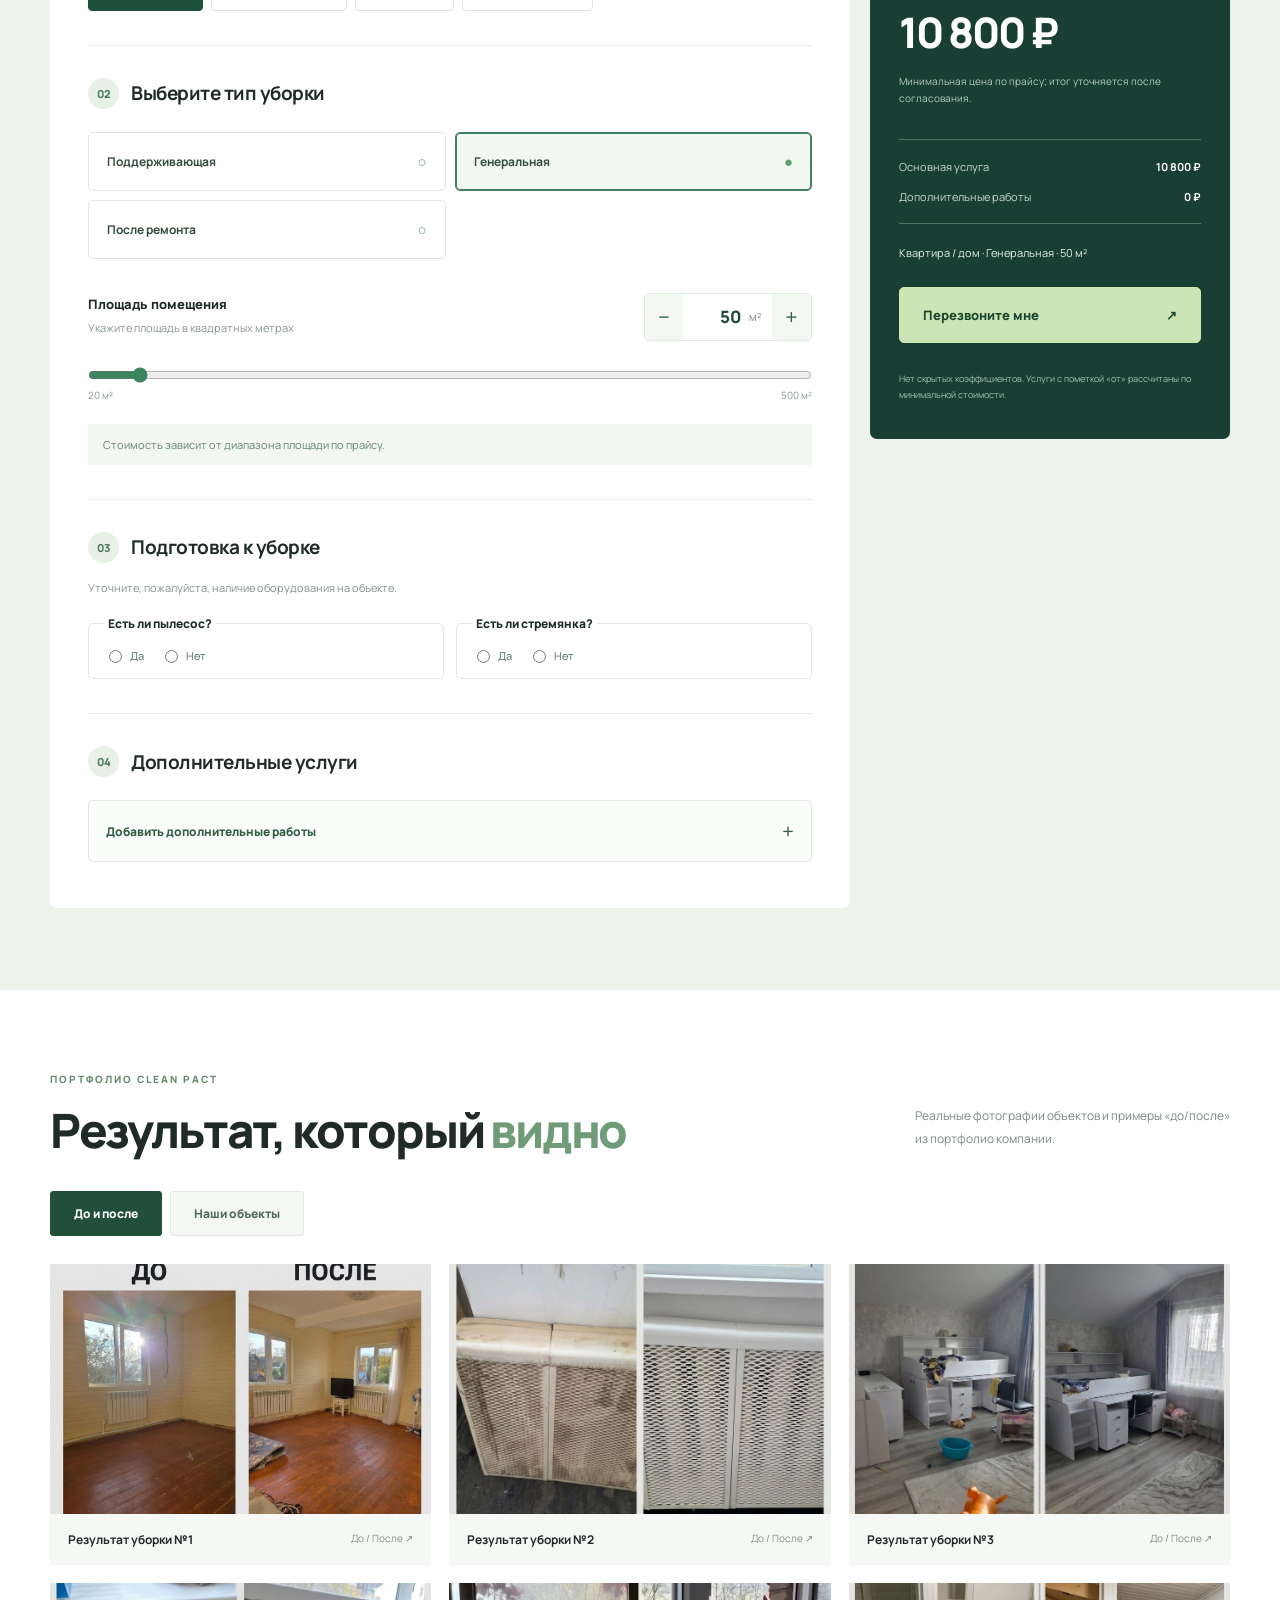
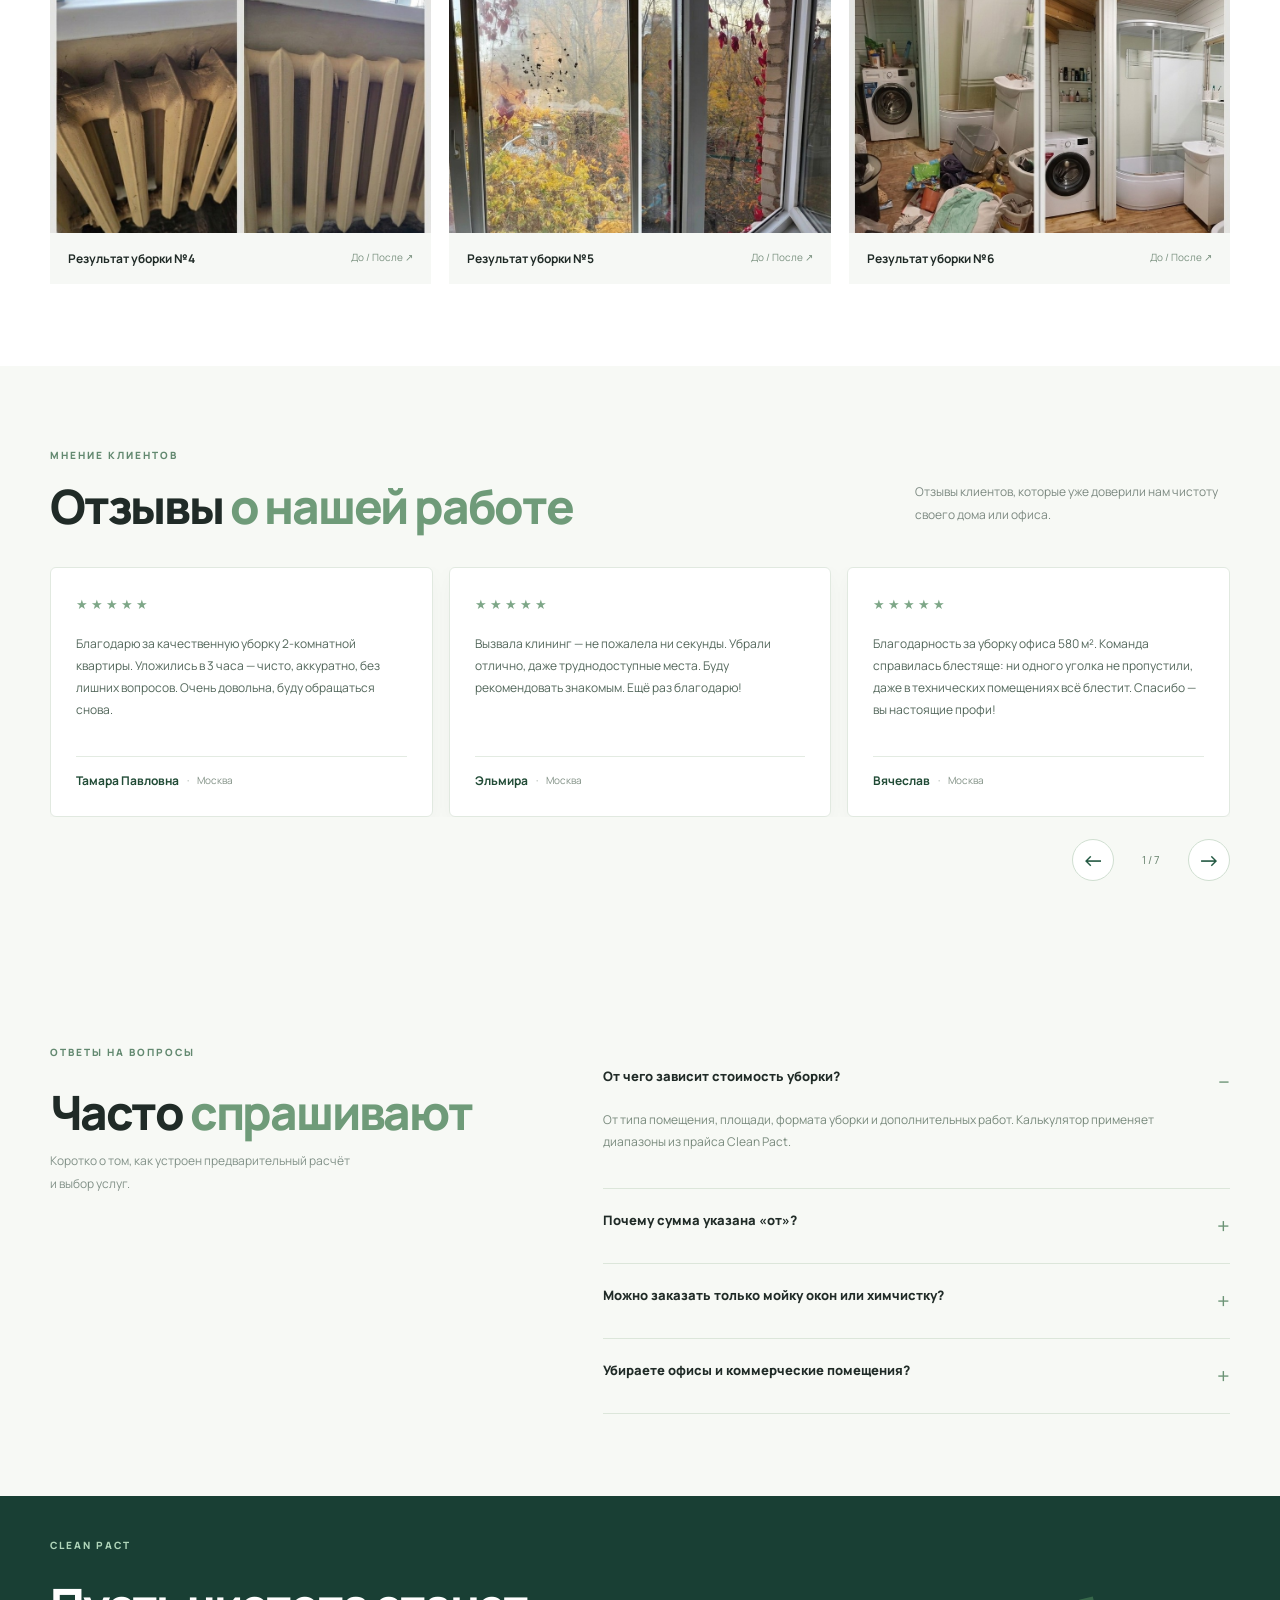
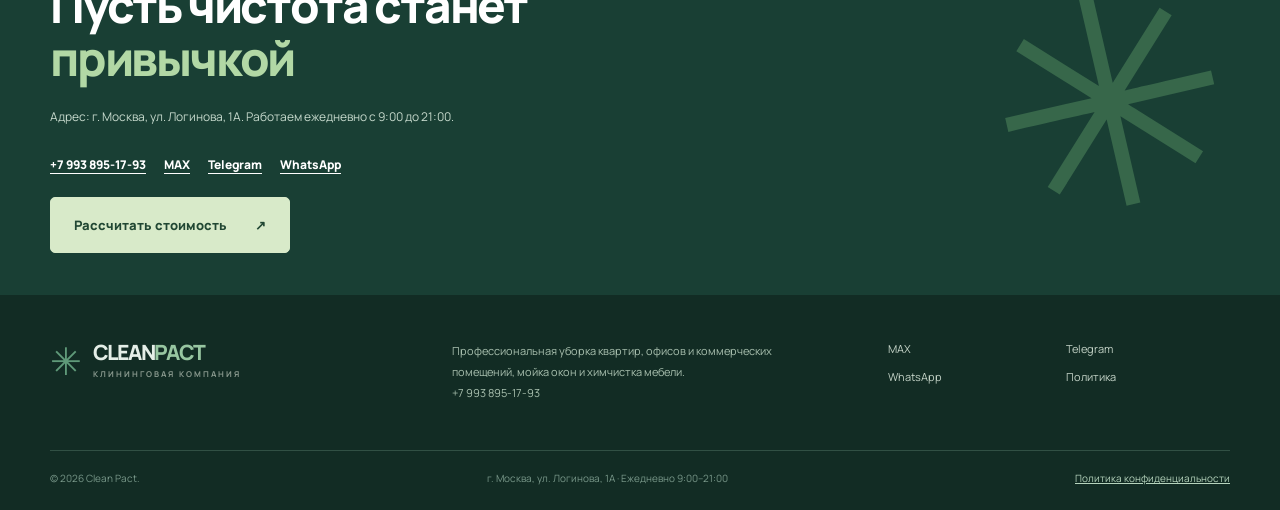
==== commit 113796d7: "Refine hero caption copy" ====
--- a/index.html
+++ b/index.html
@@ -15,7 +15,7 @@
   <div class="topbar"><div class="container topbar-in"><span><span class="dot"></span> Профессиональный клининг</span><span>Ежедневно с 9:00 до 21:00</span></div></div>
   <header class="header"><div class="container header-in"><a class="brand" href="#home" aria-label="Clean Pact — на главную"><span class="logo-mark">✳</span><span>CLEAN<span class="brand-accent">PACT</span><small>КЛИНИНГОВАЯ КОМПАНИЯ</small></span></a><nav id="nav"><a href="#services">Услуги</a><a href="#prices">Прайс</a><a href="#calculator">Калькулятор</a><a href="#works">Наши работы</a><a href="#reviews">Отзывы</a><a href="#contact">Контакты</a></nav><a class="btn btn-small head-cta" href="#calculator">Рассчитать уборку <span>↗</span></a><button id="menuBtn" class="menu-btn" aria-expanded="false" aria-controls="nav" aria-label="Открыть меню">☰</button></div></header>
   <main>
-    <section class="hero" id="home"><div class="container hero-grid"><div class="hero-copy"><div class="eyebrow"><span class="eyebrow-line"></span> CLEAN PACT · ПРОФЕССИОНАЛЬНЫЙ КЛИНИНГ</div><h1>Профессиональная уборка квартир <em>в Москве и области.</em></h1><p>Генеральная, поддерживающая уборка и уборка после ремонта. Профессиональное оборудование, подготовленные исполнители и контроль качества.</p><div class="hero-actions"><a class="btn" href="#calculator">Рассчитать стоимость <span>↗</span></a><a class="text-link" href="#works">Посмотреть работы <span>↗</span></a></div><div class="hero-facts"><div><strong>Расчёт заранее</strong><span>понимаете ориентир до заказа</span></div><div><strong>Дом и бизнес</strong><span>подбираем формат под задачу</span></div><div><strong>9:00–21:00</strong><span>ежедневно на связи</span></div></div></div><div class="hero-visual"><img src="assets/object-2.jpg" alt="Пример убранного помещения Clean Pact"><div class="hero-caption"><span class="sparkle">✦</span><div><strong>Чисто до деталей</strong><small>Пространство, в котором приятно быть</small></div></div><div class="vertical-caption">CLEAN SPACE · CLEAR MIND</div></div></div><div class="hero-down"><a href="#services">ЛИСТАЙТЕ ВНИЗ <span>↓</span></a></div></section>
+    <section class="hero" id="home"><div class="container hero-grid"><div class="hero-copy"><div class="eyebrow"><span class="eyebrow-line"></span> CLEAN PACT · ПРОФЕССИОНАЛЬНЫЙ КЛИНИНГ</div><h1>Профессиональная уборка квартир <em>в Москве и области.</em></h1><p>Генеральная, поддерживающая уборка и уборка после ремонта. Профессиональное оборудование, подготовленные исполнители и контроль качества.</p><div class="hero-actions"><a class="btn" href="#calculator">Рассчитать стоимость <span>↗</span></a><a class="text-link" href="#works">Посмотреть работы <span>↗</span></a></div><div class="hero-facts"><div><strong>Расчёт заранее</strong><span>понимаете ориентир до заказа</span></div><div><strong>Дом и бизнес</strong><span>подбираем формат под задачу</span></div><div><strong>9:00–21:00</strong><span>ежедневно на связи</span></div></div></div><div class="hero-visual"><img src="assets/object-2.jpg" alt="Пример убранного помещения Clean Pact"><div class="hero-caption"><span class="sparkle">✦</span><div><strong>Чисто. Аккуратно. Вовремя.</strong><small>Уборка, о которой не нужно думать</small></div></div><div class="vertical-caption">CLEAN SPACE · CLEAR MIND</div></div></div><div class="hero-down"><a href="#services">ЛИСТАЙТЕ ВНИЗ <span>↓</span></a></div></section>
     <section class="services section" id="services"><div class="container"><div class="section-head"><div><div class="eyebrow">НАШИ НАПРАВЛЕНИЯ</div><h2>Возьмём чистоту <em>на себя</em></h2></div><p>От одной комнаты до большого коммерческого пространства — подберём подходящий формат уборки.</p></div><div class="services-grid"><article class="service-card service-feature"><div class="service-n">01 / КВАРТИРЫ И ДОМА</div><h3>Уборка квартир и домов</h3><p>Поддерживающая, генеральная и уборка после ремонта.</p><span class="service-price">от 6 200 ₽</span><a href="#calculator" data-prefill="flat" class="round-arrow" aria-label="Рассчитать уборку квартиры">↗</a></article><article class="service-card"><div class="service-n">02 / БИЗНЕСУ</div><div class="service-icon">▦</div><h3>Офисы и коммерческие помещения</h3><p>Разовая и регулярная уборка рабочих пространств.</p><span class="service-price">от 5 400 ₽</span><a href="#calculator" data-prefill="office" class="round-arrow" aria-label="Рассчитать офис">↗</a></article><article class="service-card"><div class="service-n">03 / ОКНА</div><div class="service-icon">▤</div><h3>Мытьё окон и витрин</h3><p>Окна, лоджии, балконные блоки и витрины.</p><span class="service-price">от 740 ₽</span><a href="#calculator" data-prefill="windows" class="round-arrow" aria-label="Рассчитать окна">↗</a></article><article class="service-card"><div class="service-n">04 / МЕБЕЛЬ</div><div class="service-icon">◈</div><h3>Химчистка мебели</h3><p>Диваны, кресла, матрасы, ковры и мягкая мебель.</p><span class="service-price">от 700 ₽</span><a href="#calculator" data-prefill="furniture" class="round-arrow" aria-label="Рассчитать химчистку">↗</a></article></div></div></section>
     <section class="how section" id="about"><div class="container"><div class="section-head"><div><div class="eyebrow">КАК ЭТО РАБОТАЕТ</div><h2>Уборка без <em>лишней суеты</em></h2></div><p>Как и в хорошем сервисе, всё важное понятно до того, как вы примете решение.</p></div><div class="steps"><div class="step"><span>01</span><h3>Опишите задачу</h3><p>Выберите услугу в калькуляторе или оставьте заявку на консультацию.</p></div><div class="step"><span>02</span><h3>Получите ориентир</h3><p>Калькулятор покажет предварительную стоимость по действующему прайсу.</p></div><div class="step"><span>03</span><h3>Согласуйте детали</h3><p>До начала работ уточняем объём, удобное время и финальную стоимость.</p></div></div></div></section>
     <section class="prices section" id="prices"><div class="container"><div class="section-head"><div><div class="eyebrow">ПРАЙС НА УБОРКУ</div><h2>Стоимость <em>основных услуг</em></h2></div><p>Базовая стоимость зависит от площади, вида уборки и дополнительных работ.</p></div><div class="price-cards"><div class="price-card"><span class="price-tag">ДЛЯ КВАРТИР</span><h3>Поддерживающая</h3><p>Чтобы дома всегда было приятно находиться.</p><div class="price-value">от 6 200 ₽</div><a href="#calculator" data-plan="support">Рассчитать <span>↗</span></a></div><div class="price-card highlighted"><span class="price-tag">ПОПУЛЯРНЫЙ ФОРМАТ</span><h3>Генеральная</h3><p>Более тщательная уборка помещений.</p><div class="price-value">от 9 500 ₽</div><a href="#calculator" data-plan="general">Рассчитать <span>↗</span></a></div><div class="price-card"><span class="price-tag">НОВОЕ ПРОСТРАНСТВО</span><h3>После ремонта</h3><p>Подготовка помещения к комфортной жизни.</p><div class="price-value">от 18 500 ₽</div><a href="#calculator" data-plan="repair">Рассчитать <span>↗</span></a></div></div><p class="fine-print">* Указаны стартовые цены из прайса на ноябрь 2026 года. Точную стоимость определяют после уточнения задачи.</p></div></section>
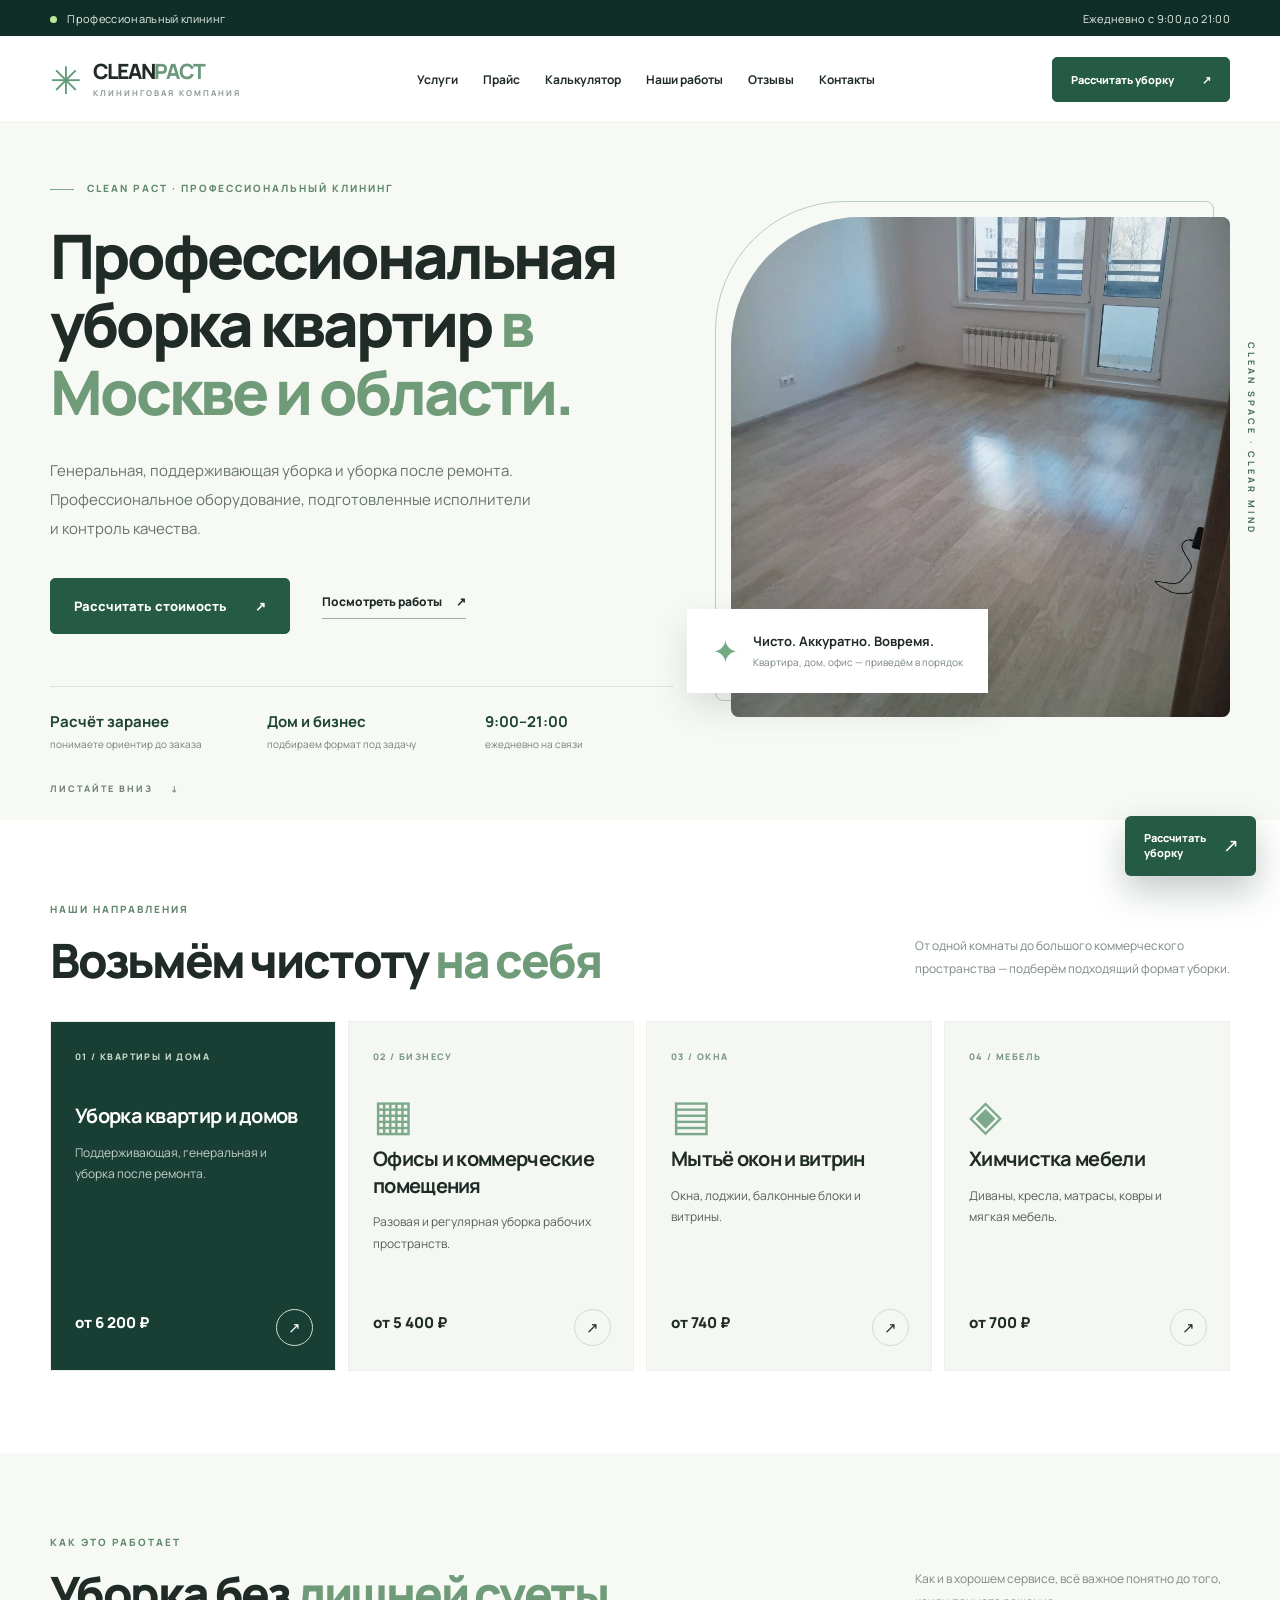
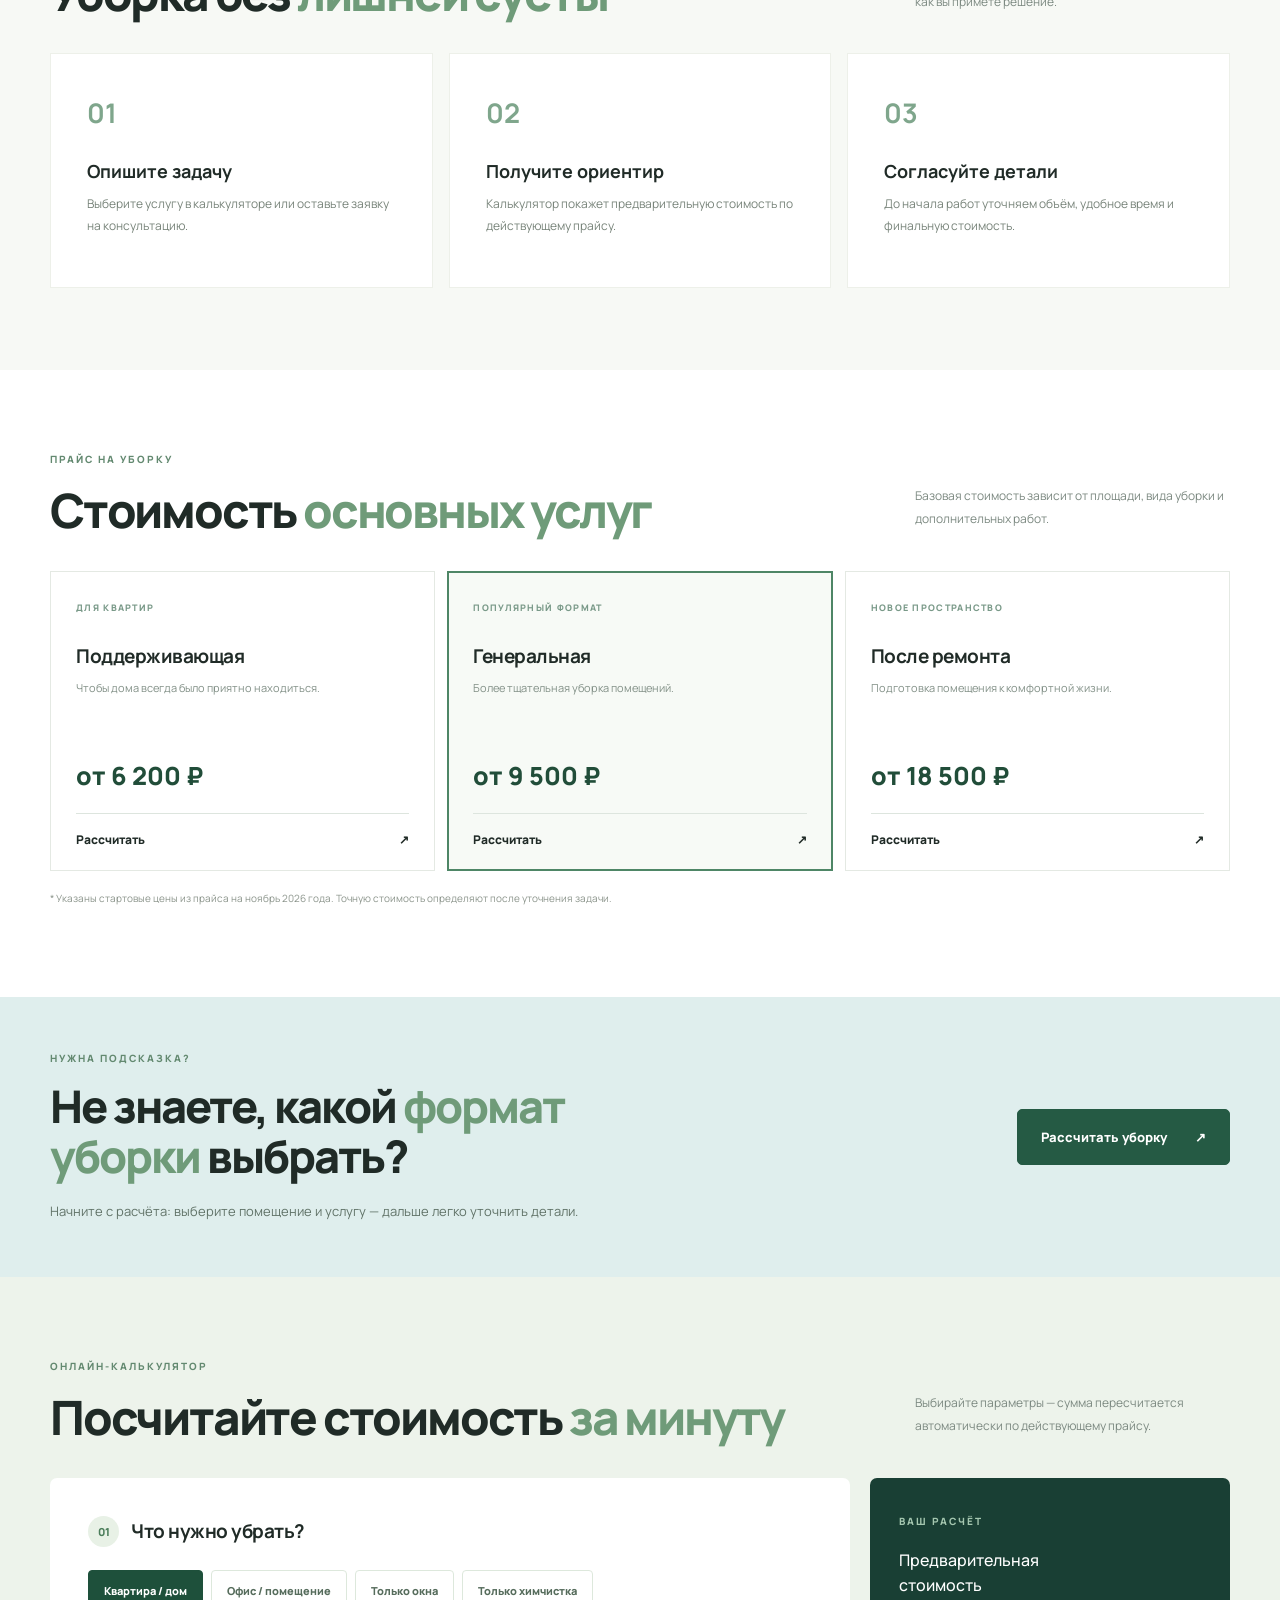
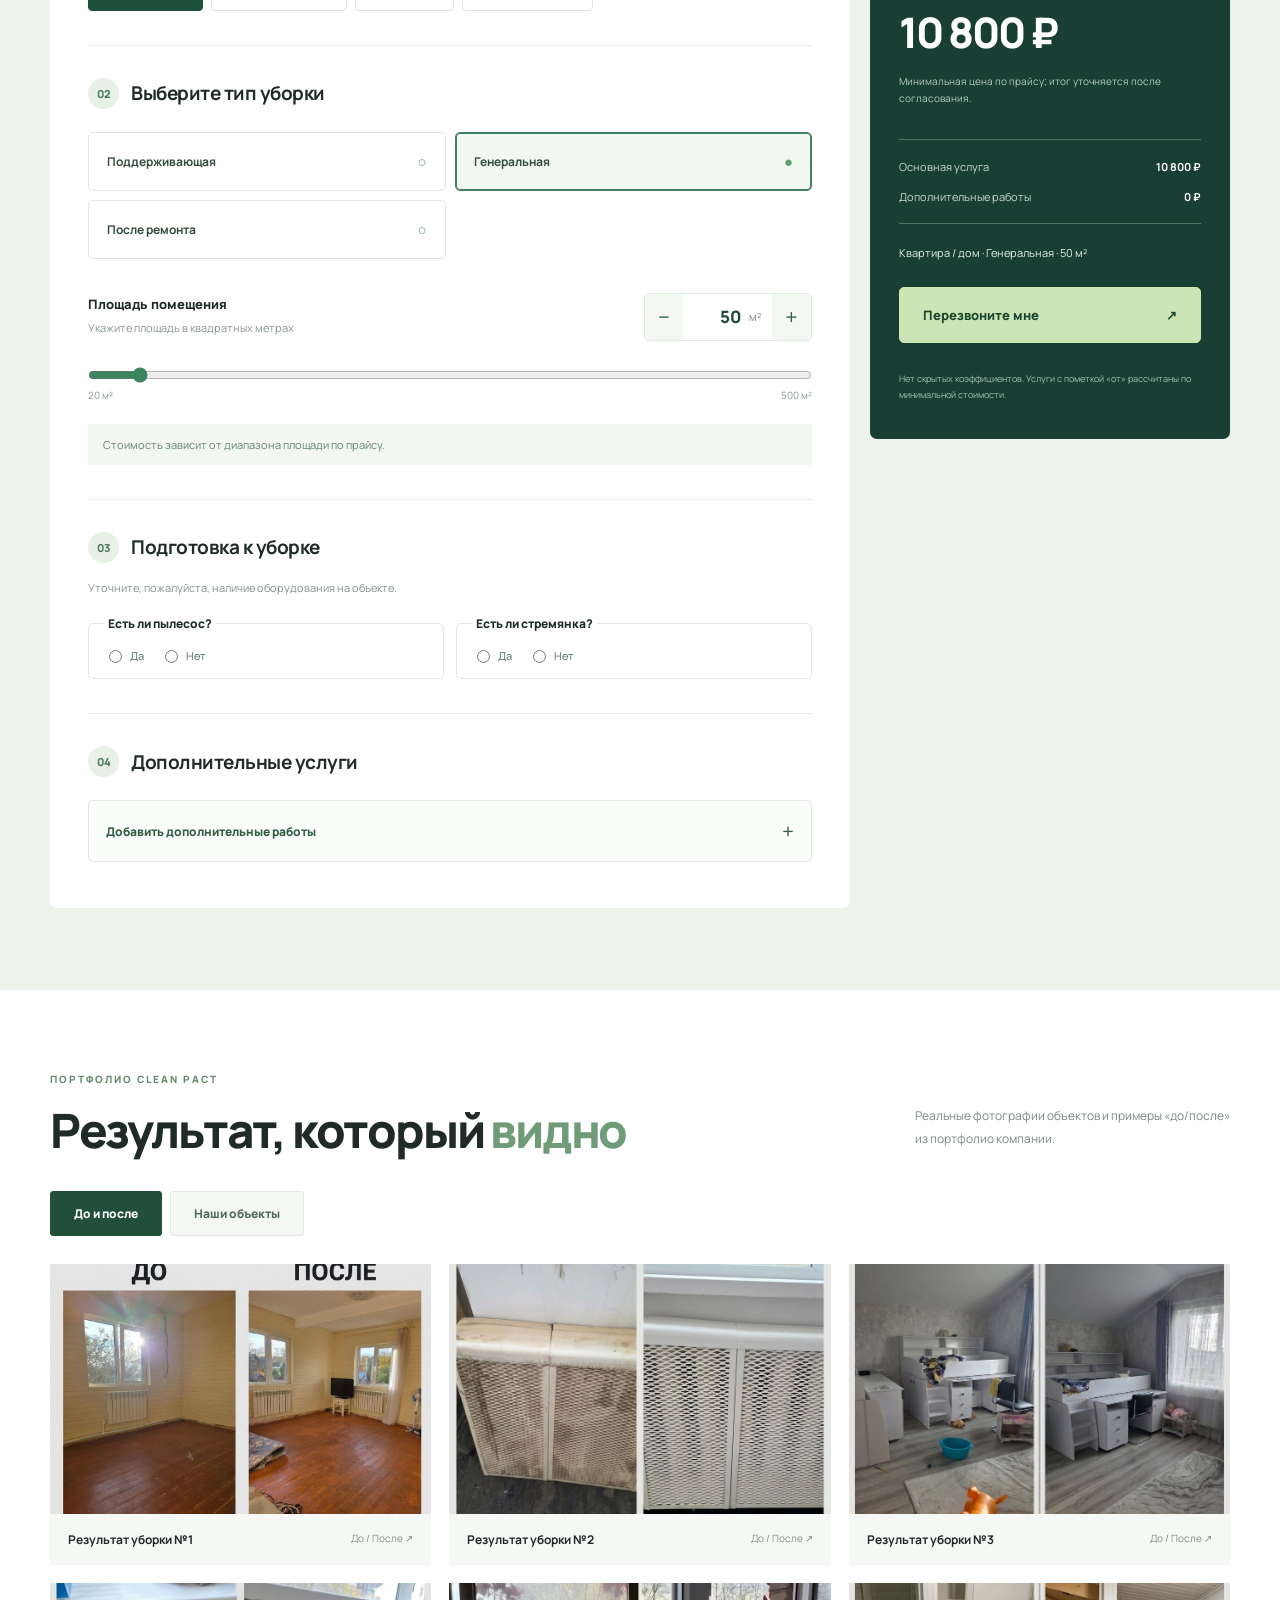
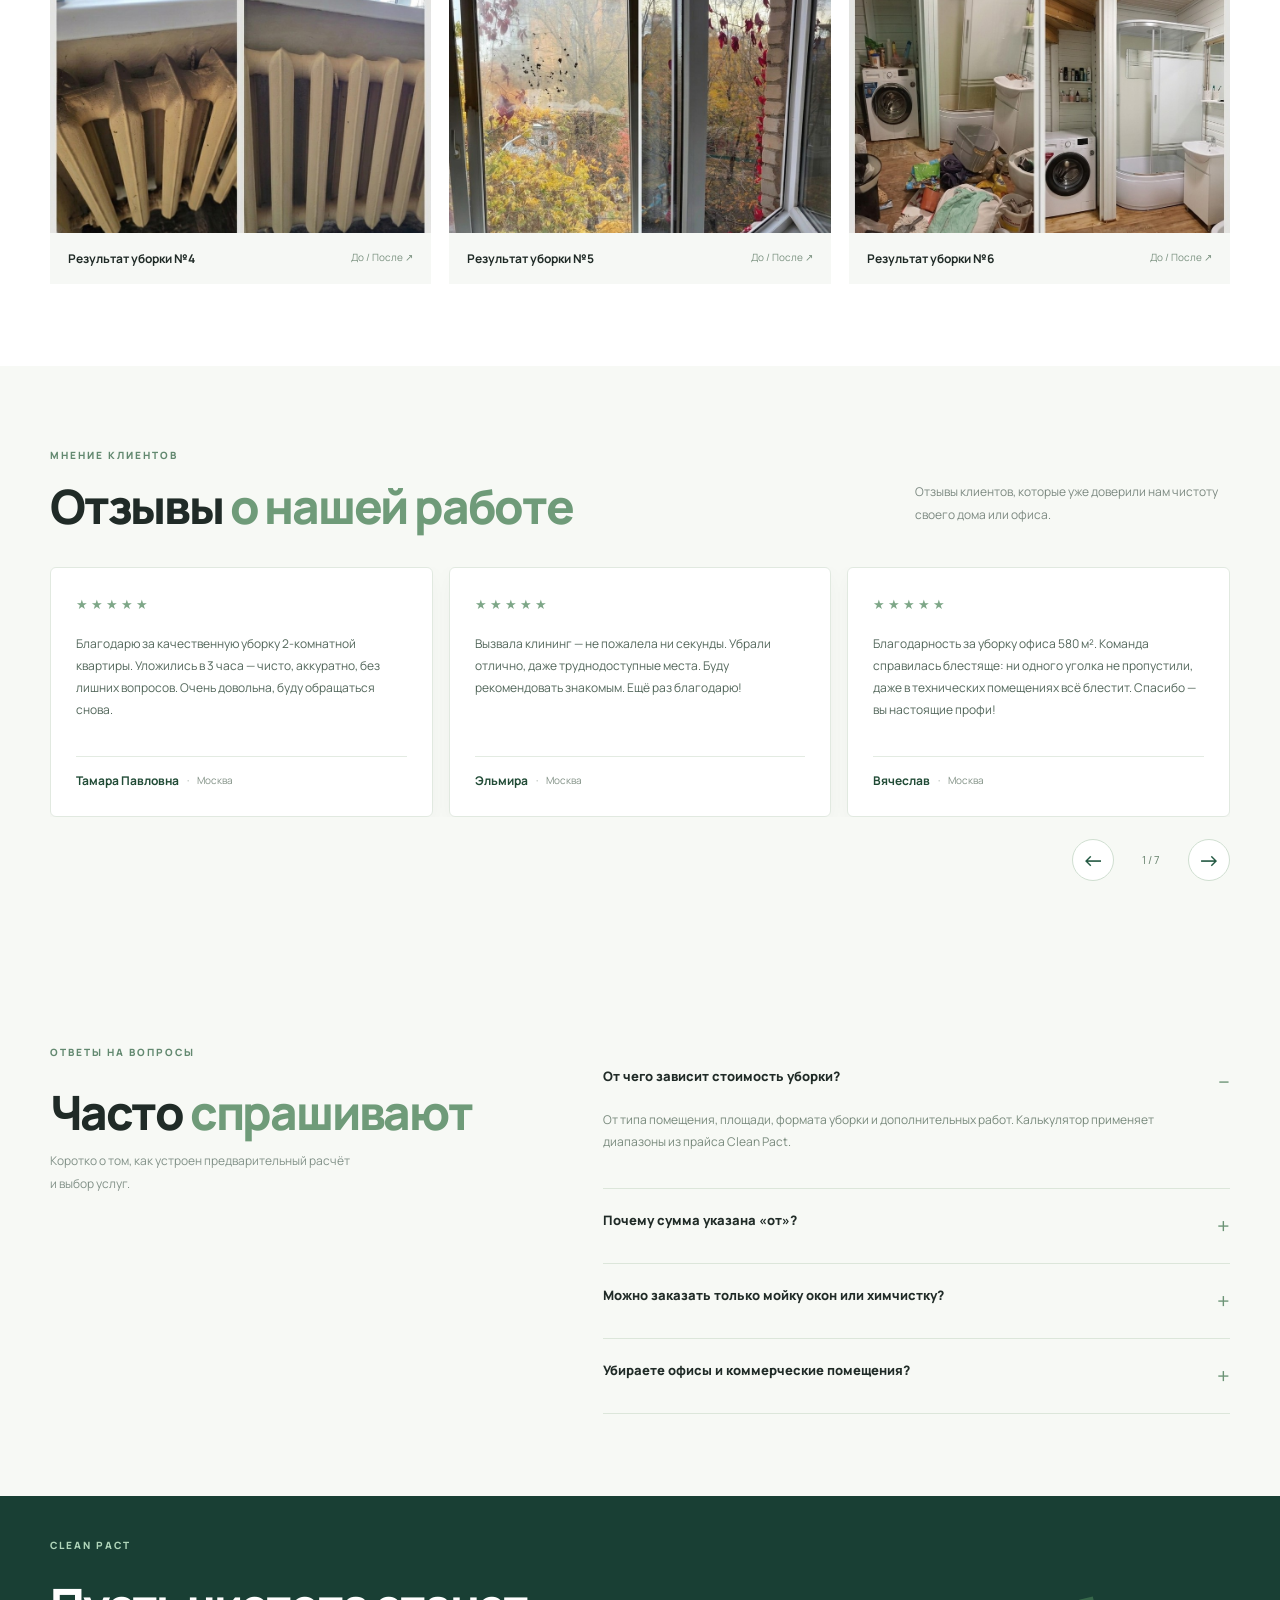
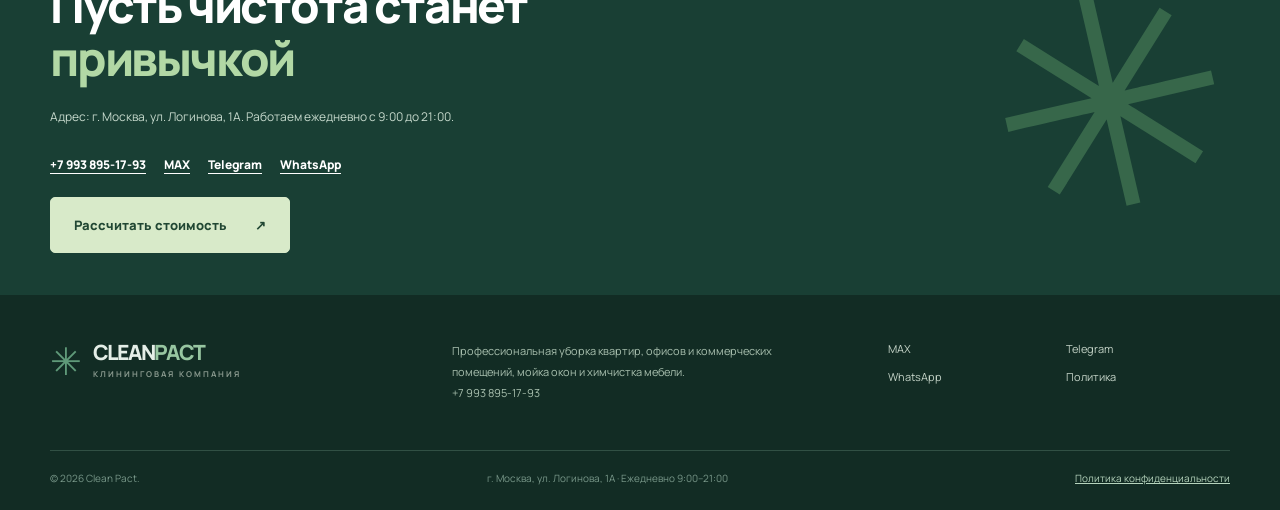
==== commit b4c0a681: "Use direct hero caption subline" ====
--- a/index.html
+++ b/index.html
@@ -15,7 +15,7 @@
   <div class="topbar"><div class="container topbar-in"><span><span class="dot"></span> Профессиональный клининг</span><span>Ежедневно с 9:00 до 21:00</span></div></div>
   <header class="header"><div class="container header-in"><a class="brand" href="#home" aria-label="Clean Pact — на главную"><span class="logo-mark">✳</span><span>CLEAN<span class="brand-accent">PACT</span><small>КЛИНИНГОВАЯ КОМПАНИЯ</small></span></a><nav id="nav"><a href="#services">Услуги</a><a href="#prices">Прайс</a><a href="#calculator">Калькулятор</a><a href="#works">Наши работы</a><a href="#reviews">Отзывы</a><a href="#contact">Контакты</a></nav><a class="btn btn-small head-cta" href="#calculator">Рассчитать уборку <span>↗</span></a><button id="menuBtn" class="menu-btn" aria-expanded="false" aria-controls="nav" aria-label="Открыть меню">☰</button></div></header>
   <main>
-    <section class="hero" id="home"><div class="container hero-grid"><div class="hero-copy"><div class="eyebrow"><span class="eyebrow-line"></span> CLEAN PACT · ПРОФЕССИОНАЛЬНЫЙ КЛИНИНГ</div><h1>Профессиональная уборка квартир <em>в Москве и области.</em></h1><p>Генеральная, поддерживающая уборка и уборка после ремонта. Профессиональное оборудование, подготовленные исполнители и контроль качества.</p><div class="hero-actions"><a class="btn" href="#calculator">Рассчитать стоимость <span>↗</span></a><a class="text-link" href="#works">Посмотреть работы <span>↗</span></a></div><div class="hero-facts"><div><strong>Расчёт заранее</strong><span>понимаете ориентир до заказа</span></div><div><strong>Дом и бизнес</strong><span>подбираем формат под задачу</span></div><div><strong>9:00–21:00</strong><span>ежедневно на связи</span></div></div></div><div class="hero-visual"><img src="assets/object-2.jpg" alt="Пример убранного помещения Clean Pact"><div class="hero-caption"><span class="sparkle">✦</span><div><strong>Чисто. Аккуратно. Вовремя.</strong><small>Уборка, о которой не нужно думать</small></div></div><div class="vertical-caption">CLEAN SPACE · CLEAR MIND</div></div></div><div class="hero-down"><a href="#services">ЛИСТАЙТЕ ВНИЗ <span>↓</span></a></div></section>
+    <section class="hero" id="home"><div class="container hero-grid"><div class="hero-copy"><div class="eyebrow"><span class="eyebrow-line"></span> CLEAN PACT · ПРОФЕССИОНАЛЬНЫЙ КЛИНИНГ</div><h1>Профессиональная уборка квартир <em>в Москве и области.</em></h1><p>Генеральная, поддерживающая уборка и уборка после ремонта. Профессиональное оборудование, подготовленные исполнители и контроль качества.</p><div class="hero-actions"><a class="btn" href="#calculator">Рассчитать стоимость <span>↗</span></a><a class="text-link" href="#works">Посмотреть работы <span>↗</span></a></div><div class="hero-facts"><div><strong>Расчёт заранее</strong><span>понимаете ориентир до заказа</span></div><div><strong>Дом и бизнес</strong><span>подбираем формат под задачу</span></div><div><strong>9:00–21:00</strong><span>ежедневно на связи</span></div></div></div><div class="hero-visual"><img src="assets/object-2.jpg" alt="Пример убранного помещения Clean Pact"><div class="hero-caption"><span class="sparkle">✦</span><div><strong>Чисто. Аккуратно. Вовремя.</strong><small>Квартира, дом, офис — приведём в порядок</small></div></div><div class="vertical-caption">CLEAN SPACE · CLEAR MIND</div></div></div><div class="hero-down"><a href="#services">ЛИСТАЙТЕ ВНИЗ <span>↓</span></a></div></section>
     <section class="services section" id="services"><div class="container"><div class="section-head"><div><div class="eyebrow">НАШИ НАПРАВЛЕНИЯ</div><h2>Возьмём чистоту <em>на себя</em></h2></div><p>От одной комнаты до большого коммерческого пространства — подберём подходящий формат уборки.</p></div><div class="services-grid"><article class="service-card service-feature"><div class="service-n">01 / КВАРТИРЫ И ДОМА</div><h3>Уборка квартир и домов</h3><p>Поддерживающая, генеральная и уборка после ремонта.</p><span class="service-price">от 6 200 ₽</span><a href="#calculator" data-prefill="flat" class="round-arrow" aria-label="Рассчитать уборку квартиры">↗</a></article><article class="service-card"><div class="service-n">02 / БИЗНЕСУ</div><div class="service-icon">▦</div><h3>Офисы и коммерческие помещения</h3><p>Разовая и регулярная уборка рабочих пространств.</p><span class="service-price">от 5 400 ₽</span><a href="#calculator" data-prefill="office" class="round-arrow" aria-label="Рассчитать офис">↗</a></article><article class="service-card"><div class="service-n">03 / ОКНА</div><div class="service-icon">▤</div><h3>Мытьё окон и витрин</h3><p>Окна, лоджии, балконные блоки и витрины.</p><span class="service-price">от 740 ₽</span><a href="#calculator" data-prefill="windows" class="round-arrow" aria-label="Рассчитать окна">↗</a></article><article class="service-card"><div class="service-n">04 / МЕБЕЛЬ</div><div class="service-icon">◈</div><h3>Химчистка мебели</h3><p>Диваны, кресла, матрасы, ковры и мягкая мебель.</p><span class="service-price">от 700 ₽</span><a href="#calculator" data-prefill="furniture" class="round-arrow" aria-label="Рассчитать химчистку">↗</a></article></div></div></section>
     <section class="how section" id="about"><div class="container"><div class="section-head"><div><div class="eyebrow">КАК ЭТО РАБОТАЕТ</div><h2>Уборка без <em>лишней суеты</em></h2></div><p>Как и в хорошем сервисе, всё важное понятно до того, как вы примете решение.</p></div><div class="steps"><div class="step"><span>01</span><h3>Опишите задачу</h3><p>Выберите услугу в калькуляторе или оставьте заявку на консультацию.</p></div><div class="step"><span>02</span><h3>Получите ориентир</h3><p>Калькулятор покажет предварительную стоимость по действующему прайсу.</p></div><div class="step"><span>03</span><h3>Согласуйте детали</h3><p>До начала работ уточняем объём, удобное время и финальную стоимость.</p></div></div></div></section>
     <section class="prices section" id="prices"><div class="container"><div class="section-head"><div><div class="eyebrow">ПРАЙС НА УБОРКУ</div><h2>Стоимость <em>основных услуг</em></h2></div><p>Базовая стоимость зависит от площади, вида уборки и дополнительных работ.</p></div><div class="price-cards"><div class="price-card"><span class="price-tag">ДЛЯ КВАРТИР</span><h3>Поддерживающая</h3><p>Чтобы дома всегда было приятно находиться.</p><div class="price-value">от 6 200 ₽</div><a href="#calculator" data-plan="support">Рассчитать <span>↗</span></a></div><div class="price-card highlighted"><span class="price-tag">ПОПУЛЯРНЫЙ ФОРМАТ</span><h3>Генеральная</h3><p>Более тщательная уборка помещений.</p><div class="price-value">от 9 500 ₽</div><a href="#calculator" data-plan="general">Рассчитать <span>↗</span></a></div><div class="price-card"><span class="price-tag">НОВОЕ ПРОСТРАНСТВО</span><h3>После ремонта</h3><p>Подготовка помещения к комфортной жизни.</p><div class="price-value">от 18 500 ₽</div><a href="#calculator" data-plan="repair">Рассчитать <span>↗</span></a></div></div><p class="fine-print">* Указаны стартовые цены из прайса на ноябрь 2026 года. Точную стоимость определяют после уточнения задачи.</p></div></section>
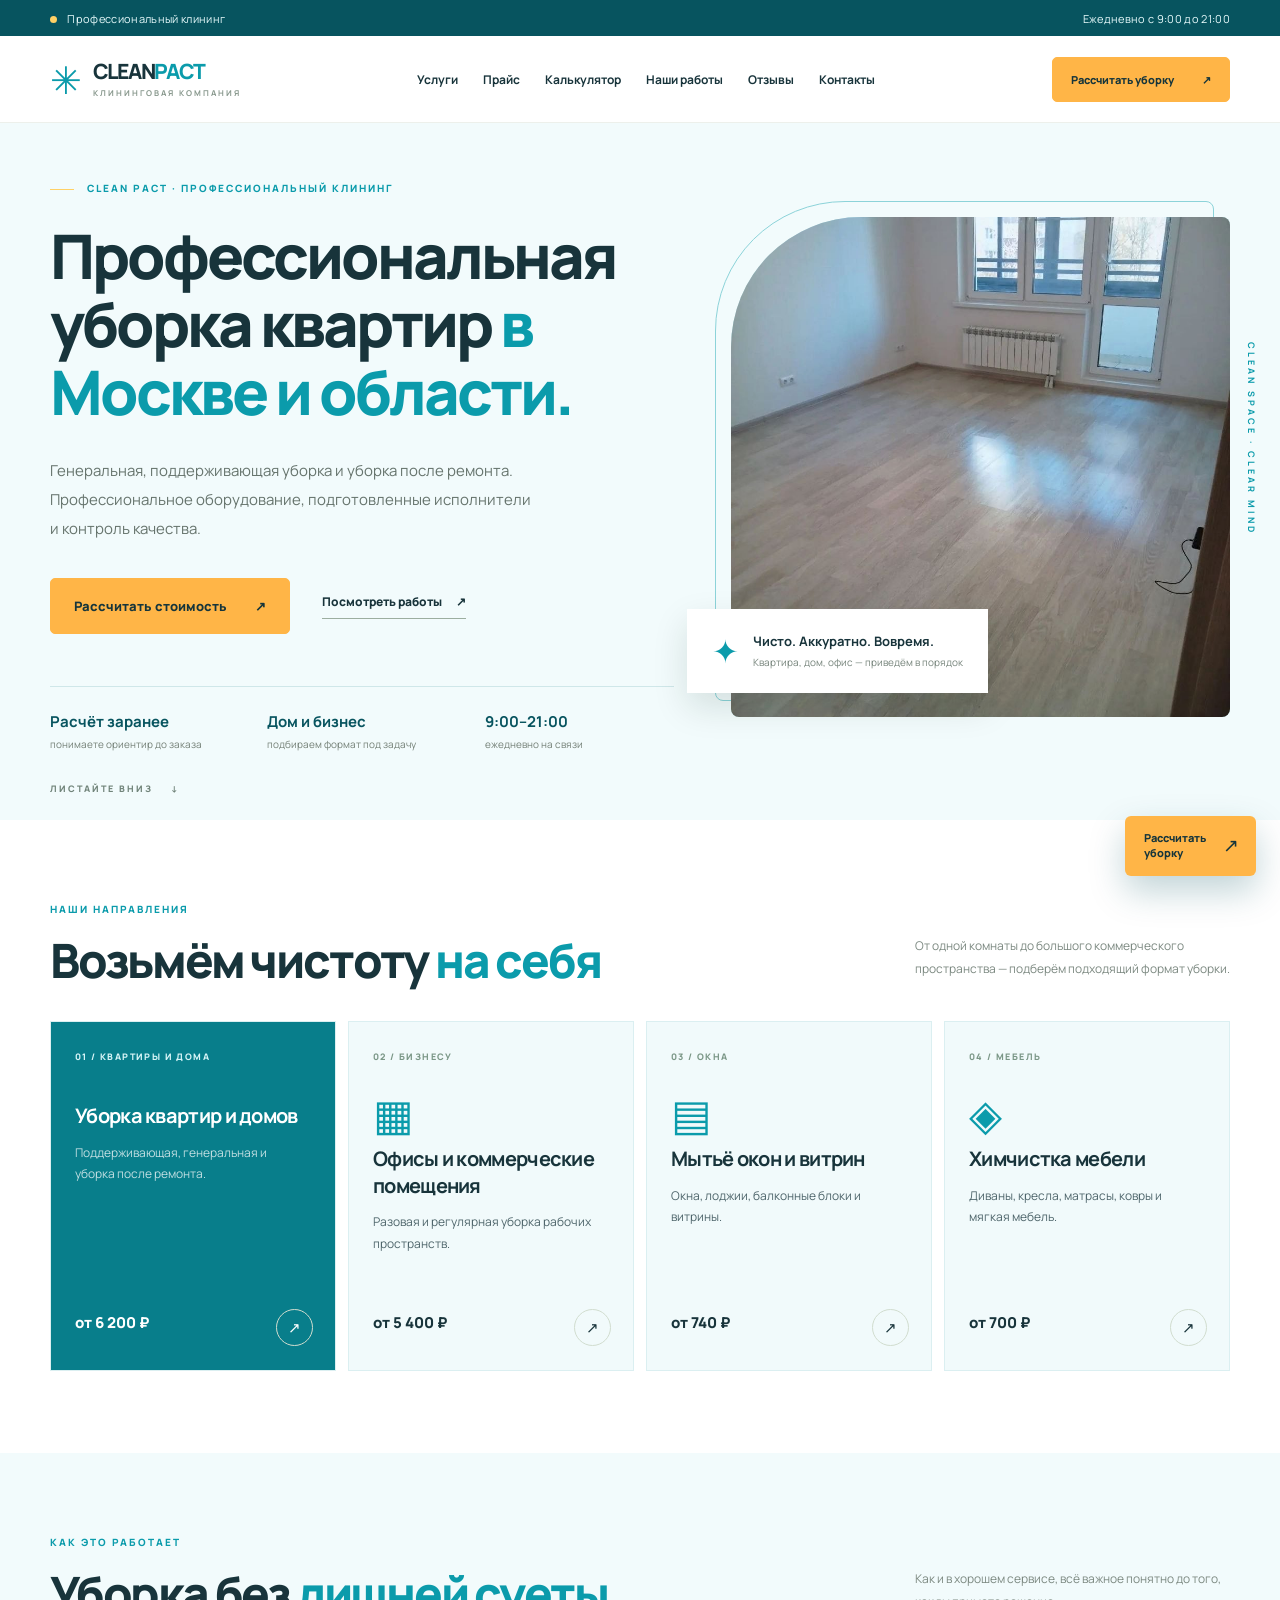
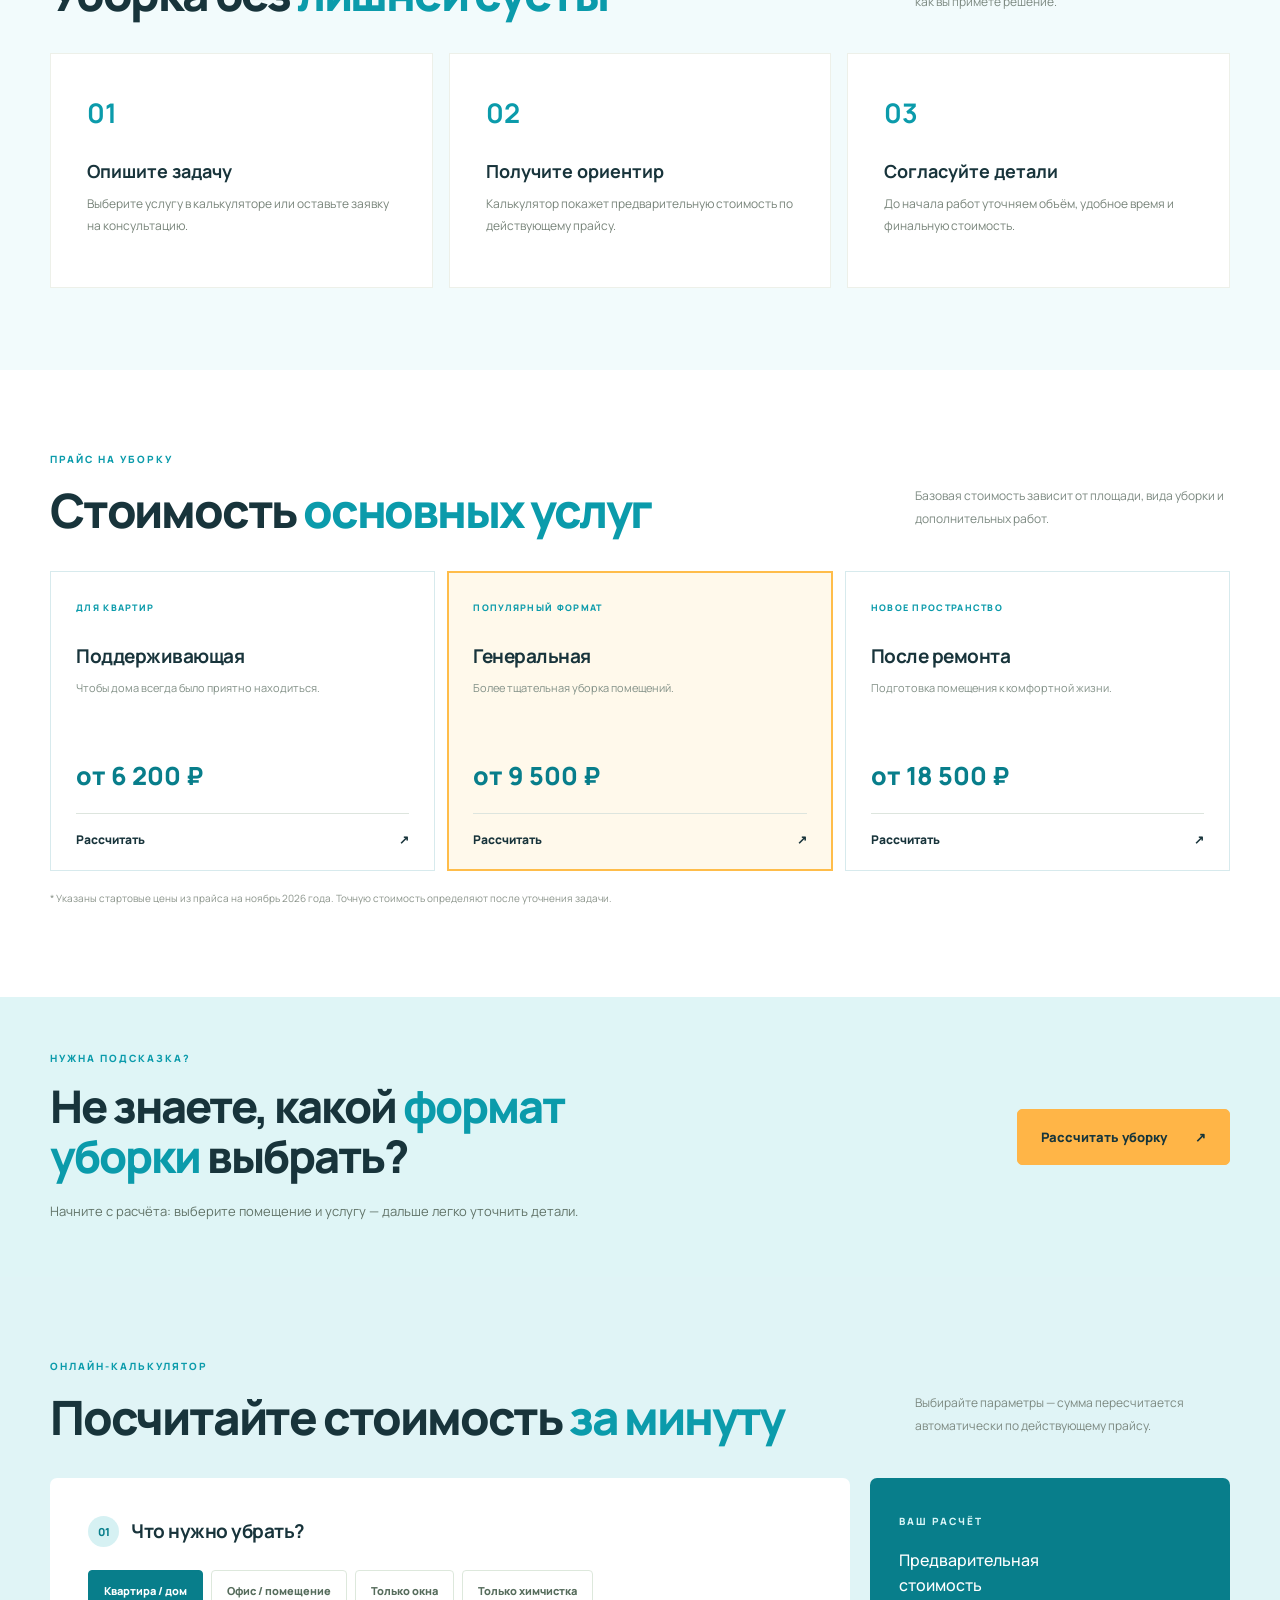
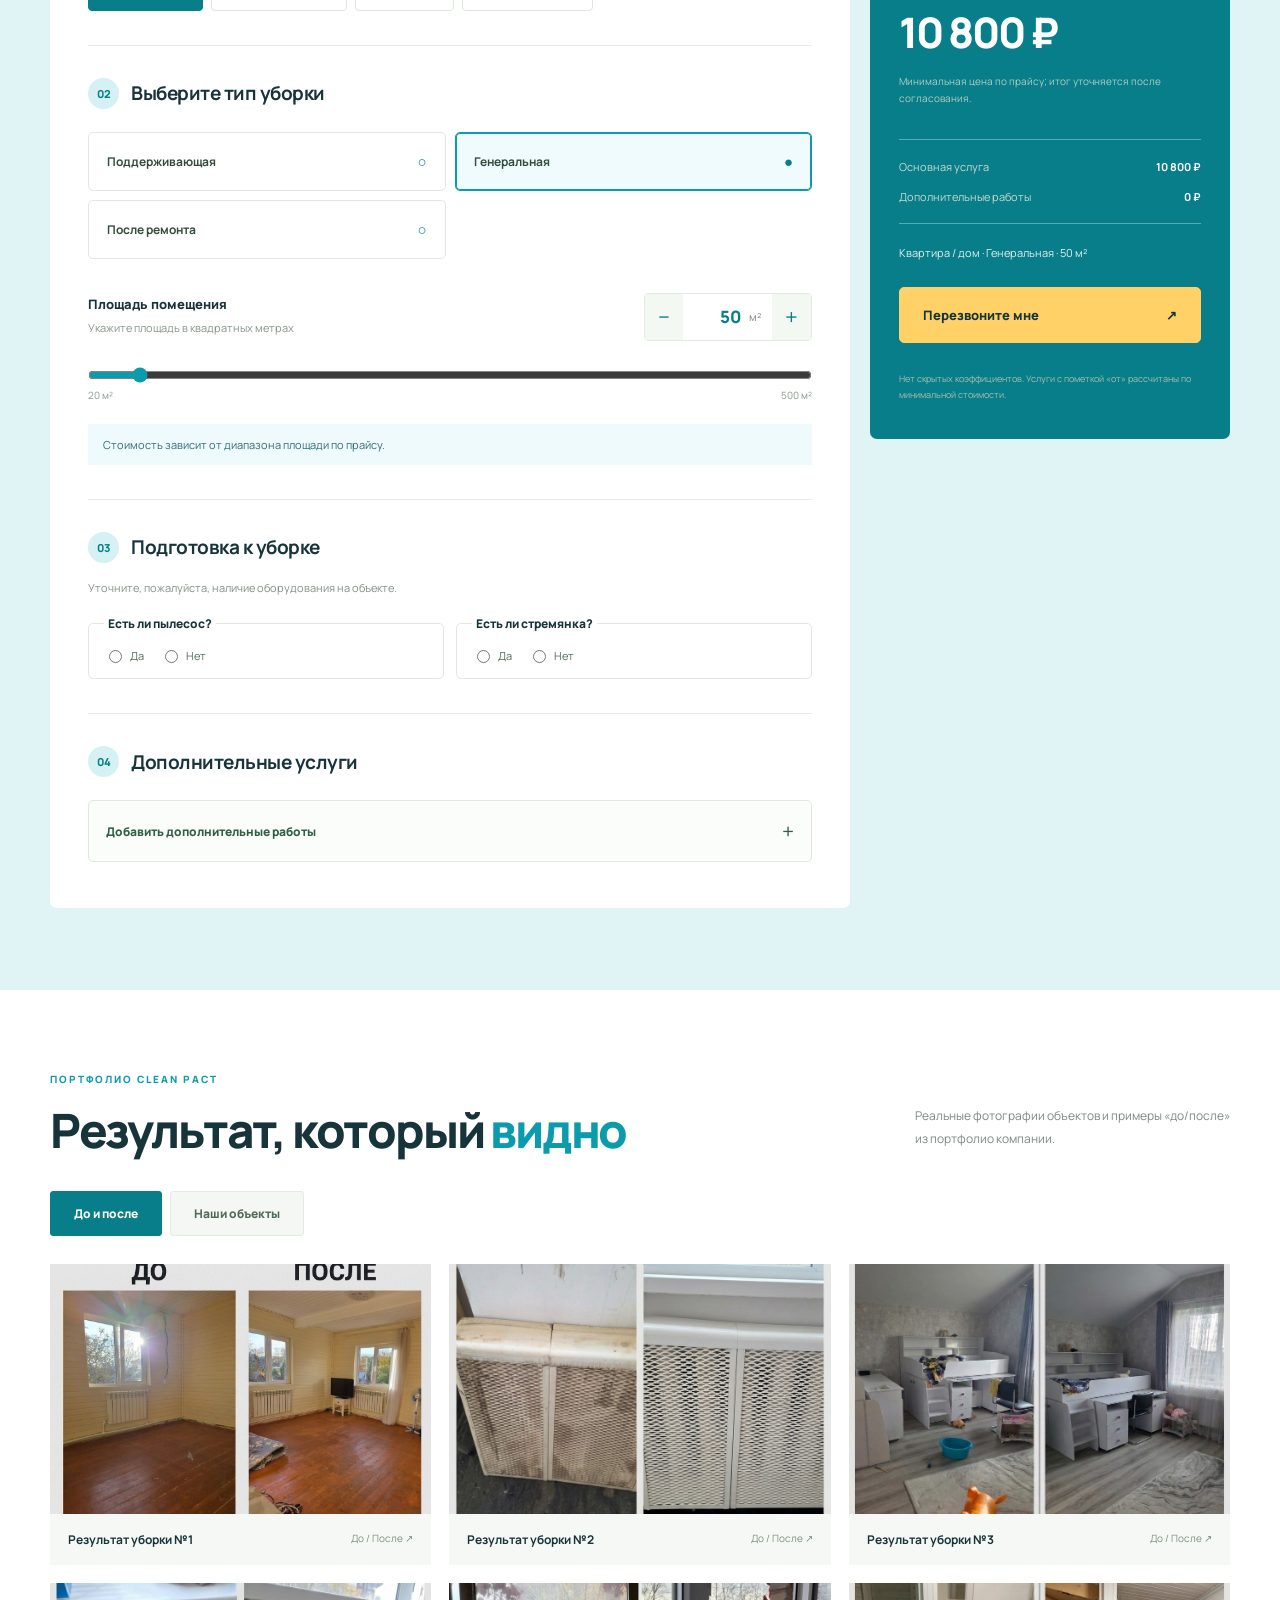
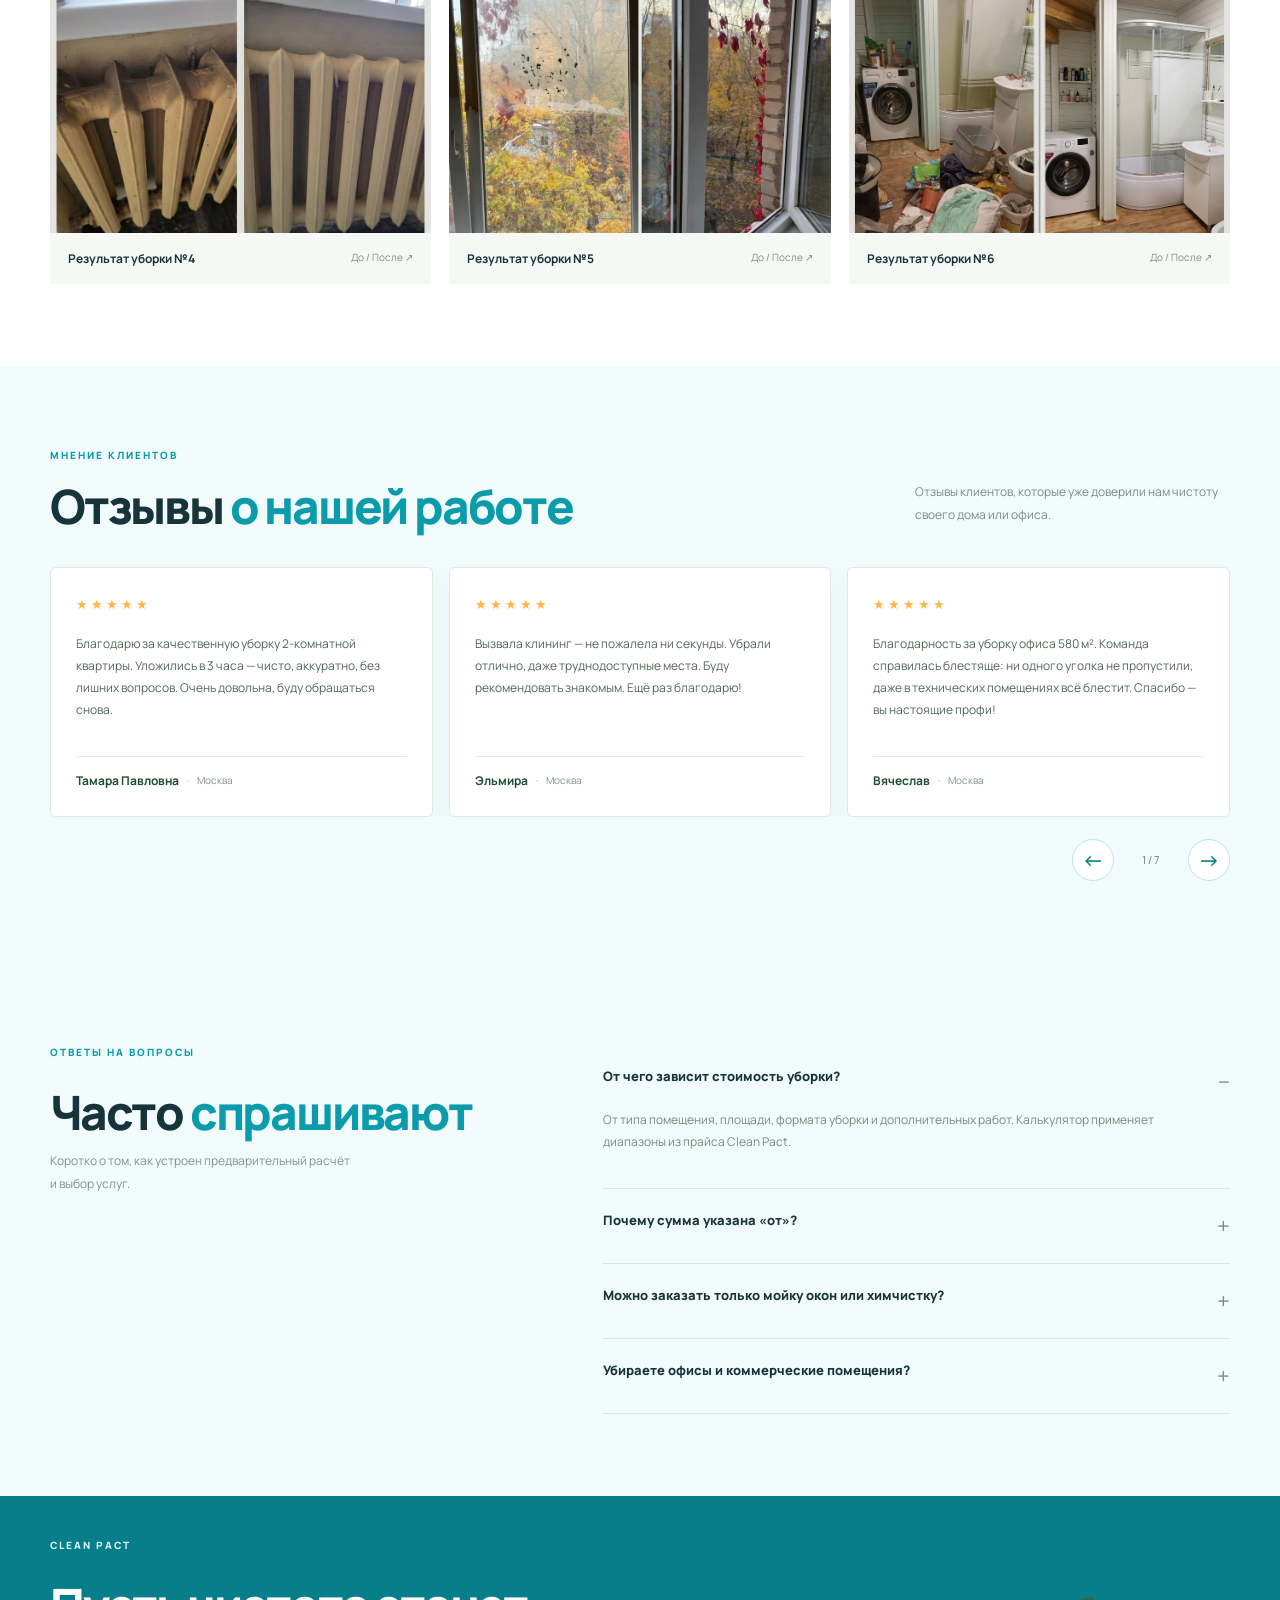
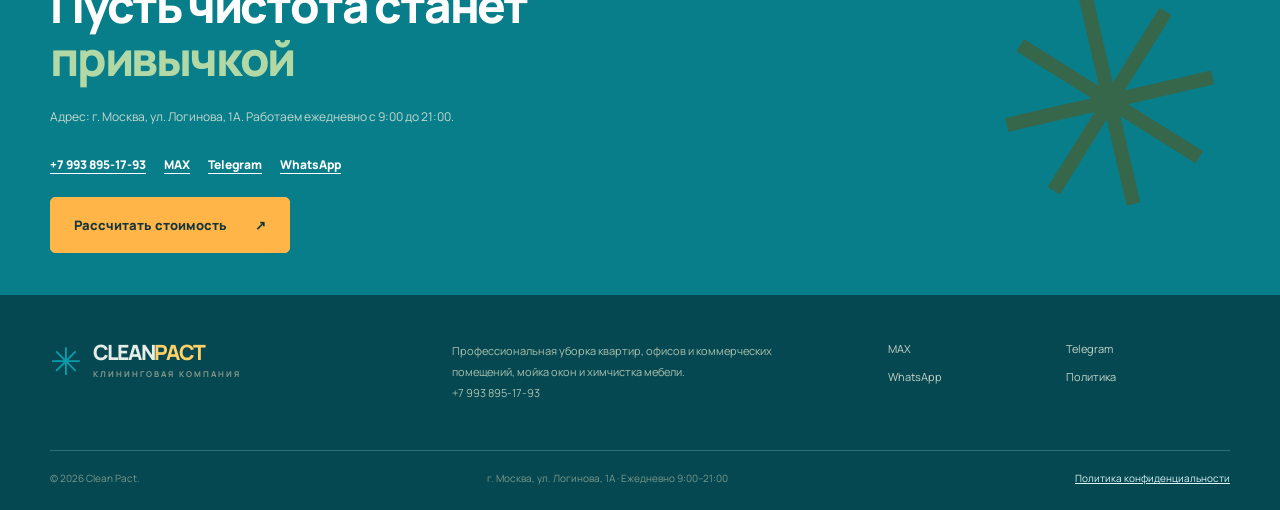
==== commit 47018615: "Refresh site color palette" ====
--- a/index.html
+++ b/index.html
@@ -10,6 +10,7 @@
   <link href="https://fonts.googleapis.com/css2?family=Manrope:wght@400;500;600;700;800&display=swap" rel="stylesheet">
   <link rel="stylesheet" href="styles.css">
   <link rel="stylesheet" href="overrides.css?v=20261112-7">
+  <link rel="stylesheet" href="color-refresh.css?v=20261112-1">
 </head>
 <body>
   <div class="topbar"><div class="container topbar-in"><span><span class="dot"></span> Профессиональный клининг</span><span>Ежедневно с 9:00 до 21:00</span></div></div>
--- a/color-refresh.css
+++ b/color-refresh.css
@@ -0,0 +1,57 @@
+:root {
+  --green: #087e8b;
+  --deep: #07545f;
+  --mint: #ffd166;
+  --cream: #f2fbfc;
+  --text: #18343b;
+  --muted: #627b80;
+  --line: #d7eaed;
+}
+
+.topbar { background: #07545f; color: #e8fbfc; }
+.dot { background: #ffd166; }
+.brand-accent, .logo-mark, .eyebrow, .hero h1 em, h2 em,
+.consult-inner h2 em, .step > span, .price-tag, .service-icon,
+.sparkle, .vertical-caption { color: #0b9bab; }
+.eyebrow-line { background: #ffd166; }
+.header nav a:hover, .text-link:hover { color: #0b9bab; }
+
+.btn { background: #ffb547; border-color: #ffb547; color: #16353b; }
+.btn:hover { background: #ffcb6d; }
+.hero { background: #f2fbfc; }
+.hero-visual { background: #b9e7eb; }
+.hero-visual::before { border-color: #8cd3d9; }
+.hero-visual img { filter: saturate(.98) brightness(1.03); }
+.hero-facts { border-color: #cfe7e9; }
+.hero-facts strong { color: #07545f; }
+
+.service-card { background: #f1fafb; border-color: #dbeff1; }
+.service-feature, .summary-sticky, .cta-section { background: #087e8b; }
+.service-feature .service-n, .summary-overline, .cta-section .eyebrow { color: #d7f5f7; }
+.round-arrow:hover { background: #ffd166; color: #07545f; }
+.how, .faq, .reviews { background: #f2fbfc; }
+.price-card.highlighted { background: #fff9eb; border-color: #ffbd4a; }
+.price-value { color: #087e8b; }
+
+.calculator-section { background: #e0f4f6; }
+.calc-number { background: #d6f1f3; color: #087e8b; }
+.chip.active, .portfolio-tab.active { background: #087e8b; border-color: #087e8b; }
+.choice.active { background: #effbfc; border-color: #0b9bab; box-shadow: inset 0 0 0 1px #0b9bab; }
+.choice b, .area-input button, .area-input input, input[type=range] { color: #087e8b; accent-color: #0b9bab; }
+.calc-note { background: #eefafb; color: #316f78; }
+.summary-sticky .btn { background: #ffd166; border-color: #ffd166; color: #16353b; }
+.summary-sticky .btn:hover { background: #fff5d8; }
+.summary-breakdown { border-color: #54aeb7; }
+.btn-outline:hover { background: #0b9bab; }
+
+.consult-strip { background: #dff5f6; }
+.quiz-fab { background: #ffb547; color: #16353b; box-shadow: 0 15px 35px #07545f40; }
+.quiz-fab:hover { background: #ffcb6d; }
+.quiz-modal__close { background: #07545f; }
+.review-card::before { color: #ffb547; }
+.reviews-arrow { color: #087e8b; border-color: #bfe2e6; }
+.reviews-arrow:hover { background: #087e8b; }
+.footer { background: #064851; }
+.footer .brand-accent { color: #ffd166; }
+.footer-bottom { border-color: #2b727a; }
+.footer-bottom a { color: #d8f5f6; }
